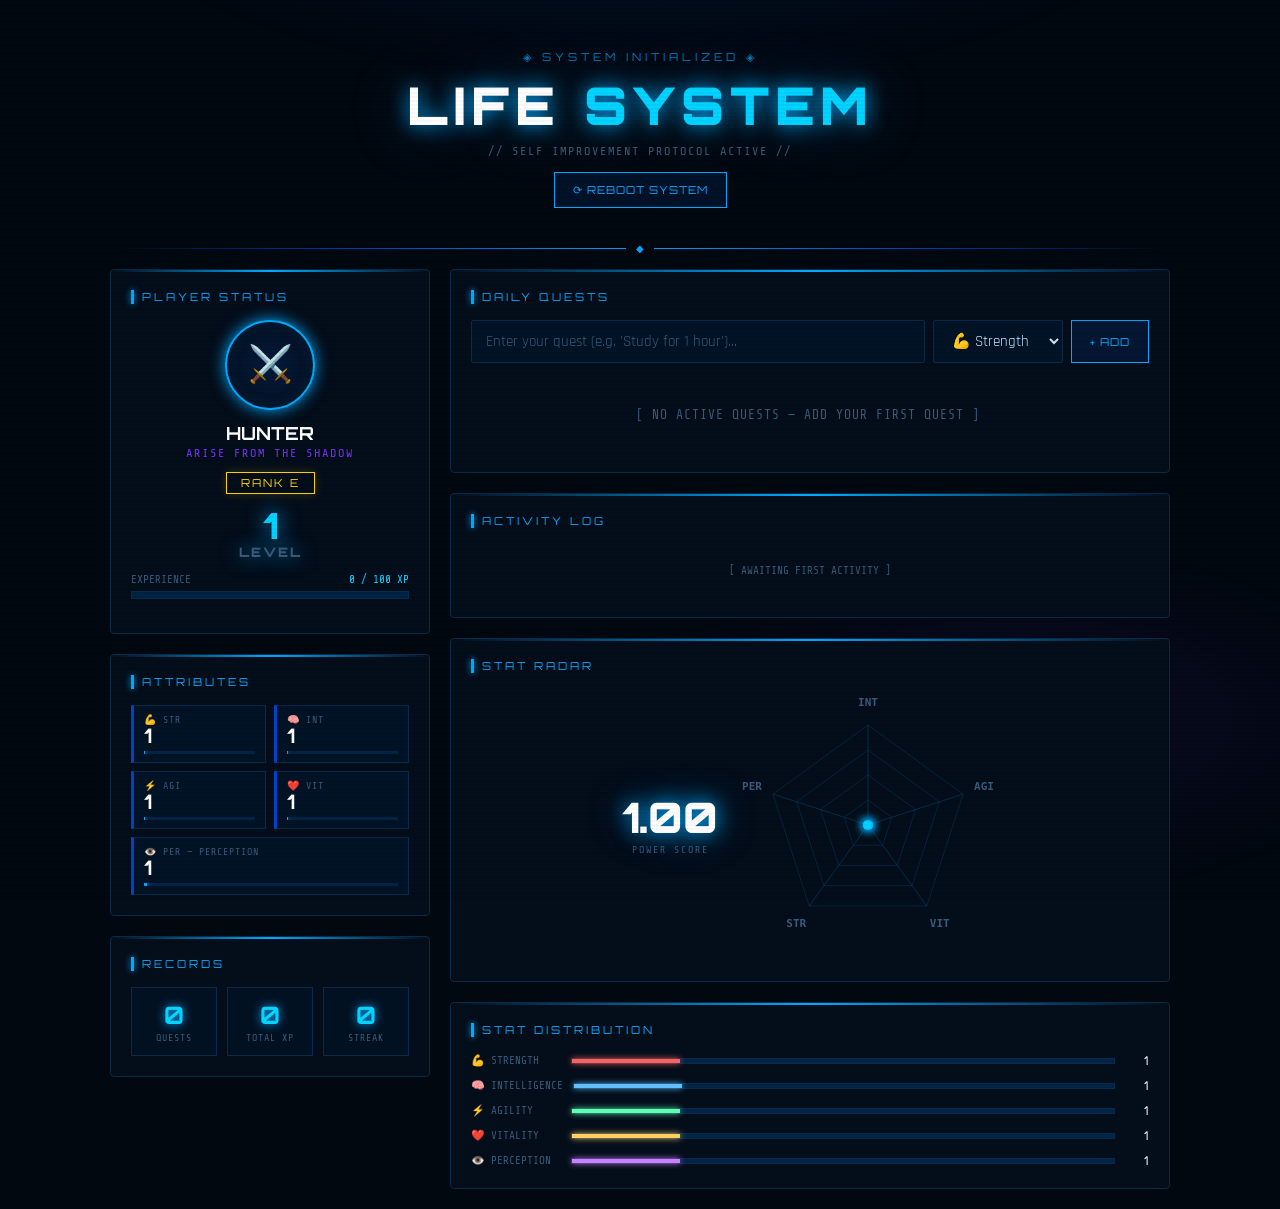
==== index.html @ f1554818 "first commit _ life system app" ====
<!DOCTYPE html>
<html lang="en">
<head>
<meta charset="UTF-8">
<meta name="viewport" content="width=device-width, initial-scale=1.0">
<title>SYSTEM — Life RPG</title>
<link href="https://fonts.googleapis.com/css2?family=Rajdhani:wght@300;400;500;600;700&family=Orbitron:wght@400;700;900&family=Share+Tech+Mono&display=swap" rel="stylesheet">
<link rel="stylesheet" href="style.css">
</head>
<body>

<div class="particles" id="particles"></div>
<div class="notif-container" id="notifContainer"></div>

<!-- Level Up Overlay -->
<div class="levelup-overlay" id="levelupOverlay">
  <div class="levelup-card">
    <div class="levelup-text">LEVEL UP!</div>
    <div class="levelup-sub" id="levelupNewLevel">LEVEL 2</div>
  </div>
</div>

<!-- Reboot Overlay -->
<div class="penalty-overlay" id="rebootOverlay">
  <div class="penalty-card" style="border-color:var(--muted);">
    <div class="penalty-warning" style="color:var(--muted);animation:none;">⚠ SYSTEM REBOOT ⚠</div>
    <div class="penalty-text" style="color:var(--muted);font-size:42px;animation:none;">REBOOT?</div>
    <div class="penalty-sub" style="color:#aaa;">ALL PROGRESS WILL BE ERASED</div>
    <div class="penalty-details" style="border-color:rgba(100,100,100,0.3);color:#888;">LEVEL · XP · STATS · QUESTS · HISTORY — ALL RESET</div>
    <div class="penalty-quote">"Every legend has a starting point."</div>
    <div style="display:flex;gap:12px;justify-content:center;">
      <button class="btn btn-danger penalty-btn" onclick="confirmReboot()">⟳ CONFIRM REBOOT</button>
      <button class="btn penalty-btn" onclick="closeReboot()">✕ CANCEL</button>
    </div>
  </div>
</div>

<!-- Penalty Overlay -->
<div class="penalty-overlay" id="penaltyOverlay">
  <div class="penalty-card">
    <div class="penalty-warning">⚠ SYSTEM WARNING ⚠</div>
    <div class="penalty-text">PENALTY</div>
    <div class="penalty-sub">YOU HAVE FAILED YOUR QUEST</div>
    <div class="penalty-details" id="penaltyDetails">-20 XP · STAT DECREASED · STREAK RESET</div>
    <div class="penalty-quote">"The weak do not get to choose their fate."</div>
    <button class="btn btn-danger penalty-btn" onclick="closePenalty()">ACCEPT PUNISHMENT</button>
  </div>
</div>

<div class="app">
  <div class="header">
    <div class="system-alert">◈ SYSTEM INITIALIZED ◈</div>
    <h1>LIFE <span>SYSTEM</span></h1>
    <div class="header-sub">// SELF IMPROVEMENT PROTOCOL ACTIVE //</div>
    <button class="btn reboot-btn" onclick="openReboot()">⟳ REBOOT SYSTEM</button>
  </div>
  <div class="divider"></div>

  <div class="grid">

    <!-- LEFT COLUMN -->
    <div style="display:flex;flex-direction:column;gap:20px;">

      <div class="panel player-card">
        <div class="panel-title">PLAYER STATUS</div>
        <div class="player-avatar">
          <div class="avatar-ring">⚔️</div>
        </div>
        <div class="player-name" id="playerName">HUNTER</div>
        <div class="player-title">ARISE FROM THE SHADOW</div>
        <div class="rank-badge" id="rankBadge">RANK E</div>
        <div class="level-display" id="levelDisplay">1<span>LEVEL</span></div>
        <div class="xp-section">
          <div class="xp-label">
            <span>EXPERIENCE</span>
            <span id="xpLabel">0 / 100 XP</span>
          </div>
          <div class="bar-track">
            <div class="bar-fill" id="xpBar" style="width:0%"></div>
          </div>
        </div>
      </div>

      <div class="panel">
        <div class="panel-title">ATTRIBUTES</div>
        <div class="stats-grid">
          <div class="stat-item">
            <div class="stat-label">💪 STR</div>
            <div class="stat-value" id="stat-strength">1</div>
            <div class="stat-bar"><div class="stat-bar-fill" id="bar-strength" style="width:1%"></div></div>
          </div>
          <div class="stat-item">
            <div class="stat-label">🧠 INT</div>
            <div class="stat-value" id="stat-intelligence">1</div>
            <div class="stat-bar"><div class="stat-bar-fill" id="bar-intelligence" style="width:1%"></div></div>
          </div>
          <div class="stat-item">
            <div class="stat-label">⚡ AGI</div>
            <div class="stat-value" id="stat-agility">1</div>
            <div class="stat-bar"><div class="stat-bar-fill" id="bar-agility" style="width:1%"></div></div>
          </div>
          <div class="stat-item">
            <div class="stat-label">❤️ VIT</div>
            <div class="stat-value" id="stat-vitality">1</div>
            <div class="stat-bar"><div class="stat-bar-fill" id="bar-vitality" style="width:1%"></div></div>
          </div>
          <div class="stat-item" style="grid-column:span 2;">
            <div class="stat-label">👁️ PER — Perception</div>
            <div class="stat-value" id="stat-perception">1</div>
            <div class="stat-bar"><div class="stat-bar-fill" id="bar-perception" style="width:1%"></div></div>
          </div>
        </div>
      </div>

      <div class="panel">
        <div class="panel-title">RECORDS</div>
        <div class="total-stats">
          <div class="total-stat-card">
            <div class="total-stat-num" id="totalQuests">0</div>
            <div class="total-stat-label">QUESTS</div>
          </div>
          <div class="total-stat-card">
            <div class="total-stat-num" id="totalXP">0</div>
            <div class="total-stat-label">TOTAL XP</div>
          </div>
          <div class="total-stat-card">
            <div class="total-stat-num" id="totalDays">0</div>
            <div class="total-stat-label">STREAK</div>
          </div>
        </div>
      </div>

    </div>

    <!-- RIGHT COLUMN -->
    <div class="right-col">

      <div class="panel">
        <div class="panel-title">DAILY QUESTS</div>
        <div class="quest-input-row">
          <input class="quest-input" type="text" id="questInput" placeholder="Enter your quest (e.g. 'Study for 1 hour')..." />
          <select class="quest-input" id="questType">
            <option value="strength">💪 Strength</option>
            <option value="intelligence">🧠 Intelligence</option>
            <option value="agility">⚡ Agility</option>
            <option value="vitality">❤️ Vitality</option>
            <option value="perception">👁️ Perception</option>
          </select>
          <button class="btn" onclick="addQuest()">+ ADD</button>
        </div>
        <div class="quest-list" id="questList">
          <div class="empty-state">[ NO ACTIVE QUESTS — ADD YOUR FIRST QUEST ]</div>
        </div>
      </div>

      <div class="panel penalty-quest-panel" id="penaltyQuestPanel" style="display:none;">
        <div class="panel-title penalty-title">☠ PENALTY QUESTS — MANDATORY</div>
        <div class="penalty-quest-warning">FAILURE TO COMPLETE WILL RESULT IN FURTHER PUNISHMENT</div>
        <div class="quest-list" id="penaltyQuestList"></div>
      </div>

      <div class="panel">
        <div class="panel-title">ACTIVITY LOG</div>
        <div class="history-list" id="historyList">
          <div style="text-align:center;color:var(--muted);font-family:'Share Tech Mono';font-size:11px;padding:20px;">[ AWAITING FIRST ACTIVITY ]</div>
        </div>
      </div>

      <div class="panel radar-panel">
        <div class="panel-title">STAT RADAR</div>
        <div class="radar-wrapper">
          <div class="radar-score-box">
            <div class="radar-score-num" id="radarScore">1.00</div>
            <div class="radar-score-label">POWER SCORE</div>
          </div>
          <canvas id="radarCanvas" width="260" height="260"></canvas>
        </div>
      </div>

      <div class="panel">
        <div class="panel-title">STAT DISTRIBUTION</div>
        <div style="display:flex;flex-direction:column;gap:10px;margin-top:6px;" id="statBars"></div>
      </div>

    </div>
  </div>
</div>

<script src="app.js"></script>
</body>
</html>
---- style.css ----
:root {
  --bg: #020810;
  --panel: #040d1a;
  --border: #0a2a4a;
  --glow: #00aaff;
  --glow2: #0044cc;
  --accent: #00d4ff;
  --purple: #7b2fff;
  --gold: #ffd700;
  --danger: #ff3366;
  --text: #c8e6ff;
  --muted: #3a5a7a;
  --success: #00ff88;
}

* { margin: 0; padding: 0; box-sizing: border-box; }

body {
  background: var(--bg);
  color: var(--text);
  font-family: 'Rajdhani', sans-serif;
  min-height: 100vh;
  overflow-x: hidden;
}

body::before {
  content: '';
  position: fixed;
  inset: 0;
  background:
    radial-gradient(ellipse 80% 50% at 50% -20%, rgba(0,100,255,0.12) 0%, transparent 60%),
    radial-gradient(ellipse 60% 40% at 80% 80%, rgba(123,47,255,0.08) 0%, transparent 50%);
  pointer-events: none;
  z-index: 0;
}

body::after {
  content: '';
  position: fixed;
  inset: 0;
  background: repeating-linear-gradient(0deg, transparent, transparent 2px, rgba(0,0,0,0.03) 2px, rgba(0,0,0,0.03) 4px);
  pointer-events: none;
  z-index: 1000;
}

.particles { position: fixed; inset: 0; pointer-events: none; z-index: 0; overflow: hidden; }

.particle {
  position: absolute;
  width: 2px; height: 2px;
  background: var(--glow);
  border-radius: 50%;
  opacity: 0;
  animation: float-up linear infinite;
}

@keyframes float-up {
  0%   { transform: translateY(100vh) translateX(0); opacity: 0; }
  10%  { opacity: 0.6; }
  90%  { opacity: 0.3; }
  100% { transform: translateY(-10vh) translateX(30px); opacity: 0; }
}

.app { position: relative; z-index: 1; max-width: 1100px; margin: 0 auto; padding: 20px; }

.header { text-align: center; padding: 30px 0 20px; }

.system-alert {
  font-family: 'Orbitron', monospace;
  font-size: 11px; letter-spacing: 4px;
  color: var(--glow); text-transform: uppercase;
  opacity: 0.7; margin-bottom: 8px;
  animation: pulse 2s ease-in-out infinite;
}

@keyframes pulse { 0%, 100% { opacity: 0.5; } 50% { opacity: 1; } }

.header h1 {
  font-family: 'Orbitron', monospace;
  font-size: clamp(28px, 5vw, 52px);
  font-weight: 900; letter-spacing: 6px; color: #fff;
  text-shadow: 0 0 20px var(--glow), 0 0 60px rgba(0,170,255,0.4);
}

.header h1 span { color: var(--accent); }

.header-sub {
  font-family: 'Share Tech Mono', monospace;
  font-size: 12px; color: var(--muted);
  letter-spacing: 2px; margin-top: 6px;
}

.reboot-btn {
  margin-top: 14px;
  border-color: var(--muted); color: var(--muted);
  background: transparent; font-size: 11px;
  letter-spacing: 2px; padding: 8px 20px;
}

.reboot-btn:hover {
  border-color: var(--danger); color: var(--danger);
  box-shadow: 0 0 12px rgba(255,51,102,0.2);
  background: rgba(255,51,102,0.05);
}

.divider {
  height: 1px;
  background: linear-gradient(90deg, transparent, var(--glow2), var(--glow), var(--glow2), transparent);
  margin: 20px 0; position: relative;
}

.divider::after {
  content: '◆'; position: absolute; left: 50%; top: 50%;
  transform: translate(-50%, -50%);
  color: var(--glow); background: var(--bg);
  padding: 0 10px; font-size: 10px;
}

.grid { display: grid; grid-template-columns: 320px 1fr; gap: 20px; margin-top: 20px; }

@media (max-width: 768px) { .grid { grid-template-columns: 1fr; } }

.panel {
  background: var(--panel); border: 1px solid var(--border);
  border-radius: 4px; padding: 20px;
  position: relative; overflow: hidden;
}

.panel::before {
  content: ''; position: absolute;
  top: 0; left: 0; right: 0; height: 2px;
  background: linear-gradient(90deg, transparent, var(--glow), transparent);
}

.panel-title {
  font-family: 'Orbitron', monospace;
  font-size: 11px; letter-spacing: 3px;
  color: var(--glow); text-transform: uppercase;
  margin-bottom: 16px; display: flex; align-items: center; gap: 8px;
}

.panel-title::before {
  content: ''; width: 3px; height: 14px;
  background: var(--glow); display: block;
  box-shadow: 0 0 6px var(--glow);
}

.player-card { text-align: center; }

.player-avatar { width: 90px; height: 90px; margin: 0 auto 12px; }

.avatar-ring {
  width: 90px; height: 90px; border-radius: 50%;
  border: 2px solid var(--glow);
  box-shadow: 0 0 15px var(--glow), inset 0 0 15px rgba(0,170,255,0.1);
  display: flex; align-items: center; justify-content: center;
  font-size: 36px;
  background: radial-gradient(circle, rgba(0,100,255,0.15), transparent);
  animation: ring-pulse 3s ease-in-out infinite;
}

@keyframes ring-pulse {
  0%, 100% { box-shadow: 0 0 15px var(--glow), inset 0 0 15px rgba(0,170,255,0.1); }
  50%       { box-shadow: 0 0 30px var(--glow), 0 0 60px rgba(0,170,255,0.2), inset 0 0 15px rgba(0,170,255,0.2); }
}

.player-name { font-family: 'Orbitron', monospace; font-size: 18px; font-weight: 700; color: #fff; margin-bottom: 2px; }
.player-title { font-size: 12px; color: var(--purple); letter-spacing: 2px; font-family: 'Share Tech Mono', monospace; margin-bottom: 12px; }

.rank-badge {
  display: inline-block; padding: 3px 14px;
  border: 1px solid var(--gold); color: var(--gold);
  font-family: 'Orbitron', monospace; font-size: 11px;
  letter-spacing: 2px; box-shadow: 0 0 10px rgba(255,215,0,0.2); margin-bottom: 14px;
}

.xp-section { margin: 14px 0; }

.xp-label {
  display: flex; justify-content: space-between;
  font-size: 11px; color: var(--muted);
  font-family: 'Share Tech Mono', monospace; margin-bottom: 5px;
}

.xp-label span:last-child { color: var(--accent); }

.bar-track { height: 8px; background: rgba(0,40,80,0.8); border: 1px solid var(--border); overflow: hidden; }

.bar-fill {
  height: 100%;
  background: linear-gradient(90deg, var(--glow2), var(--glow), var(--accent));
  transition: width 0.6s cubic-bezier(0.4, 0, 0.2, 1);
  position: relative; overflow: hidden;
}

.bar-fill::after {
  content: ''; position: absolute; inset: 0;
  background: linear-gradient(90deg, transparent 0%, rgba(255,255,255,0.3) 50%, transparent 100%);
  animation: shimmer 2s linear infinite;
}

@keyframes shimmer { 0% { transform: translateX(-100%); } 100% { transform: translateX(200%); } }

.level-display {
  font-family: 'Orbitron', monospace; font-size: 36px;
  font-weight: 900; color: var(--accent);
  text-shadow: 0 0 20px var(--glow); line-height: 1;
}

.level-display span { font-size: 13px; color: var(--muted); letter-spacing: 2px; display: block; margin-top: 2px; }

.stats-grid { display: grid; grid-template-columns: 1fr 1fr; gap: 8px; margin-top: 8px; }

.stat-item {
  background: rgba(0,20,40,0.8); border: 1px solid var(--border);
  border-left: 3px solid var(--glow2); padding: 8px 10px; transition: all 0.2s;
}

.stat-item:hover { border-left-color: var(--glow); box-shadow: 0 0 10px rgba(0,170,255,0.1); transform: translateX(2px); }

.stat-label { font-size: 10px; color: var(--muted); letter-spacing: 1px; font-family: 'Share Tech Mono', monospace; text-transform: uppercase; }
.stat-value { font-family: 'Orbitron', monospace; font-size: 20px; font-weight: 700; color: #fff; line-height: 1.1; }
.stat-bar { height: 3px; background: rgba(0,40,80,0.8); margin-top: 4px; overflow: hidden; }
.stat-bar-fill { height: 100%; background: var(--glow); transition: width 0.6s ease; box-shadow: 0 0 4px var(--glow); }

.right-col { display: flex; flex-direction: column; gap: 20px; }

.quest-input-row { display: flex; gap: 8px; margin-bottom: 14px; }

.quest-input {
  flex: 1; background: rgba(0,20,40,0.8);
  border: 1px solid var(--border); border-radius: 2px;
  padding: 10px 14px; color: var(--text);
  font-family: 'Rajdhani', sans-serif; font-size: 15px;
  outline: none; transition: border-color 0.2s, box-shadow 0.2s;
}

.quest-input:focus { border-color: var(--glow); box-shadow: 0 0 10px rgba(0,170,255,0.15); }
.quest-input::placeholder { color: var(--muted); }
select.quest-input { cursor: pointer; max-width: 130px; }
select.quest-input option { background: #040d1a; }

.btn {
  padding: 10px 18px; border: 1px solid var(--glow);
  background: rgba(0,100,255,0.1); color: var(--glow);
  font-family: 'Orbitron', monospace; font-size: 11px;
  letter-spacing: 1px; cursor: pointer; transition: all 0.2s;
  text-transform: uppercase; white-space: nowrap;
}

.btn:hover { background: rgba(0,170,255,0.2); box-shadow: 0 0 15px rgba(0,170,255,0.3); transform: translateY(-1px); }
.btn:active { transform: translateY(0); }

.btn-danger { border-color: var(--danger); color: var(--danger); background: rgba(255,51,102,0.05); }
.btn-danger:hover { background: rgba(255,51,102,0.15); box-shadow: 0 0 10px rgba(255,51,102,0.2); }

.btn-success { border-color: var(--success); color: var(--success); background: rgba(0,255,136,0.05); font-size: 10px; padding: 6px 12px; }
.btn-success:hover { background: rgba(0,255,136,0.15); }

.btn-fail { border-color: rgba(255,51,102,0.5); color: rgba(255,51,102,0.7); background: rgba(255,51,102,0.03); font-size: 10px; padding: 6px 10px; }
.btn-fail:hover { background: rgba(255,51,102,0.15); color: var(--danger); box-shadow: 0 0 10px rgba(255,51,102,0.2); }

.quest-list { display: flex; flex-direction: column; gap: 8px; max-height: 280px; overflow-y: auto; padding-right: 4px; }
.quest-list::-webkit-scrollbar { width: 4px; }
.quest-list::-webkit-scrollbar-track { background: var(--border); }
.quest-list::-webkit-scrollbar-thumb { background: var(--glow2); }

.quest-item {
  background: rgba(0,20,40,0.6); border: 1px solid var(--border);
  border-left: 3px solid var(--glow2); padding: 10px 14px;
  display: flex; align-items: center; gap: 12px;
  transition: all 0.3s; animation: quest-appear 0.4s ease;
}

@keyframes quest-appear { from { opacity: 0; transform: translateX(-10px); } to { opacity: 1; transform: translateX(0); } }

.quest-item.completed { border-left-color: var(--success); opacity: 0.6; }
.quest-item.completed .quest-name { text-decoration: line-through; color: var(--muted); }
.quest-item.penalty-quest { border-left-color: var(--danger); background: rgba(255,0,40,0.04); animation: penalty-pulse 2s ease-in-out infinite; }

@keyframes penalty-pulse { 0%, 100% { box-shadow: none; } 50% { box-shadow: 0 0 10px rgba(255,51,102,0.15); } }

.quest-icon { font-size: 18px; min-width: 24px; text-align: center; }
.quest-info { flex: 1; }
.quest-name { font-size: 15px; font-weight: 600; color: #fff; margin-bottom: 2px; }
.quest-meta { display: flex; gap: 8px; align-items: center; }

.quest-type-badge { font-size: 9px; font-family: 'Share Tech Mono', monospace; letter-spacing: 1px; padding: 1px 6px; border-radius: 2px; text-transform: uppercase; }
.badge-strength    { background: rgba(255,80,80,0.15);   color: #ff8080;  border: 1px solid rgba(255,80,80,0.3); }
.badge-intelligence{ background: rgba(0,150,255,0.15);   color: #60c0ff;  border: 1px solid rgba(0,150,255,0.3); }
.badge-agility     { background: rgba(0,255,150,0.15);   color: #60ffb0;  border: 1px solid rgba(0,255,150,0.3); }
.badge-vitality    { background: rgba(255,200,0,0.15);   color: #ffd060;  border: 1px solid rgba(255,200,0,0.3); }
.badge-perception  { background: rgba(200,100,255,0.15); color: #cc80ff;  border: 1px solid rgba(200,100,255,0.3); }

.quest-xp { font-family: 'Share Tech Mono', monospace; font-size: 11px; color: var(--gold); }
.quest-actions { display: flex; gap: 6px; align-items: center; }

.empty-state { text-align: center; padding: 30px; color: var(--muted); font-family: 'Share Tech Mono', monospace; font-size: 13px; letter-spacing: 1px; }

.history-list { max-height: 120px; overflow-y: auto; display: flex; flex-direction: column; gap: 4px; }

.history-item { font-family: 'Share Tech Mono', monospace; font-size: 11px; color: var(--muted); padding: 4px 0; border-bottom: 1px solid rgba(10,42,74,0.5); display: flex; gap: 10px; }
.history-item .h-time { color: rgba(58,90,122,0.8); min-width: 60px; }
.history-item .h-msg  { color: var(--text); opacity: 0.7; }
.history-item .h-xp   { color: var(--gold); margin-left: auto; }

.total-stats { display: grid; grid-template-columns: repeat(3, 1fr); gap: 10px; margin-top: 8px; }

.total-stat-card { background: rgba(0,20,40,0.6); border: 1px solid var(--border); padding: 12px; text-align: center; }
.total-stat-num { font-family: 'Orbitron', monospace; font-size: 24px; font-weight: 700; color: var(--accent); text-shadow: 0 0 10px var(--glow); }
.total-stat-label { font-size: 10px; color: var(--muted); letter-spacing: 1px; font-family: 'Share Tech Mono', monospace; margin-top: 2px; }

.radar-wrapper { display: flex; align-items: center; justify-content: center; gap: 20px; flex-wrap: wrap; padding: 6px 0; }
.radar-score-box { text-align: center; min-width: 80px; }
.radar-score-num { font-family: 'Orbitron', monospace; font-size: 42px; font-weight: 900; color: #fff; text-shadow: 0 0 20px var(--glow), 0 0 40px rgba(0,170,255,0.4); line-height: 1; }
.radar-score-label { font-family: 'Share Tech Mono', monospace; font-size: 10px; letter-spacing: 2px; color: var(--muted); margin-top: 6px; text-transform: uppercase; }
#radarCanvas { display: block; }

.notif-container { position: fixed; top: 20px; right: 20px; z-index: 9999; display: flex; flex-direction: column; gap: 8px; pointer-events: none; }

.notif {
  background: var(--panel); border: 1px solid var(--glow);
  box-shadow: 0 0 20px rgba(0,170,255,0.3); padding: 12px 20px;
  font-family: 'Orbitron', monospace; font-size: 12px;
  letter-spacing: 1px; color: var(--glow);
  animation: notif-in 0.4s ease, notif-out 0.4s ease 2.6s forwards;
  position: relative; overflow: hidden;
}

.notif::before { content: ''; position: absolute; bottom: 0; left: 0; height: 2px; background: var(--glow); animation: notif-timer 3s linear forwards; }

@keyframes notif-timer { from { width: 100%; } to { width: 0%; } }
@keyframes notif-in  { from { opacity: 0; transform: translateX(30px); } to { opacity: 1; transform: translateX(0); } }
@keyframes notif-out { from { opacity: 1; } to { opacity: 0; transform: translateX(30px); } }

.notif.level-up { border-color: var(--gold); color: var(--gold); box-shadow: 0 0 30px rgba(255,215,0,0.4); font-size: 15px; }
.notif.level-up::before { background: var(--gold); }

.levelup-overlay { position: fixed; inset: 0; z-index: 500; display: none; align-items: center; justify-content: center; background: rgba(0,0,0,0.85); backdrop-filter: blur(4px); }
.levelup-overlay.active { display: flex; }

.levelup-card { text-align: center; animation: levelup-appear 0.5s cubic-bezier(0.175, 0.885, 0.32, 1.275); }

@keyframes levelup-appear { from { opacity: 0; transform: scale(0.5); } to { opacity: 1; transform: scale(1); } }

.levelup-text { font-family: 'Orbitron', monospace; font-size: 60px; font-weight: 900; color: var(--gold); text-shadow: 0 0 30px var(--gold), 0 0 80px rgba(255,215,0,0.5); letter-spacing: 4px; animation: levelup-glow 0.5s ease-in-out infinite alternate; }

@keyframes levelup-glow { from { text-shadow: 0 0 20px var(--gold); } to { text-shadow: 0 0 50px var(--gold), 0 0 100px rgba(255,215,0,0.6); } }

.levelup-sub { font-family: 'Orbitron', monospace; font-size: 20px; color: #fff; letter-spacing: 6px; margin-top: 10px; }

.penalty-overlay { position: fixed; inset: 0; z-index: 600; display: none; align-items: center; justify-content: center; background: rgba(0,0,0,0.92); backdrop-filter: blur(6px); }
.penalty-overlay.active { display: flex; }

.penalty-card {
  text-align: center; padding: 40px 50px;
  border: 1px solid var(--danger); background: rgba(20,0,5,0.95);
  box-shadow: 0 0 60px rgba(255,51,102,0.4), inset 0 0 40px rgba(255,0,40,0.05);
  animation: penalty-appear 0.5s cubic-bezier(0.175, 0.885, 0.32, 1.275);
  max-width: 460px; width: 90%; position: relative; overflow: hidden;
}

.penalty-card::before { content: ''; position: absolute; top: 0; left: 0; right: 0; height: 2px; background: linear-gradient(90deg, transparent, var(--danger), transparent); animation: scan-line 2s linear infinite; }

@keyframes scan-line { 0% { transform: translateX(-100%); } 100% { transform: translateX(100%); } }
@keyframes penalty-appear { from { opacity: 0; transform: scale(0.6) rotate(-3deg); } to { opacity: 1; transform: scale(1) rotate(0deg); } }

.penalty-warning { font-family: 'Share Tech Mono', monospace; font-size: 11px; letter-spacing: 3px; color: var(--danger); opacity: 0.8; margin-bottom: 10px; animation: blink 0.8s step-end infinite; }

@keyframes blink { 0%, 100% { opacity: 0.8; } 50% { opacity: 0.2; } }

.penalty-text { font-family: 'Orbitron', monospace; font-size: 64px; font-weight: 900; color: var(--danger); text-shadow: 0 0 30px var(--danger); letter-spacing: 6px; line-height: 1; animation: penalty-shake 0.5s ease infinite alternate; }

@keyframes penalty-shake { from { transform: translateX(-1px); } to { transform: translateX(1px); } }

.penalty-sub { font-family: 'Orbitron', monospace; font-size: 13px; color: #ff8899; letter-spacing: 3px; margin-top: 12px; }
.penalty-details { font-family: 'Share Tech Mono', monospace; font-size: 13px; color: var(--danger); margin: 16px 0; padding: 10px 16px; border: 1px solid rgba(255,51,102,0.3); background: rgba(255,51,102,0.05); letter-spacing: 1px; }
.penalty-quote { font-family: 'Rajdhani', sans-serif; font-style: italic; font-size: 14px; color: rgba(255,136,153,0.6); margin-bottom: 24px; letter-spacing: 1px; }
.penalty-btn { font-size: 13px; padding: 12px 30px; letter-spacing: 2px; }

.penalty-quest-panel { border-color: rgba(255,51,102,0.4) !important; }
.penalty-quest-panel::before { background: linear-gradient(90deg, transparent, var(--danger), transparent) !important; }
.penalty-title { color: var(--danger) !important; animation: blink 1.5s step-end infinite; }
.penalty-title::before { background: var(--danger) !important; box-shadow: 0 0 6px var(--danger) !important; }
.penalty-quest-warning { font-family: 'Share Tech Mono', monospace; font-size: 10px; letter-spacing: 1px; color: rgba(255,51,102,0.7); margin-bottom: 12px; text-transform: uppercase; border-left: 2px solid var(--danger); padding-left: 8px; }

@keyframes red-flash { 0% { background: rgba(255,0,40,0); } 20% { background: rgba(255,0,40,0.12); } 100% { background: rgba(255,0,40,0); } }
.red-flash { animation: red-flash 0.6s ease forwards; }
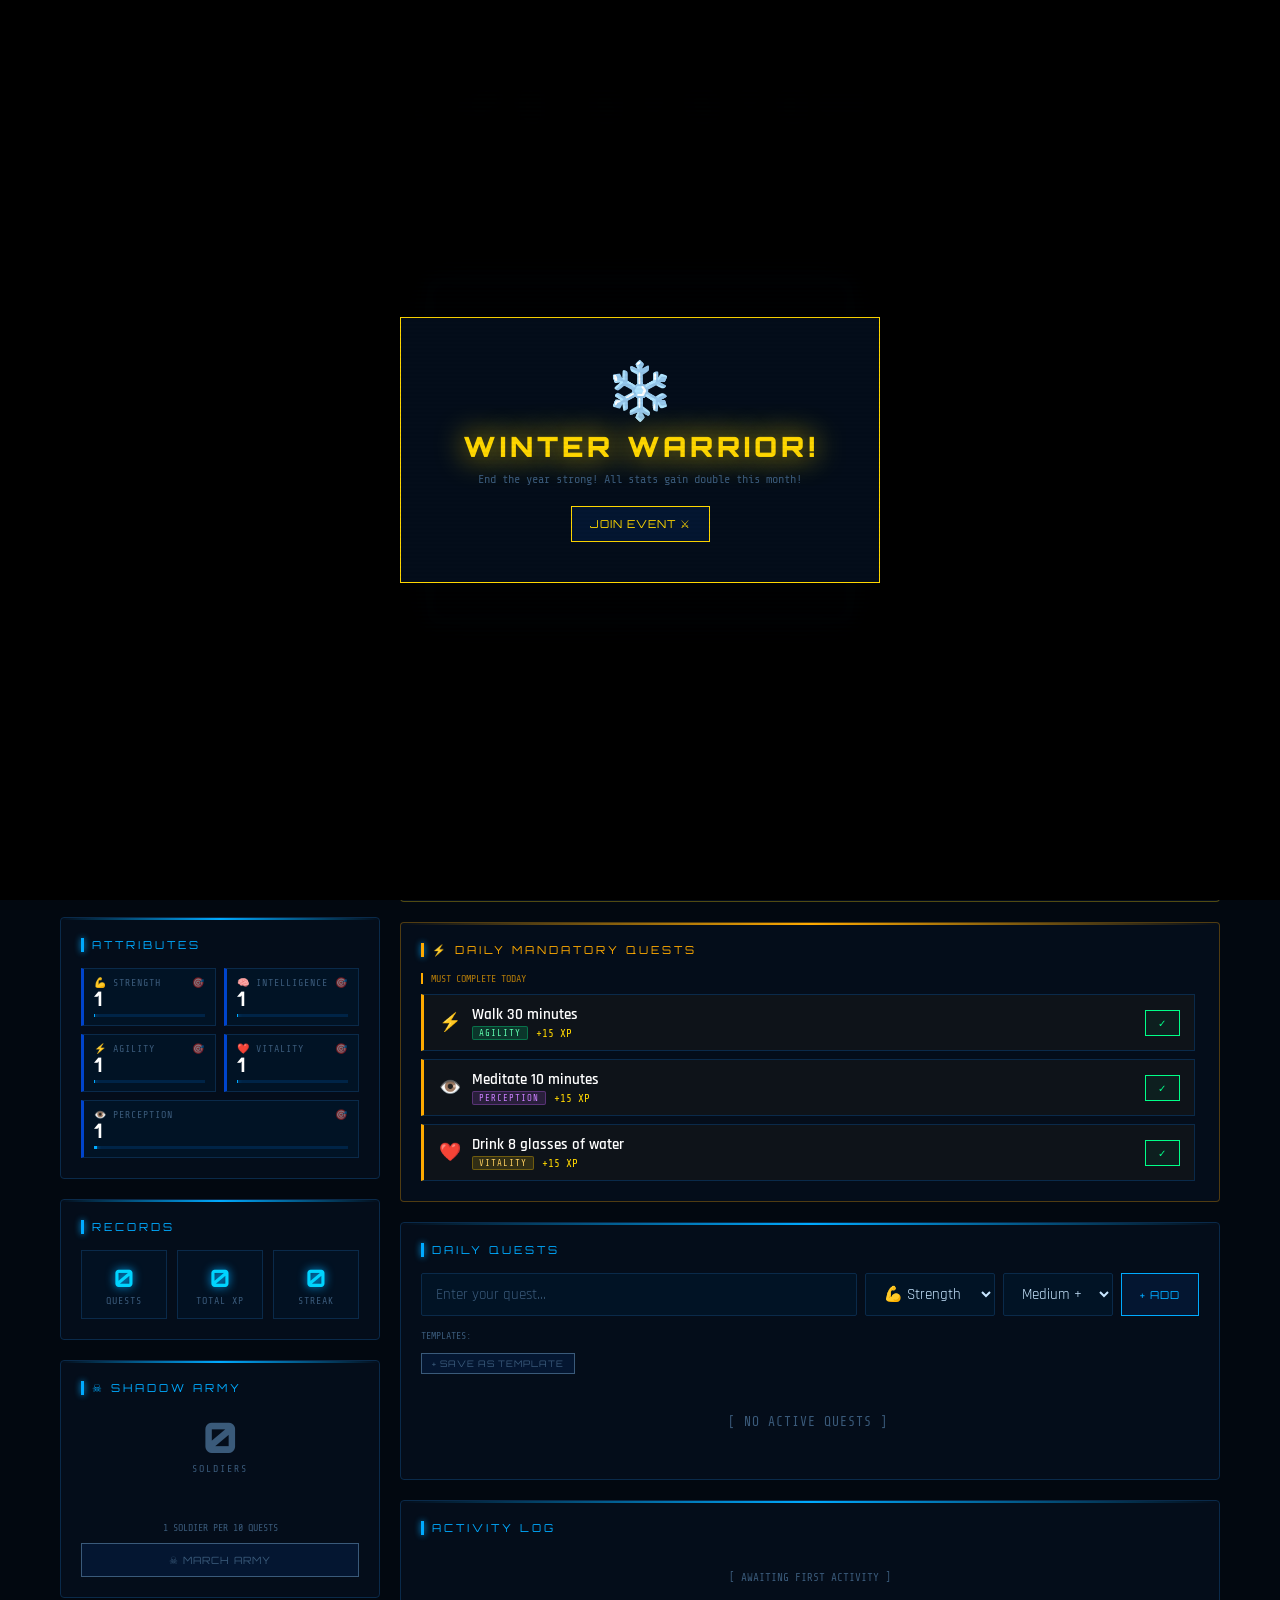
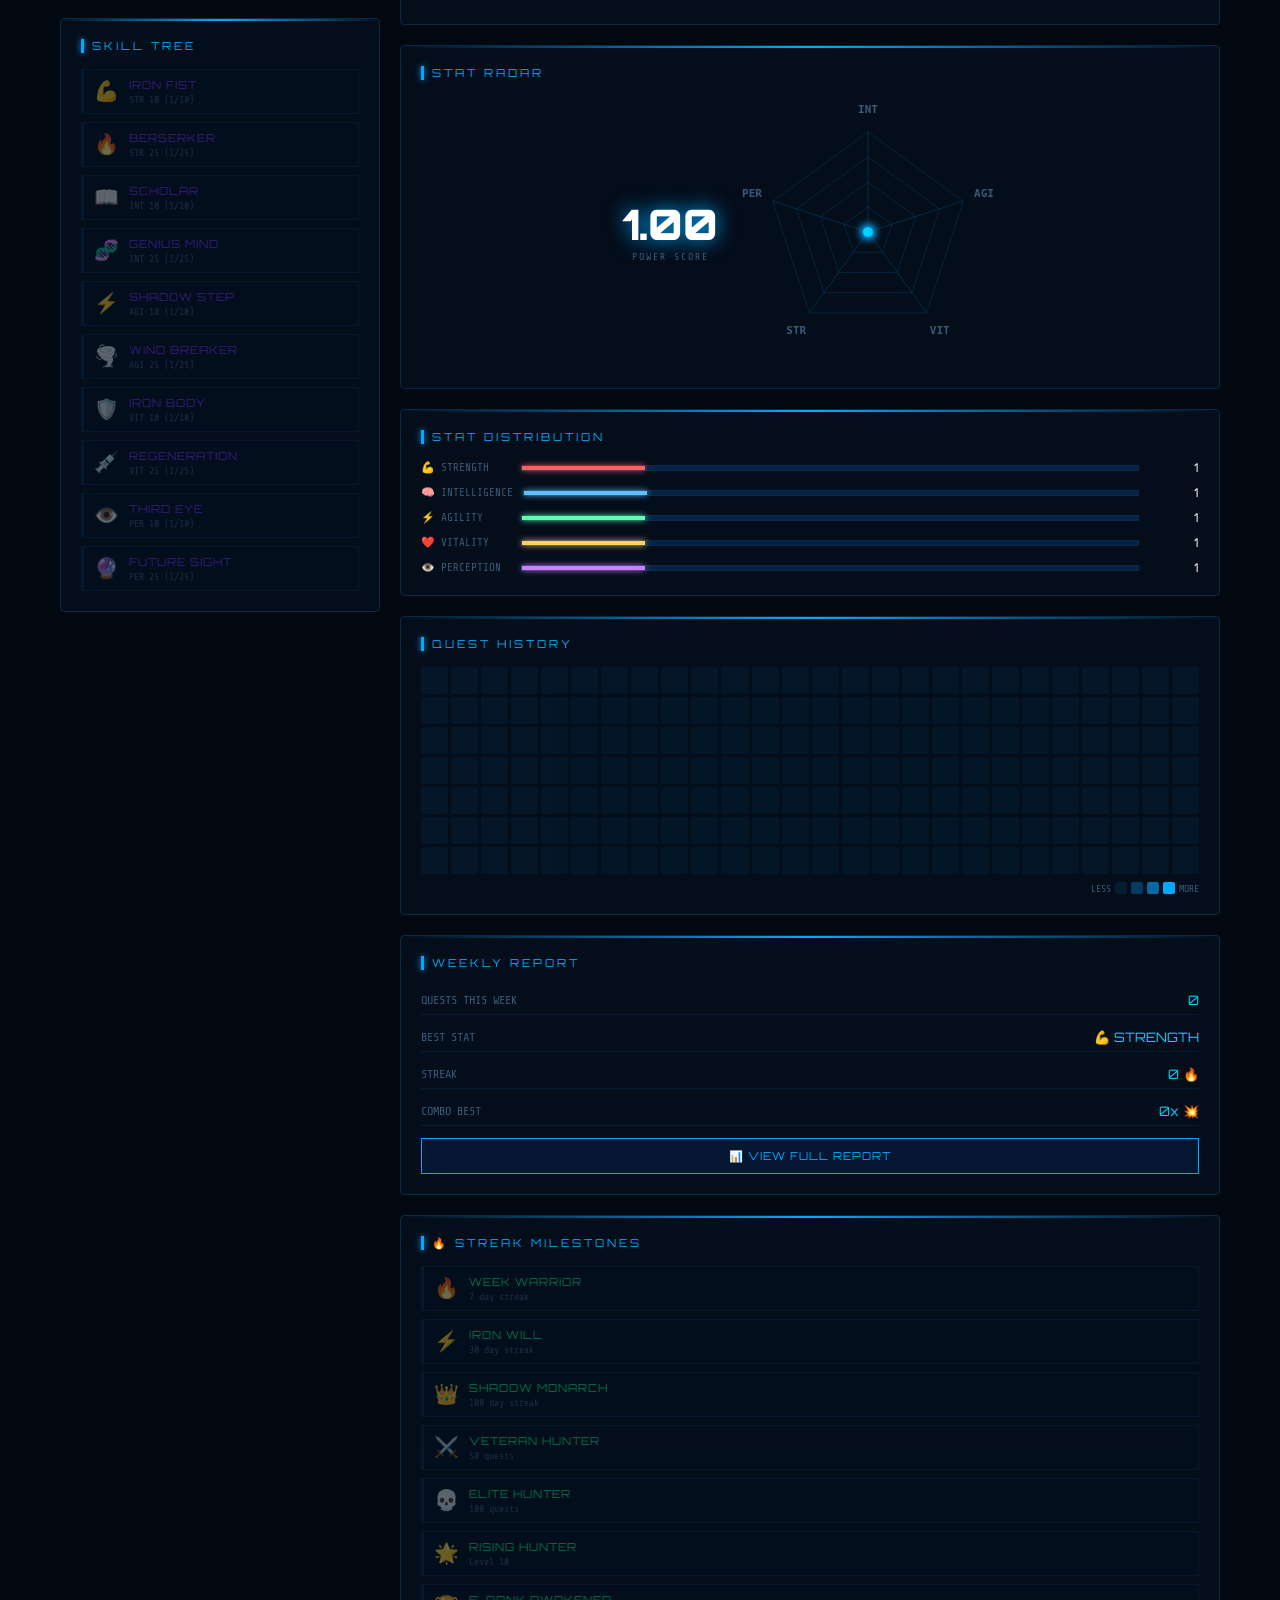
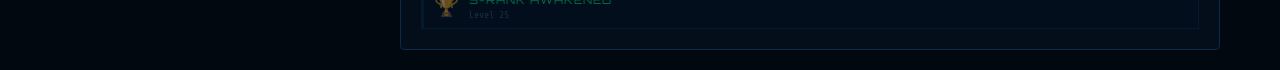
==== commit 3e8e9aa3: "update + new features" ====
--- a/index.html
+++ b/index.html
@@ -11,21 +11,77 @@
 
 <div class="particles" id="particles"></div>
 <div class="notif-container" id="notifContainer"></div>
+<div class="combo-display" id="comboDisplay"></div>
+<div class="shadow-march" id="shadowMarch"></div>
+<div class="rank-bg-effect" id="rankBgEffect"></div>
+
+<!-- Hunter Name Modal -->
+<div class="modal-overlay active" id="nameModal">
+  <div class="modal-card">
+    <div class="modal-title">◈ SYSTEM INITIALIZED ◈</div>
+    <div class="modal-heading">ENTER YOUR HUNTER NAME</div>
+    <input class="quest-input" type="text" id="nameInput" placeholder="e.g. Sung Jinwoo..." maxlength="20"/>
+    <div style="margin-top:14px;display:flex;flex-direction:column;gap:8px;">
+      <label style="font-family:'Share Tech Mono';font-size:11px;color:var(--muted);">UPLOAD AVATAR (optional)</label>
+      <input type="file" id="avatarUpload" accept="image/*" style="display:none" onchange="handleAvatarUpload(event)"/>
+      <button class="btn" onclick="document.getElementById('avatarUpload').click()" style="border-color:var(--purple);color:var(--purple);">📷 UPLOAD AVATAR</button>
+      <div id="avatarPreview" style="display:none;margin:8px auto;width:70px;height:70px;border-radius:50%;overflow:hidden;border:2px solid var(--glow);">
+        <img id="avatarPreviewImg" style="width:100%;height:100%;object-fit:cover;"/>
+      </div>
+    </div>
+    <button class="btn" onclick="setHunterName()" style="margin-top:14px;width:100%;">⚔ BEGIN JOURNEY</button>
+  </div>
+</div>
 
 <!-- Level Up Overlay -->
-<div class="levelup-overlay" id="levelupOverlay">
+<div class="modal-overlay" id="levelupOverlay">
   <div class="levelup-card">
     <div class="levelup-text">LEVEL UP!</div>
     <div class="levelup-sub" id="levelupNewLevel">LEVEL 2</div>
   </div>
 </div>
 
+<!-- Prestige Overlay -->
+<div class="modal-overlay" id="prestigeOverlay">
+  <div class="levelup-card">
+    <div style="font-size:60px;">⭐</div>
+    <div class="levelup-text" style="color:#fff;font-size:40px;">PRESTIGE!</div>
+    <div class="levelup-sub" style="color:var(--gold);" id="prestigeLevel">PRESTIGE I</div>
+    <div style="font-family:'Share Tech Mono';font-size:12px;color:var(--muted);margin-top:8px;">+2 PERMANENT BONUS TO ALL STATS</div>
+    <button class="btn" onclick="document.getElementById('prestigeOverlay').classList.remove('active')" style="margin-top:16px;border-color:var(--gold);color:var(--gold);">ARISE ⚔</button>
+  </div>
+</div>
+
+<!-- Rank Ceremony -->
+<div class="modal-overlay" id="rankCeremonyOverlay">
+  <div class="rank-ceremony-card">
+    <div class="rank-ceremony-content">
+      <div class="rank-ceremony-label">RANK ADVANCEMENT</div>
+      <div class="rank-ceremony-old" id="rankCeremonyOld">RANK E</div>
+      <div class="rank-ceremony-arrow">▼</div>
+      <div class="rank-ceremony-new" id="rankCeremonyNew">RANK D</div>
+      <div class="rank-ceremony-title" id="rankCeremonyTitle">IRON HUNTER</div>
+    </div>
+  </div>
+</div>
+
 <!-- Reboot Overlay -->
-<div class="penalty-overlay" id="rebootOverlay">
-  <div class="penalty-card" style="border-color:var(--muted);">
+<div class="modal-overlay" id="rebootOverlay">
+  <div class="penalty-card" style="border-color:var(--muted);max-width:480px;">
     <div class="penalty-warning" style="color:var(--muted);animation:none;">⚠ SYSTEM REBOOT ⚠</div>
-    <div class="penalty-text" style="color:var(--muted);font-size:42px;animation:none;">REBOOT?</div>
-    <div class="penalty-sub" style="color:#aaa;">ALL PROGRESS WILL BE ERASED</div>
+    <div class="penalty-text" style="color:var(--muted);font-size:42px;animation:none;">REBOOT</div>
+    <div class="penalty-sub" style="color:#aaa;margin-bottom:20px;">ALL PROGRESS WILL BE ERASED</div>
+    <div style="text-align:left;margin-bottom:16px;">
+      <div style="font-family:'Share Tech Mono';font-size:10px;color:var(--muted);letter-spacing:2px;margin-bottom:6px;">CHANGE HUNTER NAME (OPTIONAL)</div>
+      <input class="quest-input" id="rebootNameInput" placeholder="Leave empty to keep current name..." style="width:100%;"/>
+    </div>
+    <div style="background:rgba(0,20,40,0.8);border:1px solid var(--border);padding:12px;margin-bottom:16px;text-align:left;">
+      <div style="font-family:'Share Tech Mono';font-size:10px;color:var(--muted);letter-spacing:2px;margin-bottom:6px;">YOUR PLAYER CODE</div>
+      <div style="display:flex;align-items:center;gap:8px;">
+        <div style="font-family:'Orbitron';font-size:18px;font-weight:700;color:var(--accent);flex:1;letter-spacing:3px;" id="rebootPlayerCode">------</div>
+        <button class="btn" onclick="copyPlayerCode()" style="padding:6px 12px;font-size:10px;border-color:var(--accent);color:var(--accent);">📋 COPY</button>
+      </div>
+    </div>
     <div class="penalty-details" style="border-color:rgba(100,100,100,0.3);color:#888;">LEVEL · XP · STATS · QUESTS · HISTORY — ALL RESET</div>
     <div class="penalty-quote">"Every legend has a starting point."</div>
     <div style="display:flex;gap:12px;justify-content:center;">
@@ -36,156 +92,554 @@
 </div>
 
 <!-- Penalty Overlay -->
-<div class="penalty-overlay" id="penaltyOverlay">
+<div class="modal-overlay" id="penaltyOverlay">
   <div class="penalty-card">
     <div class="penalty-warning">⚠ SYSTEM WARNING ⚠</div>
     <div class="penalty-text">PENALTY</div>
     <div class="penalty-sub">YOU HAVE FAILED YOUR QUEST</div>
-    <div class="penalty-details" id="penaltyDetails">-20 XP · STAT DECREASED · STREAK RESET</div>
+    <div class="penalty-details" id="penaltyDetails"></div>
     <div class="penalty-quote">"The weak do not get to choose their fate."</div>
     <button class="btn btn-danger penalty-btn" onclick="closePenalty()">ACCEPT PUNISHMENT</button>
   </div>
 </div>
 
+<!-- Shadow Extraction Overlay -->
+<div class="modal-overlay" id="shadowExtractOverlay">
+  <div class="penalty-card" style="border-color:var(--purple);box-shadow:0 0 60px rgba(123,47,255,0.5);">
+    <div class="penalty-warning" style="color:var(--purple);animation:none;">◈ SHADOW EXTRACTION ◈</div>
+    <div class="penalty-text" style="color:var(--purple);font-size:36px;">ARISE!</div>
+    <div class="penalty-sub" style="color:#cc88ff;">FAILED QUEST CONVERTED TO SHADOW</div>
+    <div class="penalty-details" style="border-color:rgba(123,47,255,0.3);color:#cc88ff;" id="shadowExtractDetails"></div>
+    <div class="penalty-quote">"I alone level up."</div>
+    <div style="display:flex;gap:10px;justify-content:center;">
+      <button class="btn" onclick="acceptShadowExtraction()" style="border-color:var(--purple);color:var(--purple);">⚔ EXTRACT SHADOW</button>
+      <button class="btn btn-danger" onclick="closeShadowExtract()">SKIP</button>
+    </div>
+  </div>
+</div>
+
+<!-- Skill Unlock -->
+<div class="modal-overlay" id="skillOverlay">
+  <div class="levelup-card">
+    <div style="font-size:48px;margin-bottom:10px;" id="skillEmoji">⚡</div>
+    <div class="levelup-text" style="font-size:32px;color:var(--purple);">SKILL UNLOCKED!</div>
+    <div class="levelup-sub" id="skillName" style="color:var(--purple);"></div>
+  </div>
+</div>
+
+<!-- Gear Drop -->
+<div class="modal-overlay" id="gearDropOverlay">
+  <div class="levelup-card">
+    <div style="font-size:56px;" id="gearDropIcon">⚔️</div>
+    <div class="levelup-text" style="font-size:26px;color:var(--gold);">GEAR DROPPED!</div>
+    <div class="levelup-sub" id="gearDropName" style="color:var(--gold);"></div>
+    <div style="font-family:'Share Tech Mono';font-size:11px;color:var(--muted);margin-top:8px;" id="gearDropBonus"></div>
+  </div>
+</div>
+
+<!-- Seasonal Event Overlay -->
+<div class="modal-overlay" id="seasonalOverlay">
+  <div class="levelup-card" style="border:1px solid var(--gold);padding:40px;background:var(--panel);max-width:480px;width:90%;">
+    <div style="font-size:56px;" id="seasonalIcon">🎉</div>
+    <div class="levelup-text" style="font-size:28px;color:var(--gold);" id="seasonalTitle">SEASONAL EVENT!</div>
+    <div style="font-family:'Share Tech Mono';font-size:12px;color:var(--muted);margin:8px 0;" id="seasonalDesc"></div>
+    <div style="font-family:'Orbitron';font-size:14px;color:var(--danger);margin:8px 0;" id="seasonalCountdown"></div>
+    <button class="btn" onclick="document.getElementById('seasonalOverlay').classList.remove('active')" style="margin-top:12px;border-color:var(--gold);color:var(--gold);">JOIN EVENT ⚔</button>
+  </div>
+</div>
+
+<!-- Goal Setting Modal -->
+<div class="modal-overlay" id="goalModal">
+  <div class="modal-card">
+    <div class="modal-title">◈ SET GOAL ◈</div>
+    <div class="modal-heading" style="font-size:16px;" id="goalStatName">STR GOAL</div>
+    <div style="margin-bottom:12px;">
+      <div style="font-family:'Share Tech Mono';font-size:10px;color:var(--muted);margin-bottom:6px;">TARGET VALUE</div>
+      <input class="quest-input" type="number" id="goalTargetInput" min="1" max="99" placeholder="e.g. 50" style="width:100%;"/>
+    </div>
+    <div style="margin-bottom:16px;">
+      <div style="font-family:'Share Tech Mono';font-size:10px;color:var(--muted);margin-bottom:6px;">TARGET DATE</div>
+      <input class="quest-input" type="date" id="goalDateInput" style="width:100%;"/>
+    </div>
+    <div style="display:flex;gap:10px;justify-content:center;">
+      <button class="btn btn-success" onclick="saveGoal()">✓ SET GOAL</button>
+      <button class="btn btn-danger" onclick="closeGoalModal()">✕ CANCEL</button>
+    </div>
+  </div>
+</div>
+
+<!-- Custom Rank Title Modal -->
+<div class="modal-overlay" id="rankTitleModal">
+  <div class="modal-card">
+    <div class="modal-title">◈ CUSTOM RANK TITLE ◈</div>
+    <div class="modal-heading" style="font-size:16px;">SET YOUR RANK TITLE</div>
+    <div style="font-family:'Share Tech Mono';font-size:11px;color:var(--muted);margin-bottom:12px;" id="currentRankDisplay"></div>
+    <input class="quest-input" id="rankTitleInput" placeholder="e.g. Gym Rat, Bookworm..." maxlength="20" style="width:100%;margin-bottom:16px;"/>
+    <div style="display:flex;gap:10px;justify-content:center;">
+      <button class="btn btn-success" onclick="saveRankTitle()">✓ SAVE</button>
+      <button class="btn" onclick="resetRankTitle()" style="border-color:var(--muted);color:var(--muted);">↺ RESET</button>
+      <button class="btn btn-danger" onclick="closeRankTitleModal()">✕ CANCEL</button>
+    </div>
+  </div>
+</div>
+
+<!-- Custom Icon Modal -->
+<div class="modal-overlay" id="iconModal">
+  <div class="modal-card">
+    <div class="modal-title">◈ CUSTOMIZE QUEST ◈</div>
+    <div class="modal-heading" style="font-size:14px;" id="iconModalQuestName"></div>
+    <div style="margin-bottom:12px;">
+      <div style="font-family:'Share Tech Mono';font-size:10px;color:var(--muted);margin-bottom:6px;">PICK AN ICON</div>
+      <div id="iconPicker" style="display:flex;flex-wrap:wrap;gap:8px;justify-content:center;margin-bottom:12px;"></div>
+    </div>
+    <div style="margin-bottom:16px;">
+      <div style="font-family:'Share Tech Mono';font-size:10px;color:var(--muted);margin-bottom:6px;">BORDER COLOR</div>
+      <div id="colorPicker" style="display:flex;gap:8px;flex-wrap:wrap;justify-content:center;"></div>
+    </div>
+    <div style="display:flex;gap:10px;justify-content:center;">
+      <button class="btn btn-success" onclick="saveQuestCustom()">✓ SAVE</button>
+      <button class="btn btn-danger" onclick="closeIconModal()">✕ CANCEL</button>
+    </div>
+  </div>
+</div>
+
+<!-- Weekly Report -->
+<div class="modal-overlay" id="reportOverlay">
+  <div class="penalty-card" style="border-color:var(--gold);max-width:520px;">
+    <div class="penalty-warning" style="color:var(--gold);animation:none;">◈ WEEKLY REPORT ◈</div>
+    <div class="penalty-text" style="color:var(--gold);font-size:32px;animation:none;">WEEK SUMMARY</div>
+    <div id="reportContent" style="margin:16px 0;text-align:left;"></div>
+    <button class="btn" onclick="closeReport()" style="border-color:var(--gold);color:var(--gold);">CLOSE REPORT</button>
+  </div>
+</div>
+
+<!-- Boss Victory -->
+<div class="modal-overlay" id="bossVictoryOverlay">
+  <div class="levelup-card">
+    <div style="font-size:60px;">👑</div>
+    <div class="levelup-text" style="color:var(--gold);">BOSS CLEARED!</div>
+    <div class="levelup-sub" id="bossReward">+200 XP REWARD</div>
+  </div>
+</div>
+
+<!-- Milestone -->
+<div class="modal-overlay" id="milestoneOverlay">
+  <div class="levelup-card">
+    <div style="font-size:48px;" id="milestoneEmoji">🔥</div>
+    <div class="levelup-text" style="font-size:28px;color:var(--success);">MILESTONE!</div>
+    <div class="levelup-sub" id="milestoneName" style="color:var(--success);"></div>
+  </div>
+</div>
+
+<!-- PvP -->
+<div class="modal-overlay" id="pvpOverlay">
+  <div class="penalty-card" style="border-color:var(--danger);max-width:480px;">
+    <div class="penalty-warning">⚔ PVP CHALLENGE ⚔</div>
+    <div class="penalty-text" style="font-size:32px;">CHALLENGE</div>
+    <div class="penalty-sub">SHARE YOUR CODE — PASTE OPPONENT CODE</div>
+    <div style="margin:16px 0;">
+      <div style="font-family:'Share Tech Mono';font-size:10px;color:var(--muted);margin-bottom:6px;">YOUR CODE</div>
+      <input class="quest-input" id="pvpCodeInput" style="width:100%;text-align:center;margin-bottom:10px;" readonly/>
+      <div style="font-family:'Share Tech Mono';font-size:10px;color:var(--muted);margin-bottom:6px;">OPPONENT CODE</div>
+      <input class="quest-input" id="pvpOpponentInput" placeholder="Paste opponent code here..." style="width:100%;"/>
+    </div>
+    <div style="display:flex;gap:10px;justify-content:center;">
+      <button class="btn btn-danger" onclick="startPvP()">⚔ START BATTLE</button>
+      <button class="btn" onclick="closePvP()">✕ CANCEL</button>
+    </div>
+  </div>
+</div>
+
+<!-- Pomodoro -->
+<div class="modal-overlay" id="pomodoroOverlay">
+  <div class="modal-card" style="border-color:var(--accent);">
+    <div class="modal-title">◈ FOCUS MODE ◈</div>
+    <div style="font-family:'Orbitron';font-size:56px;font-weight:900;color:var(--accent);text-shadow:0 0 20px var(--glow);margin:10px 0;" id="pomodoroTime">25:00</div>
+    <div style="font-family:'Share Tech Mono';font-size:12px;color:var(--muted);margin-bottom:16px;" id="pomodoroQuestName"></div>
+    <div class="bar-track" style="margin-bottom:16px;"><div class="bar-fill" id="pomodoroBar" style="width:100%"></div></div>
+    <div style="display:flex;gap:10px;justify-content:center;">
+      <button class="btn" id="pomodoroBtn" onclick="togglePomodoro()">▶ START</button>
+      <button class="btn btn-danger" onclick="cancelPomodoro()">✕ CANCEL</button>
+    </div>
+  </div>
+</div>
+
+<!-- Note Modal -->
+<div class="modal-overlay" id="noteModal">
+  <div class="modal-card">
+    <div class="modal-title">◈ QUEST NOTE ◈</div>
+    <div class="modal-heading" id="noteQuestName" style="font-size:14px;margin-bottom:12px;"></div>
+    <textarea class="quest-input" id="noteTextarea" placeholder="Add notes or details..." style="height:120px;resize:none;width:100%;"></textarea>
+    <div style="display:flex;gap:10px;margin-top:12px;justify-content:center;">
+      <button class="btn" onclick="saveNote()">💾 SAVE</button>
+      <button class="btn btn-danger" onclick="closeNote()">✕ CANCEL</button>
+    </div>
+  </div>
+</div>
+
+<!-- Chain Modal -->
+<div class="modal-overlay" id="chainModal">
+  <div class="modal-card" style="max-width:520px;">
+    <div class="modal-title">◈ QUEST CHAINS ◈</div>
+    <div class="modal-heading" style="font-size:14px;margin-bottom:12px;">CREATE A QUEST CHAIN</div>
+    <input class="quest-input" id="chainName" placeholder="Chain name..." style="width:100%;margin-bottom:8px;"/>
+    <div id="chainSteps" style="display:flex;flex-direction:column;gap:6px;margin-bottom:8px;"></div>
+    <button class="btn" onclick="addChainStep()" style="width:100%;margin-bottom:8px;font-size:10px;">+ ADD STEP</button>
+    <div style="display:flex;gap:10px;justify-content:center;">
+      <button class="btn btn-success" onclick="saveChain()">✓ CREATE</button>
+      <button class="btn btn-danger" onclick="closeChainModal()">✕ CANCEL</button>
+    </div>
+  </div>
+</div>
+
+<!-- Guild Modal -->
+<div class="modal-overlay" id="guildModal">
+  <div class="modal-card" style="max-width:480px;border-color:var(--gold);">
+    <div class="modal-title" style="color:var(--gold);">◈ GUILD SYSTEM ◈</div>
+    <div id="guildContent"></div>
+  </div>
+</div>
+
 <div class="app">
+  <!-- HEADER -->
   <div class="header">
     <div class="system-alert">◈ SYSTEM INITIALIZED ◈</div>
     <h1>LIFE <span>SYSTEM</span></h1>
     <div class="header-sub">// SELF IMPROVEMENT PROTOCOL ACTIVE //</div>
-    <button class="btn reboot-btn" onclick="openReboot()">⟳ REBOOT SYSTEM</button>
+    <div class="header-btns">
+      <button class="btn theme-btn" onclick="toggleTheme()" id="themeBtn">🌑 ARISE MODE</button>
+      <button class="btn export-btn" onclick="exportCard()">📤 EXPORT</button>
+      <button class="btn" onclick="openGuild()" style="border-color:var(--gold);color:var(--gold);">⚜ GUILD</button>
+      <button class="btn" onclick="openPvP()" style="border-color:var(--danger);color:var(--danger);">⚔ PVP</button>
+      <button class="btn" onclick="toggleSound()" id="soundBtn" style="border-color:var(--muted);color:var(--muted);">🔊 SOUND ON</button>
+      <button class="btn reboot-btn" onclick="openReboot()">⟳ REBOOT</button>
+    </div>
   </div>
   <div class="divider"></div>
 
-  <div class="grid">
-
-    <!-- LEFT COLUMN -->
-    <div style="display:flex;flex-direction:column;gap:20px;">
-
-      <div class="panel player-card">
-        <div class="panel-title">PLAYER STATUS</div>
-        <div class="player-avatar">
-          <div class="avatar-ring">⚔️</div>
-        </div>
-        <div class="player-name" id="playerName">HUNTER</div>
-        <div class="player-title">ARISE FROM THE SHADOW</div>
-        <div class="rank-badge" id="rankBadge">RANK E</div>
-        <div class="level-display" id="levelDisplay">1<span>LEVEL</span></div>
-        <div class="xp-section">
-          <div class="xp-label">
-            <span>EXPERIENCE</span>
-            <span id="xpLabel">0 / 100 XP</span>
-          </div>
-          <div class="bar-track">
-            <div class="bar-fill" id="xpBar" style="width:0%"></div>
-          </div>
-        </div>
-      </div>
-
+  <!-- SEASONAL EVENT BANNER -->
+  <div id="seasonalBanner" style="display:none;" class="seasonal-banner">
+    <div class="seasonal-banner-inner">
+      <span id="seasonalBannerIcon">🎉</span>
+      <span id="seasonalBannerText">EVENT ACTIVE</span>
+      <span class="seasonal-timer" id="seasonalBannerTimer"></span>
+      <button class="btn" onclick="document.getElementById('seasonalOverlay').classList.add('active')" style="padding:4px 10px;font-size:9px;border-color:var(--gold);color:var(--gold);">VIEW</button>
+    </div>
+  </div>
+
+  <!-- TABS -->
+  <div class="tab-bar">
+    <button class="tab-btn active" onclick="switchTab('main',this)">⚔ MAIN</button>
+    <button class="tab-btn" onclick="switchTab('dashboard',this)">📊 DASHBOARD</button>
+    <button class="tab-btn" onclick="switchTab('habits',this)">📋 HABITS</button>
+    <button class="tab-btn" onclick="switchTab('chains',this)">🔗 CHAINS</button>
+    <button class="tab-btn" onclick="switchTab('gear',this)">🛡️ GEAR</button>
+    <button class="tab-btn" onclick="switchTab('stats',this)">📈 STATS</button>
+    <button class="tab-btn" onclick="switchTab('badges',this)">🏆 BADGES</button>
+  </div>
+
+  <!-- ===== MAIN TAB ===== -->
+  <div class="tab-content active" id="tab-main">
+    <div class="grid">
+      <!-- LEFT -->
+      <div style="display:flex;flex-direction:column;gap:20px;">
+
+        <!-- Player Card -->
+        <div class="panel player-card">
+          <div class="panel-title">PLAYER STATUS</div>
+          <!-- Prestige Stars -->
+          <div id="prestigeStars" style="margin-bottom:6px;font-size:16px;min-height:20px;"></div>
+          <div class="player-avatar" onclick="document.getElementById('avatarUploadMain').click()" style="cursor:pointer;">
+            <div class="avatar-ring" id="avatarRing">⚔️</div>
+            <input type="file" id="avatarUploadMain" accept="image/*" style="display:none" onchange="handleAvatarUpload(event)"/>
+          </div>
+          <div class="player-name" id="playerName">HUNTER</div>
+          <div class="player-title" id="playerTitle" onclick="openRankTitleModal()" style="cursor:pointer;" title="Click to customize">ARISE FROM THE SHADOW ✏️</div>
+          <div class="rank-badge" id="rankBadge">RANK E</div>
+          <div id="guildBadge" style="display:none;font-family:'Share Tech Mono';font-size:10px;color:var(--gold);margin-bottom:8px;"></div>
+          <div style="margin:6px 0;padding:8px;background:rgba(0,20,40,0.8);border:1px solid var(--border);">
+            <div style="font-family:'Share Tech Mono';font-size:9px;color:var(--muted);letter-spacing:2px;margin-bottom:4px;">YOUR CODE</div>
+            <div style="display:flex;align-items:center;gap:6px;justify-content:center;">
+              <span style="font-family:'Orbitron';font-size:15px;font-weight:700;color:var(--accent);letter-spacing:3px;" id="playerCodeDisplay">------</span>
+              <button class="btn" onclick="copyPlayerCode()" style="padding:3px 8px;font-size:9px;border-color:var(--accent);color:var(--accent);">📋</button>
+            </div>
+          </div>
+          <div class="level-display" id="levelDisplay">1<span>LEVEL</span></div>
+          <div class="xp-section">
+            <div class="xp-label"><span>EXPERIENCE</span><span id="xpLabel">0 / 100 XP</span></div>
+            <div class="bar-track"><div class="bar-fill" id="xpBar" style="width:0%"></div></div>
+          </div>
+          <!-- Prestige Button (hidden until max level) -->
+          <button class="btn" id="prestigeBtn" onclick="doPrestige()" style="display:none;width:100%;margin-top:10px;border-color:var(--gold);color:var(--gold);background:rgba(255,215,0,0.05);">⭐ PRESTIGE NOW</button>
+          <!-- Daily Score -->
+          <div style="margin-top:10px;padding:8px;background:rgba(0,20,40,0.6);border:1px solid var(--border);">
+            <div style="font-family:'Share Tech Mono';font-size:9px;color:var(--muted);">TODAY'S SCORE</div>
+            <div style="font-family:'Orbitron';font-size:22px;font-weight:700;color:var(--accent);" id="dailyScore">0</div>
+            <div style="font-family:'Share Tech Mono';font-size:9px;color:var(--muted);">BEST: <span id="bestDayScore">0</span> | AVG: <span id="avgDayScore">0</span></div>
+          </div>
+          <!-- Combo Display -->
+          <div id="comboPanel" style="display:none;margin-top:10px;padding:8px;background:rgba(255,170,0,0.08);border:1px solid rgba(255,170,0,0.3);">
+            <div style="font-family:'Share Tech Mono';font-size:9px;color:#ffaa00;">COMBO ACTIVE</div>
+            <div style="font-family:'Orbitron';font-size:20px;font-weight:700;color:#ffaa00;" id="comboCount">x1.0</div>
+            <div style="font-family:'Share Tech Mono';font-size:9px;color:var(--muted);">COMPLETE QUESTS TO INCREASE!</div>
+          </div>
+        </div>
+
+        <!-- Attributes -->
+        <div class="panel">
+          <div class="panel-title">ATTRIBUTES</div>
+          <div class="stats-grid" id="statsGrid">
+            <!-- Rendered by JS with goal indicators -->
+          </div>
+        </div>
+
+        <!-- Records -->
+        <div class="panel">
+          <div class="panel-title">RECORDS</div>
+          <div class="total-stats">
+            <div class="total-stat-card"><div class="total-stat-num" id="totalQuests">0</div><div class="total-stat-label">QUESTS</div></div>
+            <div class="total-stat-card"><div class="total-stat-num" id="totalXP">0</div><div class="total-stat-label">TOTAL XP</div></div>
+            <div class="total-stat-card"><div class="total-stat-num" id="totalDays">0</div><div class="total-stat-label">STREAK</div></div>
+          </div>
+        </div>
+
+        <!-- Shadow Army -->
+        <div class="panel">
+          <div class="panel-title">☠ SHADOW ARMY</div>
+          <div class="shadow-army-count"><div class="shadow-num" id="shadowCount">0</div><div class="shadow-label">SOLDIERS</div></div>
+          <div class="shadow-soldiers" id="shadowSoldiers"></div>
+          <div style="font-family:'Share Tech Mono';font-size:10px;color:var(--muted);margin-top:8px;text-align:center;">1 SOLDIER PER 10 QUESTS</div>
+          <button class="btn" onclick="triggerShadowMarch()" style="width:100%;margin-top:10px;font-size:10px;border-color:var(--muted);color:var(--muted);">☠ MARCH ARMY</button>
+        </div>
+
+        <!-- Skill Tree -->
+        <div class="panel">
+          <div class="panel-title">SKILL TREE</div>
+          <div class="skill-list" id="skillList"></div>
+        </div>
+
+      </div>
+
+      <!-- RIGHT -->
+      <div class="right-col">
+
+        <!-- Daily Challenge -->
+        <div class="panel daily-challenge-panel" id="dailyChallengePanel">
+          <div class="panel-title" style="color:#ffaa00;">⚡ DAILY CHALLENGE</div>
+          <div id="dailyChallengeContent"></div>
+        </div>
+
+        <!-- Seasonal Event -->
+        <div class="panel seasonal-panel" id="seasonalPanel" style="display:none;">
+          <div class="panel-title seasonal-title" id="seasonalPanelTitle">🎉 SEASONAL EVENT</div>
+          <div id="seasonalPanelContent"></div>
+        </div>
+
+        <!-- Boss Battle -->
+        <div class="panel boss-panel" id="bossPanel">
+          <div class="panel-title boss-title">👑 WEEKLY BOSS BATTLE</div>
+          <div class="boss-name" id="bossName">IRON GOLEM</div>
+          <div class="boss-desc" id="bossDesc">Complete 20 quests this week</div>
+          <div class="xp-label"><span>PROGRESS</span><span id="bossProgressLabel">0 / 20</span></div>
+          <div class="bar-track"><div class="bar-fill" id="bossBar" style="width:0%;background:linear-gradient(90deg,#ff6600,#ffd700)"></div></div>
+          <div style="font-family:'Share Tech Mono';font-size:11px;color:var(--gold);margin-top:6px;" id="bossRewardText">REWARD: +200 XP</div>
+        </div>
+
+        <!-- Shadow Extractions -->
+        <div class="panel" id="shadowExtractPanel" style="display:none;border-color:rgba(123,47,255,0.4);">
+          <div class="panel-title" style="color:var(--purple);">☠ SHADOW EXTRACTIONS</div>
+          <div style="font-family:'Share Tech Mono';font-size:10px;color:rgba(123,47,255,0.7);margin-bottom:10px;border-left:2px solid var(--purple);padding-left:8px;">DEFEAT THESE TO EARN BONUS XP</div>
+          <div class="quest-list" id="shadowExtractList"></div>
+        </div>
+
+        <!-- Mandatory Quests -->
+        <div class="panel mandatory-panel" id="mandatoryPanel" style="display:none;">
+          <div class="panel-title mandatory-title">⚡ DAILY MANDATORY QUESTS</div>
+          <div style="font-family:'Share Tech Mono';font-size:10px;color:rgba(255,170,0,0.7);margin-bottom:10px;border-left:2px solid #ffaa00;padding-left:8px;">MUST COMPLETE TODAY</div>
+          <div class="quest-list" id="mandatoryList"></div>
+        </div>
+
+        <!-- Add Quest -->
+        <div class="panel">
+          <div class="panel-title">DAILY QUESTS</div>
+          <div class="quest-input-row">
+            <input class="quest-input" type="text" id="questInput" placeholder="Enter your quest..."/>
+            <select class="quest-input" id="questType">
+              <option value="strength">💪 Strength</option>
+              <option value="intelligence">🧠 Intelligence</option>
+              <option value="agility">⚡ Agility</option>
+              <option value="vitality">❤️ Vitality</option>
+              <option value="perception">👁️ Perception</option>
+            </select>
+            <select class="quest-input" id="questDifficulty" style="max-width:110px;">
+              <option value="10">Easy +10</option>
+              <option value="20" selected>Medium +20</option>
+              <option value="40">Hard +40</option>
+            </select>
+            <button class="btn" onclick="addQuest()">+ ADD</button>
+          </div>
+          <div style="margin-bottom:10px;">
+            <div style="font-family:'Share Tech Mono';font-size:10px;color:var(--muted);margin-bottom:6px;">TEMPLATES:</div>
+            <div id="templateBtns" style="display:flex;flex-wrap:wrap;gap:4px;"></div>
+            <button class="btn" onclick="saveAsTemplate()" style="margin-top:6px;font-size:9px;padding:4px 10px;border-color:var(--muted);color:var(--muted);">+ SAVE AS TEMPLATE</button>
+          </div>
+          <div class="quest-list" id="questList"><div class="empty-state">[ NO ACTIVE QUESTS ]</div></div>
+        </div>
+
+        <!-- Penalty Quests -->
+        <div class="panel penalty-quest-panel" id="penaltyQuestPanel" style="display:none;">
+          <div class="panel-title penalty-title">☠ PENALTY QUESTS</div>
+          <div class="penalty-quest-warning">FAILURE TO COMPLETE WILL RESULT IN FURTHER PUNISHMENT</div>
+          <div class="quest-list" id="penaltyQuestList"></div>
+        </div>
+
+        <!-- Activity Log -->
+        <div class="panel">
+          <div class="panel-title">ACTIVITY LOG</div>
+          <div class="history-list" id="historyList"><div style="text-align:center;color:var(--muted);font-family:'Share Tech Mono';font-size:11px;padding:20px;">[ AWAITING FIRST ACTIVITY ]</div></div>
+        </div>
+
+        <!-- Radar -->
+        <div class="panel">
+          <div class="panel-title">STAT RADAR</div>
+          <div class="radar-wrapper">
+            <div class="radar-score-box">
+              <div class="radar-score-num" id="radarScore">1.00</div>
+              <div class="radar-score-label">POWER SCORE</div>
+            </div>
+            <canvas id="radarCanvas" width="260" height="260"></canvas>
+          </div>
+        </div>
+
+        <!-- Stat Distribution -->
+        <div class="panel">
+          <div class="panel-title">STAT DISTRIBUTION</div>
+          <div style="display:flex;flex-direction:column;gap:10px;margin-top:6px;" id="statBars"></div>
+        </div>
+
+        <!-- Calendar -->
+        <div class="panel">
+          <div class="panel-title">QUEST HISTORY</div>
+          <div class="calendar-grid" id="calendarGrid"></div>
+          <div class="calendar-legend">
+            <span style="color:var(--muted);font-size:10px;font-family:'Share Tech Mono'">LESS</span>
+            <div class="cal-cell" style="width:12px;height:12px;background:rgba(0,170,255,0.1)"></div>
+            <div class="cal-cell" style="width:12px;height:12px;background:rgba(0,170,255,0.3)"></div>
+            <div class="cal-cell" style="width:12px;height:12px;background:rgba(0,170,255,0.6)"></div>
+            <div class="cal-cell" style="width:12px;height:12px;background:var(--glow)"></div>
+            <span style="color:var(--muted);font-size:10px;font-family:'Share Tech Mono'">MORE</span>
+          </div>
+        </div>
+
+        <!-- Weekly Report -->
+        <div class="panel">
+          <div class="panel-title">WEEKLY REPORT</div>
+          <div id="weeklyReportPreview" style="display:flex;flex-direction:column;gap:8px;"></div>
+          <button class="btn" onclick="showFullReport()" style="margin-top:12px;width:100%;font-size:11px;">📊 VIEW FULL REPORT</button>
+        </div>
+
+        <!-- Milestones -->
+        <div class="panel">
+          <div class="panel-title">🔥 STREAK MILESTONES</div>
+          <div class="milestone-list" id="milestoneList"></div>
+        </div>
+
+      </div>
+    </div>
+  </div>
+
+  <!-- ===== DASHBOARD TAB ===== -->
+  <div class="tab-content" id="tab-dashboard">
+    <div class="grid">
+      <div style="display:flex;flex-direction:column;gap:20px;">
+        <div class="panel">
+          <div class="panel-title">📊 LIFE SUMMARY</div>
+          <div id="lifeSummaryContent"></div>
+        </div>
+        <div class="panel">
+          <div class="panel-title">🎯 GOAL TRACKER</div>
+          <div id="goalTrackerContent"></div>
+        </div>
+      </div>
+      <div style="display:flex;flex-direction:column;gap:20px;">
+        <div class="panel">
+          <div class="panel-title">📅 XP LEADERBOARD (WEEKLY)</div>
+          <div id="xpLeaderboardContent"></div>
+        </div>
+        <div class="panel">
+          <div class="panel-title">⭐ PRESTIGE HISTORY</div>
+          <div id="prestigeHistoryContent"></div>
+        </div>
+      </div>
+    </div>
+  </div>
+
+  <!-- ===== HABITS TAB ===== -->
+  <div class="tab-content" id="tab-habits">
+    <div class="panel">
+      <div class="panel-title">📋 HABIT TRACKER</div>
+      <div class="quest-input-row">
+        <input class="quest-input" id="habitInput" placeholder="New habit..."/>
+        <select class="quest-input" id="habitType" style="max-width:130px;">
+          <option value="strength">💪 Strength</option>
+          <option value="intelligence">🧠 Intelligence</option>
+          <option value="agility">⚡ Agility</option>
+          <option value="vitality">❤️ Vitality</option>
+          <option value="perception">👁️ Perception</option>
+        </select>
+        <button class="btn" onclick="addHabit()">+ ADD</button>
+      </div>
+      <div id="habitTrackerGrid"></div>
+    </div>
+  </div>
+
+  <!-- ===== CHAINS TAB ===== -->
+  <div class="tab-content" id="tab-chains">
+    <div class="panel">
+      <div class="panel-title">🔗 QUEST CHAINS</div>
+      <button class="btn" onclick="openChainModal()" style="margin-bottom:16px;">+ CREATE CHAIN</button>
+      <div id="chainsList"></div>
+    </div>
+  </div>
+
+  <!-- ===== GEAR TAB ===== -->
+  <div class="tab-content" id="tab-gear">
+    <div class="grid">
       <div class="panel">
-        <div class="panel-title">ATTRIBUTES</div>
-        <div class="stats-grid">
-          <div class="stat-item">
-            <div class="stat-label">💪 STR</div>
-            <div class="stat-value" id="stat-strength">1</div>
-            <div class="stat-bar"><div class="stat-bar-fill" id="bar-strength" style="width:1%"></div></div>
-          </div>
-          <div class="stat-item">
-            <div class="stat-label">🧠 INT</div>
-            <div class="stat-value" id="stat-intelligence">1</div>
-            <div class="stat-bar"><div class="stat-bar-fill" id="bar-intelligence" style="width:1%"></div></div>
-          </div>
-          <div class="stat-item">
-            <div class="stat-label">⚡ AGI</div>
-            <div class="stat-value" id="stat-agility">1</div>
-            <div class="stat-bar"><div class="stat-bar-fill" id="bar-agility" style="width:1%"></div></div>
-          </div>
-          <div class="stat-item">
-            <div class="stat-label">❤️ VIT</div>
-            <div class="stat-value" id="stat-vitality">1</div>
-            <div class="stat-bar"><div class="stat-bar-fill" id="bar-vitality" style="width:1%"></div></div>
-          </div>
-          <div class="stat-item" style="grid-column:span 2;">
-            <div class="stat-label">👁️ PER — Perception</div>
-            <div class="stat-value" id="stat-perception">1</div>
-            <div class="stat-bar"><div class="stat-bar-fill" id="bar-perception" style="width:1%"></div></div>
-          </div>
-        </div>
-      </div>
-
+        <div class="panel-title">🛡️ EQUIPPED GEAR</div>
+        <div id="equippedGear"></div>
+        <div style="font-family:'Share Tech Mono';font-size:11px;color:var(--gold);margin-top:12px;">BONUS: <span id="gearBonus">+0</span></div>
+      </div>
       <div class="panel">
-        <div class="panel-title">RECORDS</div>
-        <div class="total-stats">
-          <div class="total-stat-card">
-            <div class="total-stat-num" id="totalQuests">0</div>
-            <div class="total-stat-label">QUESTS</div>
-          </div>
-          <div class="total-stat-card">
-            <div class="total-stat-num" id="totalXP">0</div>
-            <div class="total-stat-label">TOTAL XP</div>
-          </div>
-          <div class="total-stat-card">
-            <div class="total-stat-num" id="totalDays">0</div>
-            <div class="total-stat-label">STREAK</div>
-          </div>
-        </div>
-      </div>
-
-    </div>
-
-    <!-- RIGHT COLUMN -->
-    <div class="right-col">
-
-      <div class="panel">
-        <div class="panel-title">DAILY QUESTS</div>
-        <div class="quest-input-row">
-          <input class="quest-input" type="text" id="questInput" placeholder="Enter your quest (e.g. 'Study for 1 hour')..." />
-          <select class="quest-input" id="questType">
-            <option value="strength">💪 Strength</option>
-            <option value="intelligence">🧠 Intelligence</option>
-            <option value="agility">⚡ Agility</option>
-            <option value="vitality">❤️ Vitality</option>
-            <option value="perception">👁️ Perception</option>
-          </select>
-          <button class="btn" onclick="addQuest()">+ ADD</button>
-        </div>
-        <div class="quest-list" id="questList">
-          <div class="empty-state">[ NO ACTIVE QUESTS — ADD YOUR FIRST QUEST ]</div>
-        </div>
-      </div>
-
-      <div class="panel penalty-quest-panel" id="penaltyQuestPanel" style="display:none;">
-        <div class="panel-title penalty-title">☠ PENALTY QUESTS — MANDATORY</div>
-        <div class="penalty-quest-warning">FAILURE TO COMPLETE WILL RESULT IN FURTHER PUNISHMENT</div>
-        <div class="quest-list" id="penaltyQuestList"></div>
-      </div>
-
-      <div class="panel">
-        <div class="panel-title">ACTIVITY LOG</div>
-        <div class="history-list" id="historyList">
-          <div style="text-align:center;color:var(--muted);font-family:'Share Tech Mono';font-size:11px;padding:20px;">[ AWAITING FIRST ACTIVITY ]</div>
-        </div>
-      </div>
-
-      <div class="panel radar-panel">
-        <div class="panel-title">STAT RADAR</div>
-        <div class="radar-wrapper">
-          <div class="radar-score-box">
-            <div class="radar-score-num" id="radarScore">1.00</div>
-            <div class="radar-score-label">POWER SCORE</div>
-          </div>
-          <canvas id="radarCanvas" width="260" height="260"></canvas>
-        </div>
-      </div>
-
-      <div class="panel">
-        <div class="panel-title">STAT DISTRIBUTION</div>
-        <div style="display:flex;flex-direction:column;gap:10px;margin-top:6px;" id="statBars"></div>
-      </div>
-
-    </div>
-  </div>
-</div>
-
+        <div class="panel-title">🎒 INVENTORY</div>
+        <div id="gearInventory"></div>
+      </div>
+    </div>
+  </div>
+
+  <!-- ===== STATS TAB ===== -->
+  <div class="tab-content" id="tab-stats">
+    <div class="panel" style="margin-bottom:20px;">
+      <div class="panel-title">📈 STAT EVOLUTION — 30 DAYS</div>
+      <canvas id="evolutionChart" width="900" height="300" style="max-width:100%;"></canvas>
+    </div>
+    <div class="panel">
+      <div class="panel-title">📅 DAILY SCORE HISTORY</div>
+      <canvas id="dailyScoreChart" width="900" height="200" style="max-width:100%;"></canvas>
+    </div>
+  </div>
+
+  <!-- ===== BADGES TAB ===== -->
+  <div class="tab-content" id="tab-badges">
+    <div class="panel">
+      <div class="panel-title">🏆 ACHIEVEMENT BADGES</div>
+      <div id="badgeGrid" style="display:grid;grid-template-columns:repeat(auto-fill,minmax(150px,1fr));gap:16px;margin-top:8px;"></div>
+    </div>
+  </div>
+
+</div>
+
+<canvas id="exportCanvas" style="display:none;"></canvas>
 <script src="app.js"></script>
 </body>
 </html>
--- a/style.css
+++ b/style.css
@@ -1,388 +1,349 @@
-:root {
-  --bg: #020810;
-  --panel: #040d1a;
-  --border: #0a2a4a;
-  --glow: #00aaff;
-  --glow2: #0044cc;
-  --accent: #00d4ff;
-  --purple: #7b2fff;
-  --gold: #ffd700;
-  --danger: #ff3366;
-  --text: #c8e6ff;
-  --muted: #3a5a7a;
-  --success: #00ff88;
-}
-
-* { margin: 0; padding: 0; box-sizing: border-box; }
-
-body {
-  background: var(--bg);
-  color: var(--text);
-  font-family: 'Rajdhani', sans-serif;
-  min-height: 100vh;
-  overflow-x: hidden;
-}
-
-body::before {
-  content: '';
-  position: fixed;
-  inset: 0;
-  background:
-    radial-gradient(ellipse 80% 50% at 50% -20%, rgba(0,100,255,0.12) 0%, transparent 60%),
-    radial-gradient(ellipse 60% 40% at 80% 80%, rgba(123,47,255,0.08) 0%, transparent 50%);
-  pointer-events: none;
-  z-index: 0;
-}
-
-body::after {
-  content: '';
-  position: fixed;
-  inset: 0;
-  background: repeating-linear-gradient(0deg, transparent, transparent 2px, rgba(0,0,0,0.03) 2px, rgba(0,0,0,0.03) 4px);
-  pointer-events: none;
-  z-index: 1000;
-}
-
-.particles { position: fixed; inset: 0; pointer-events: none; z-index: 0; overflow: hidden; }
-
-.particle {
-  position: absolute;
-  width: 2px; height: 2px;
-  background: var(--glow);
-  border-radius: 50%;
-  opacity: 0;
-  animation: float-up linear infinite;
-}
-
-@keyframes float-up {
-  0%   { transform: translateY(100vh) translateX(0); opacity: 0; }
-  10%  { opacity: 0.6; }
-  90%  { opacity: 0.3; }
-  100% { transform: translateY(-10vh) translateX(30px); opacity: 0; }
-}
-
-.app { position: relative; z-index: 1; max-width: 1100px; margin: 0 auto; padding: 20px; }
-
-.header { text-align: center; padding: 30px 0 20px; }
-
-.system-alert {
-  font-family: 'Orbitron', monospace;
-  font-size: 11px; letter-spacing: 4px;
-  color: var(--glow); text-transform: uppercase;
-  opacity: 0.7; margin-bottom: 8px;
-  animation: pulse 2s ease-in-out infinite;
-}
-
-@keyframes pulse { 0%, 100% { opacity: 0.5; } 50% { opacity: 1; } }
-
-.header h1 {
-  font-family: 'Orbitron', monospace;
-  font-size: clamp(28px, 5vw, 52px);
-  font-weight: 900; letter-spacing: 6px; color: #fff;
-  text-shadow: 0 0 20px var(--glow), 0 0 60px rgba(0,170,255,0.4);
-}
-
-.header h1 span { color: var(--accent); }
-
-.header-sub {
-  font-family: 'Share Tech Mono', monospace;
-  font-size: 12px; color: var(--muted);
-  letter-spacing: 2px; margin-top: 6px;
-}
-
-.reboot-btn {
-  margin-top: 14px;
-  border-color: var(--muted); color: var(--muted);
-  background: transparent; font-size: 11px;
-  letter-spacing: 2px; padding: 8px 20px;
-}
-
-.reboot-btn:hover {
-  border-color: var(--danger); color: var(--danger);
-  box-shadow: 0 0 12px rgba(255,51,102,0.2);
-  background: rgba(255,51,102,0.05);
-}
-
-.divider {
-  height: 1px;
-  background: linear-gradient(90deg, transparent, var(--glow2), var(--glow), var(--glow2), transparent);
-  margin: 20px 0; position: relative;
-}
-
-.divider::after {
-  content: '◆'; position: absolute; left: 50%; top: 50%;
-  transform: translate(-50%, -50%);
-  color: var(--glow); background: var(--bg);
-  padding: 0 10px; font-size: 10px;
-}
-
-.grid { display: grid; grid-template-columns: 320px 1fr; gap: 20px; margin-top: 20px; }
-
-@media (max-width: 768px) { .grid { grid-template-columns: 1fr; } }
-
-.panel {
-  background: var(--panel); border: 1px solid var(--border);
-  border-radius: 4px; padding: 20px;
-  position: relative; overflow: hidden;
-}
-
-.panel::before {
-  content: ''; position: absolute;
-  top: 0; left: 0; right: 0; height: 2px;
-  background: linear-gradient(90deg, transparent, var(--glow), transparent);
-}
-
-.panel-title {
-  font-family: 'Orbitron', monospace;
-  font-size: 11px; letter-spacing: 3px;
-  color: var(--glow); text-transform: uppercase;
-  margin-bottom: 16px; display: flex; align-items: center; gap: 8px;
-}
-
-.panel-title::before {
-  content: ''; width: 3px; height: 14px;
-  background: var(--glow); display: block;
-  box-shadow: 0 0 6px var(--glow);
-}
-
-.player-card { text-align: center; }
-
-.player-avatar { width: 90px; height: 90px; margin: 0 auto 12px; }
-
-.avatar-ring {
-  width: 90px; height: 90px; border-radius: 50%;
-  border: 2px solid var(--glow);
-  box-shadow: 0 0 15px var(--glow), inset 0 0 15px rgba(0,170,255,0.1);
-  display: flex; align-items: center; justify-content: center;
-  font-size: 36px;
-  background: radial-gradient(circle, rgba(0,100,255,0.15), transparent);
-  animation: ring-pulse 3s ease-in-out infinite;
-}
-
-@keyframes ring-pulse {
-  0%, 100% { box-shadow: 0 0 15px var(--glow), inset 0 0 15px rgba(0,170,255,0.1); }
-  50%       { box-shadow: 0 0 30px var(--glow), 0 0 60px rgba(0,170,255,0.2), inset 0 0 15px rgba(0,170,255,0.2); }
-}
-
-.player-name { font-family: 'Orbitron', monospace; font-size: 18px; font-weight: 700; color: #fff; margin-bottom: 2px; }
-.player-title { font-size: 12px; color: var(--purple); letter-spacing: 2px; font-family: 'Share Tech Mono', monospace; margin-bottom: 12px; }
-
-.rank-badge {
-  display: inline-block; padding: 3px 14px;
-  border: 1px solid var(--gold); color: var(--gold);
-  font-family: 'Orbitron', monospace; font-size: 11px;
-  letter-spacing: 2px; box-shadow: 0 0 10px rgba(255,215,0,0.2); margin-bottom: 14px;
-}
-
-.xp-section { margin: 14px 0; }
-
-.xp-label {
-  display: flex; justify-content: space-between;
-  font-size: 11px; color: var(--muted);
-  font-family: 'Share Tech Mono', monospace; margin-bottom: 5px;
-}
-
-.xp-label span:last-child { color: var(--accent); }
-
-.bar-track { height: 8px; background: rgba(0,40,80,0.8); border: 1px solid var(--border); overflow: hidden; }
-
-.bar-fill {
-  height: 100%;
-  background: linear-gradient(90deg, var(--glow2), var(--glow), var(--accent));
-  transition: width 0.6s cubic-bezier(0.4, 0, 0.2, 1);
-  position: relative; overflow: hidden;
-}
-
-.bar-fill::after {
-  content: ''; position: absolute; inset: 0;
-  background: linear-gradient(90deg, transparent 0%, rgba(255,255,255,0.3) 50%, transparent 100%);
-  animation: shimmer 2s linear infinite;
-}
-
-@keyframes shimmer { 0% { transform: translateX(-100%); } 100% { transform: translateX(200%); } }
-
-.level-display {
-  font-family: 'Orbitron', monospace; font-size: 36px;
-  font-weight: 900; color: var(--accent);
-  text-shadow: 0 0 20px var(--glow); line-height: 1;
-}
-
-.level-display span { font-size: 13px; color: var(--muted); letter-spacing: 2px; display: block; margin-top: 2px; }
-
-.stats-grid { display: grid; grid-template-columns: 1fr 1fr; gap: 8px; margin-top: 8px; }
-
-.stat-item {
-  background: rgba(0,20,40,0.8); border: 1px solid var(--border);
-  border-left: 3px solid var(--glow2); padding: 8px 10px; transition: all 0.2s;
-}
-
-.stat-item:hover { border-left-color: var(--glow); box-shadow: 0 0 10px rgba(0,170,255,0.1); transform: translateX(2px); }
-
-.stat-label { font-size: 10px; color: var(--muted); letter-spacing: 1px; font-family: 'Share Tech Mono', monospace; text-transform: uppercase; }
-.stat-value { font-family: 'Orbitron', monospace; font-size: 20px; font-weight: 700; color: #fff; line-height: 1.1; }
-.stat-bar { height: 3px; background: rgba(0,40,80,0.8); margin-top: 4px; overflow: hidden; }
-.stat-bar-fill { height: 100%; background: var(--glow); transition: width 0.6s ease; box-shadow: 0 0 4px var(--glow); }
-
-.right-col { display: flex; flex-direction: column; gap: 20px; }
-
-.quest-input-row { display: flex; gap: 8px; margin-bottom: 14px; }
-
-.quest-input {
-  flex: 1; background: rgba(0,20,40,0.8);
-  border: 1px solid var(--border); border-radius: 2px;
-  padding: 10px 14px; color: var(--text);
-  font-family: 'Rajdhani', sans-serif; font-size: 15px;
-  outline: none; transition: border-color 0.2s, box-shadow 0.2s;
-}
-
-.quest-input:focus { border-color: var(--glow); box-shadow: 0 0 10px rgba(0,170,255,0.15); }
-.quest-input::placeholder { color: var(--muted); }
-select.quest-input { cursor: pointer; max-width: 130px; }
-select.quest-input option { background: #040d1a; }
-
-.btn {
-  padding: 10px 18px; border: 1px solid var(--glow);
-  background: rgba(0,100,255,0.1); color: var(--glow);
-  font-family: 'Orbitron', monospace; font-size: 11px;
-  letter-spacing: 1px; cursor: pointer; transition: all 0.2s;
-  text-transform: uppercase; white-space: nowrap;
-}
-
-.btn:hover { background: rgba(0,170,255,0.2); box-shadow: 0 0 15px rgba(0,170,255,0.3); transform: translateY(-1px); }
-.btn:active { transform: translateY(0); }
-
-.btn-danger { border-color: var(--danger); color: var(--danger); background: rgba(255,51,102,0.05); }
-.btn-danger:hover { background: rgba(255,51,102,0.15); box-shadow: 0 0 10px rgba(255,51,102,0.2); }
-
-.btn-success { border-color: var(--success); color: var(--success); background: rgba(0,255,136,0.05); font-size: 10px; padding: 6px 12px; }
-.btn-success:hover { background: rgba(0,255,136,0.15); }
-
-.btn-fail { border-color: rgba(255,51,102,0.5); color: rgba(255,51,102,0.7); background: rgba(255,51,102,0.03); font-size: 10px; padding: 6px 10px; }
-.btn-fail:hover { background: rgba(255,51,102,0.15); color: var(--danger); box-shadow: 0 0 10px rgba(255,51,102,0.2); }
-
-.quest-list { display: flex; flex-direction: column; gap: 8px; max-height: 280px; overflow-y: auto; padding-right: 4px; }
-.quest-list::-webkit-scrollbar { width: 4px; }
-.quest-list::-webkit-scrollbar-track { background: var(--border); }
-.quest-list::-webkit-scrollbar-thumb { background: var(--glow2); }
-
-.quest-item {
-  background: rgba(0,20,40,0.6); border: 1px solid var(--border);
-  border-left: 3px solid var(--glow2); padding: 10px 14px;
-  display: flex; align-items: center; gap: 12px;
-  transition: all 0.3s; animation: quest-appear 0.4s ease;
-}
-
-@keyframes quest-appear { from { opacity: 0; transform: translateX(-10px); } to { opacity: 1; transform: translateX(0); } }
-
-.quest-item.completed { border-left-color: var(--success); opacity: 0.6; }
-.quest-item.completed .quest-name { text-decoration: line-through; color: var(--muted); }
-.quest-item.penalty-quest { border-left-color: var(--danger); background: rgba(255,0,40,0.04); animation: penalty-pulse 2s ease-in-out infinite; }
-
-@keyframes penalty-pulse { 0%, 100% { box-shadow: none; } 50% { box-shadow: 0 0 10px rgba(255,51,102,0.15); } }
-
-.quest-icon { font-size: 18px; min-width: 24px; text-align: center; }
-.quest-info { flex: 1; }
-.quest-name { font-size: 15px; font-weight: 600; color: #fff; margin-bottom: 2px; }
-.quest-meta { display: flex; gap: 8px; align-items: center; }
-
-.quest-type-badge { font-size: 9px; font-family: 'Share Tech Mono', monospace; letter-spacing: 1px; padding: 1px 6px; border-radius: 2px; text-transform: uppercase; }
-.badge-strength    { background: rgba(255,80,80,0.15);   color: #ff8080;  border: 1px solid rgba(255,80,80,0.3); }
-.badge-intelligence{ background: rgba(0,150,255,0.15);   color: #60c0ff;  border: 1px solid rgba(0,150,255,0.3); }
-.badge-agility     { background: rgba(0,255,150,0.15);   color: #60ffb0;  border: 1px solid rgba(0,255,150,0.3); }
-.badge-vitality    { background: rgba(255,200,0,0.15);   color: #ffd060;  border: 1px solid rgba(255,200,0,0.3); }
-.badge-perception  { background: rgba(200,100,255,0.15); color: #cc80ff;  border: 1px solid rgba(200,100,255,0.3); }
-
-.quest-xp { font-family: 'Share Tech Mono', monospace; font-size: 11px; color: var(--gold); }
-.quest-actions { display: flex; gap: 6px; align-items: center; }
-
-.empty-state { text-align: center; padding: 30px; color: var(--muted); font-family: 'Share Tech Mono', monospace; font-size: 13px; letter-spacing: 1px; }
-
-.history-list { max-height: 120px; overflow-y: auto; display: flex; flex-direction: column; gap: 4px; }
-
-.history-item { font-family: 'Share Tech Mono', monospace; font-size: 11px; color: var(--muted); padding: 4px 0; border-bottom: 1px solid rgba(10,42,74,0.5); display: flex; gap: 10px; }
-.history-item .h-time { color: rgba(58,90,122,0.8); min-width: 60px; }
-.history-item .h-msg  { color: var(--text); opacity: 0.7; }
-.history-item .h-xp   { color: var(--gold); margin-left: auto; }
-
-.total-stats { display: grid; grid-template-columns: repeat(3, 1fr); gap: 10px; margin-top: 8px; }
-
-.total-stat-card { background: rgba(0,20,40,0.6); border: 1px solid var(--border); padding: 12px; text-align: center; }
-.total-stat-num { font-family: 'Orbitron', monospace; font-size: 24px; font-weight: 700; color: var(--accent); text-shadow: 0 0 10px var(--glow); }
-.total-stat-label { font-size: 10px; color: var(--muted); letter-spacing: 1px; font-family: 'Share Tech Mono', monospace; margin-top: 2px; }
-
-.radar-wrapper { display: flex; align-items: center; justify-content: center; gap: 20px; flex-wrap: wrap; padding: 6px 0; }
-.radar-score-box { text-align: center; min-width: 80px; }
-.radar-score-num { font-family: 'Orbitron', monospace; font-size: 42px; font-weight: 900; color: #fff; text-shadow: 0 0 20px var(--glow), 0 0 40px rgba(0,170,255,0.4); line-height: 1; }
-.radar-score-label { font-family: 'Share Tech Mono', monospace; font-size: 10px; letter-spacing: 2px; color: var(--muted); margin-top: 6px; text-transform: uppercase; }
-#radarCanvas { display: block; }
-
-.notif-container { position: fixed; top: 20px; right: 20px; z-index: 9999; display: flex; flex-direction: column; gap: 8px; pointer-events: none; }
-
-.notif {
-  background: var(--panel); border: 1px solid var(--glow);
-  box-shadow: 0 0 20px rgba(0,170,255,0.3); padding: 12px 20px;
-  font-family: 'Orbitron', monospace; font-size: 12px;
-  letter-spacing: 1px; color: var(--glow);
-  animation: notif-in 0.4s ease, notif-out 0.4s ease 2.6s forwards;
-  position: relative; overflow: hidden;
-}
-
-.notif::before { content: ''; position: absolute; bottom: 0; left: 0; height: 2px; background: var(--glow); animation: notif-timer 3s linear forwards; }
-
-@keyframes notif-timer { from { width: 100%; } to { width: 0%; } }
-@keyframes notif-in  { from { opacity: 0; transform: translateX(30px); } to { opacity: 1; transform: translateX(0); } }
-@keyframes notif-out { from { opacity: 1; } to { opacity: 0; transform: translateX(30px); } }
-
-.notif.level-up { border-color: var(--gold); color: var(--gold); box-shadow: 0 0 30px rgba(255,215,0,0.4); font-size: 15px; }
-.notif.level-up::before { background: var(--gold); }
-
-.levelup-overlay { position: fixed; inset: 0; z-index: 500; display: none; align-items: center; justify-content: center; background: rgba(0,0,0,0.85); backdrop-filter: blur(4px); }
-.levelup-overlay.active { display: flex; }
-
-.levelup-card { text-align: center; animation: levelup-appear 0.5s cubic-bezier(0.175, 0.885, 0.32, 1.275); }
-
-@keyframes levelup-appear { from { opacity: 0; transform: scale(0.5); } to { opacity: 1; transform: scale(1); } }
-
-.levelup-text { font-family: 'Orbitron', monospace; font-size: 60px; font-weight: 900; color: var(--gold); text-shadow: 0 0 30px var(--gold), 0 0 80px rgba(255,215,0,0.5); letter-spacing: 4px; animation: levelup-glow 0.5s ease-in-out infinite alternate; }
-
-@keyframes levelup-glow { from { text-shadow: 0 0 20px var(--gold); } to { text-shadow: 0 0 50px var(--gold), 0 0 100px rgba(255,215,0,0.6); } }
-
-.levelup-sub { font-family: 'Orbitron', monospace; font-size: 20px; color: #fff; letter-spacing: 6px; margin-top: 10px; }
-
-.penalty-overlay { position: fixed; inset: 0; z-index: 600; display: none; align-items: center; justify-content: center; background: rgba(0,0,0,0.92); backdrop-filter: blur(6px); }
-.penalty-overlay.active { display: flex; }
-
-.penalty-card {
-  text-align: center; padding: 40px 50px;
-  border: 1px solid var(--danger); background: rgba(20,0,5,0.95);
-  box-shadow: 0 0 60px rgba(255,51,102,0.4), inset 0 0 40px rgba(255,0,40,0.05);
-  animation: penalty-appear 0.5s cubic-bezier(0.175, 0.885, 0.32, 1.275);
-  max-width: 460px; width: 90%; position: relative; overflow: hidden;
-}
-
-.penalty-card::before { content: ''; position: absolute; top: 0; left: 0; right: 0; height: 2px; background: linear-gradient(90deg, transparent, var(--danger), transparent); animation: scan-line 2s linear infinite; }
-
-@keyframes scan-line { 0% { transform: translateX(-100%); } 100% { transform: translateX(100%); } }
-@keyframes penalty-appear { from { opacity: 0; transform: scale(0.6) rotate(-3deg); } to { opacity: 1; transform: scale(1) rotate(0deg); } }
-
-.penalty-warning { font-family: 'Share Tech Mono', monospace; font-size: 11px; letter-spacing: 3px; color: var(--danger); opacity: 0.8; margin-bottom: 10px; animation: blink 0.8s step-end infinite; }
-
-@keyframes blink { 0%, 100% { opacity: 0.8; } 50% { opacity: 0.2; } }
-
-.penalty-text { font-family: 'Orbitron', monospace; font-size: 64px; font-weight: 900; color: var(--danger); text-shadow: 0 0 30px var(--danger); letter-spacing: 6px; line-height: 1; animation: penalty-shake 0.5s ease infinite alternate; }
-
-@keyframes penalty-shake { from { transform: translateX(-1px); } to { transform: translateX(1px); } }
-
-.penalty-sub { font-family: 'Orbitron', monospace; font-size: 13px; color: #ff8899; letter-spacing: 3px; margin-top: 12px; }
-.penalty-details { font-family: 'Share Tech Mono', monospace; font-size: 13px; color: var(--danger); margin: 16px 0; padding: 10px 16px; border: 1px solid rgba(255,51,102,0.3); background: rgba(255,51,102,0.05); letter-spacing: 1px; }
-.penalty-quote { font-family: 'Rajdhani', sans-serif; font-style: italic; font-size: 14px; color: rgba(255,136,153,0.6); margin-bottom: 24px; letter-spacing: 1px; }
-.penalty-btn { font-size: 13px; padding: 12px 30px; letter-spacing: 2px; }
-
-.penalty-quest-panel { border-color: rgba(255,51,102,0.4) !important; }
-.penalty-quest-panel::before { background: linear-gradient(90deg, transparent, var(--danger), transparent) !important; }
-.penalty-title { color: var(--danger) !important; animation: blink 1.5s step-end infinite; }
-.penalty-title::before { background: var(--danger) !important; box-shadow: 0 0 6px var(--danger) !important; }
-.penalty-quest-warning { font-family: 'Share Tech Mono', monospace; font-size: 10px; letter-spacing: 1px; color: rgba(255,51,102,0.7); margin-bottom: 12px; text-transform: uppercase; border-left: 2px solid var(--danger); padding-left: 8px; }
-
-@keyframes red-flash { 0% { background: rgba(255,0,40,0); } 20% { background: rgba(255,0,40,0.12); } 100% { background: rgba(255,0,40,0); } }
-.red-flash { animation: red-flash 0.6s ease forwards; }+:root{--bg:#020810;--panel:#040d1a;--border:#0a2a4a;--glow:#00aaff;--glow2:#0044cc;--accent:#00d4ff;--purple:#7b2fff;--gold:#ffd700;--danger:#ff3366;--text:#c8e6ff;--muted:#3a5a7a;--success:#00ff88;}
+body.arise-mode{--bg:#080005;--panel:#100008;--border:#3a0028;--glow:#cc00ff;--glow2:#7700aa;--accent:#ff44ff;--purple:#ff00aa;}
+*{margin:0;padding:0;box-sizing:border-box;}
+body{background:var(--bg);color:var(--text);font-family:'Rajdhani',sans-serif;min-height:100vh;overflow-x:hidden;transition:background 0.5s;}
+body::before{content:'';position:fixed;inset:0;background:radial-gradient(ellipse 80% 50% at 50% -20%,rgba(0,100,255,0.12) 0%,transparent 60%),radial-gradient(ellipse 60% 40% at 80% 80%,rgba(123,47,255,0.08) 0%,transparent 50%);pointer-events:none;z-index:0;transition:background 0.5s;}
+body.arise-mode::before{background:radial-gradient(ellipse 80% 50% at 50% -20%,rgba(150,0,255,0.15) 0%,transparent 60%),radial-gradient(ellipse 60% 40% at 80% 80%,rgba(200,0,100,0.1) 0%,transparent 50%);}
+body::after{content:'';position:fixed;inset:0;background:repeating-linear-gradient(0deg,transparent,transparent 2px,rgba(0,0,0,0.03) 2px,rgba(0,0,0,0.03) 4px);pointer-events:none;z-index:1000;}
+
+/* RANK BG EFFECTS */
+.rank-bg-effect{position:fixed;inset:0;pointer-events:none;z-index:0;opacity:0;transition:opacity 1s;}
+.rank-bg-effect.rank-s{opacity:1;background:repeating-linear-gradient(-45deg,transparent,transparent 40px,rgba(0,170,255,0.02) 40px,rgba(0,170,255,0.02) 80px);animation:lightning 3s linear infinite;}
+.rank-bg-effect.rank-monarch{opacity:1;animation:portal 6s linear infinite;}
+@keyframes lightning{0%,100%{opacity:0.3;}50%{opacity:1;}}
+@keyframes portal{0%{transform:rotate(0deg);}100%{transform:rotate(360deg);}}
+
+/* PARTICLES */
+.particles{position:fixed;inset:0;pointer-events:none;z-index:0;overflow:hidden;}
+.particle{position:absolute;width:2px;height:2px;background:var(--glow);border-radius:50%;opacity:0;animation:float-up linear infinite;}
+@keyframes float-up{0%{transform:translateY(100vh);opacity:0;}10%{opacity:0.6;}90%{opacity:0.3;}100%{transform:translateY(-10vh) translateX(30px);opacity:0;}}
+
+/* COMBO DISPLAY */
+.combo-display{position:fixed;top:50%;left:50%;transform:translate(-50%,-50%);z-index:800;pointer-events:none;opacity:0;font-family:'Orbitron',monospace;font-size:60px;font-weight:900;color:#ffaa00;text-shadow:0 0 30px #ffaa00;transition:opacity 0.3s;}
+.combo-display.show{opacity:1;animation:combo-pop 0.5s cubic-bezier(0.175,0.885,0.32,1.275);}
+@keyframes combo-pop{from{transform:translate(-50%,-50%) scale(0.5);}to{transform:translate(-50%,-50%) scale(1);}}
+
+/* SHADOW MARCH */
+.shadow-march{position:fixed;bottom:0;left:-100%;width:100%;height:60px;z-index:999;pointer-events:none;display:flex;align-items:center;gap:10px;}
+.shadow-march.marching{animation:march 3s linear forwards;}
+@keyframes march{0%{left:-100%;}100%{left:110%;}}
+.march-soldier{font-size:24px;}
+
+/* SEASONAL BANNER */
+.seasonal-banner{background:linear-gradient(90deg,rgba(255,215,0,0.1),rgba(255,215,0,0.05));border:1px solid rgba(255,215,0,0.3);padding:10px 20px;margin-bottom:16px;border-radius:4px;}
+.seasonal-banner-inner{display:flex;align-items:center;gap:12px;font-family:'Orbitron',monospace;font-size:12px;color:var(--gold);}
+.seasonal-timer{margin-left:auto;font-family:'Share Tech Mono',monospace;font-size:11px;color:var(--danger);}
+
+/* APP */
+.app{position:relative;z-index:1;max-width:1200px;margin:0 auto;padding:20px;}
+.header{text-align:center;padding:30px 0 20px;}
+.system-alert{font-family:'Orbitron',monospace;font-size:11px;letter-spacing:4px;color:var(--glow);text-transform:uppercase;opacity:0.7;margin-bottom:8px;animation:pulse 2s ease-in-out infinite;}
+@keyframes pulse{0%,100%{opacity:0.5;}50%{opacity:1;}}
+.header h1{font-family:'Orbitron',monospace;font-size:clamp(28px,5vw,52px);font-weight:900;letter-spacing:6px;color:#fff;text-shadow:0 0 20px var(--glow),0 0 60px rgba(0,170,255,0.4);}
+.header h1 span{color:var(--accent);}
+.header-sub{font-family:'Share Tech Mono',monospace;font-size:12px;color:var(--muted);letter-spacing:2px;margin-top:6px;}
+.header-btns{display:flex;gap:8px;justify-content:center;margin-top:14px;flex-wrap:wrap;}
+.theme-btn{border-color:var(--purple)!important;color:var(--purple)!important;background:rgba(123,47,255,0.1)!important;}
+.export-btn{border-color:var(--gold)!important;color:var(--gold)!important;background:rgba(255,215,0,0.05)!important;}
+.reboot-btn{border-color:var(--muted)!important;color:var(--muted)!important;background:transparent!important;}
+.reboot-btn:hover{border-color:var(--danger)!important;color:var(--danger)!important;}
+
+/* TABS */
+.tab-bar{display:flex;gap:6px;margin:16px 0;flex-wrap:wrap;}
+.tab-btn{padding:8px 14px;border:1px solid var(--border);background:var(--panel);color:var(--muted);font-family:'Orbitron',monospace;font-size:10px;letter-spacing:1px;cursor:pointer;transition:all 0.2s;text-transform:uppercase;}
+.tab-btn:hover{border-color:var(--glow);color:var(--glow);}
+.tab-btn.active{border-color:var(--glow);color:var(--glow);background:rgba(0,170,255,0.1);box-shadow:0 0 10px rgba(0,170,255,0.2);}
+.tab-content{display:none;}
+.tab-content.active{display:block;}
+
+.divider{height:1px;background:linear-gradient(90deg,transparent,var(--glow2),var(--glow),var(--glow2),transparent);margin:20px 0;position:relative;}
+.divider::after{content:'◆';position:absolute;left:50%;top:50%;transform:translate(-50%,-50%);color:var(--glow);background:var(--bg);padding:0 10px;font-size:10px;}
+
+.grid{display:grid;grid-template-columns:320px 1fr;gap:20px;margin-top:20px;}
+@media(max-width:768px){.grid{grid-template-columns:1fr;}}
+
+/* PANELS */
+.panel{background:var(--panel);border:1px solid var(--border);border-radius:4px;padding:20px;position:relative;overflow:hidden;}
+.panel::before{content:'';position:absolute;top:0;left:0;right:0;height:2px;background:linear-gradient(90deg,transparent,var(--glow),transparent);}
+.panel-title{font-family:'Orbitron',monospace;font-size:11px;letter-spacing:3px;color:var(--glow);text-transform:uppercase;margin-bottom:16px;display:flex;align-items:center;gap:8px;}
+.panel-title::before{content:'';width:3px;height:14px;background:var(--glow);display:block;box-shadow:0 0 6px var(--glow);}
+
+/* PLAYER CARD */
+.player-card{text-align:center;}
+.player-avatar{width:90px;height:90px;margin:0 auto 12px;}
+.avatar-ring{width:90px;height:90px;border-radius:50%;border:2px solid var(--glow);box-shadow:0 0 15px var(--glow),inset 0 0 15px rgba(0,170,255,0.1);display:flex;align-items:center;justify-content:center;font-size:36px;background:radial-gradient(circle,rgba(0,100,255,0.15),transparent);animation:ring-pulse 3s ease-in-out infinite;overflow:hidden;}
+.avatar-ring img{width:100%;height:100%;object-fit:cover;border-radius:50%;}
+@keyframes ring-pulse{0%,100%{box-shadow:0 0 15px var(--glow);}50%{box-shadow:0 0 30px var(--glow),0 0 60px rgba(0,170,255,0.2);}}
+.player-name{font-family:'Orbitron',monospace;font-size:18px;font-weight:700;color:#fff;margin-bottom:2px;}
+.player-title{font-size:12px;color:var(--purple);letter-spacing:2px;font-family:'Share Tech Mono',monospace;margin-bottom:12px;cursor:pointer;transition:color 0.2s;}
+.player-title:hover{color:var(--accent);}
+.rank-badge{display:inline-block;padding:3px 14px;border:1px solid var(--gold);color:var(--gold);font-family:'Orbitron',monospace;font-size:11px;letter-spacing:2px;box-shadow:0 0 10px rgba(255,215,0,0.2);margin-bottom:14px;}
+.level-display{font-family:'Orbitron',monospace;font-size:36px;font-weight:900;color:var(--accent);text-shadow:0 0 20px var(--glow);line-height:1;}
+.level-display span{font-size:13px;color:var(--muted);letter-spacing:2px;display:block;margin-top:2px;}
+.xp-section{margin:14px 0;}
+.xp-label{display:flex;justify-content:space-between;font-size:11px;color:var(--muted);font-family:'Share Tech Mono',monospace;margin-bottom:5px;}
+.xp-label span:last-child{color:var(--accent);}
+.bar-track{height:8px;background:rgba(0,40,80,0.8);border:1px solid var(--border);overflow:hidden;}
+.bar-fill{height:100%;background:linear-gradient(90deg,var(--glow2),var(--glow),var(--accent));transition:width 0.6s cubic-bezier(0.4,0,0.2,1);position:relative;overflow:hidden;}
+.bar-fill::after{content:'';position:absolute;inset:0;background:linear-gradient(90deg,transparent 0%,rgba(255,255,255,0.3) 50%,transparent 100%);animation:shimmer 2s linear infinite;}
+@keyframes shimmer{0%{transform:translateX(-100%);}100%{transform:translateX(200%);}}
+
+/* STATS */
+.stats-grid{display:grid;grid-template-columns:1fr 1fr;gap:8px;margin-top:8px;}
+.stat-item{background:rgba(0,20,40,0.8);border:1px solid var(--border);border-left:3px solid var(--glow2);padding:8px 10px;transition:all 0.2s;}
+.stat-item:hover{border-left-color:var(--glow);box-shadow:0 0 10px rgba(0,170,255,0.1);transform:translateX(2px);}
+.stat-label{font-size:10px;color:var(--muted);letter-spacing:1px;font-family:'Share Tech Mono',monospace;text-transform:uppercase;display:flex;justify-content:space-between;align-items:center;}
+.stat-value{font-family:'Orbitron',monospace;font-size:20px;font-weight:700;color:#fff;line-height:1.1;}
+.stat-bar{height:3px;background:rgba(0,40,80,0.8);margin-top:4px;overflow:hidden;}
+.stat-bar-fill{height:100%;background:var(--glow);transition:width 0.6s ease;box-shadow:0 0 4px var(--glow);}
+.stat-goal-indicator{font-family:'Share Tech Mono';font-size:9px;color:var(--success);margin-top:2px;}
+.stat-goal-warn{color:var(--danger)!important;}
+.goal-set-btn{font-size:10px;cursor:pointer;opacity:0.5;transition:opacity 0.2s;}
+.goal-set-btn:hover{opacity:1;}
+
+/* RECORDS */
+.total-stats{display:grid;grid-template-columns:repeat(3,1fr);gap:10px;margin-top:8px;}
+.total-stat-card{background:rgba(0,20,40,0.6);border:1px solid var(--border);padding:12px;text-align:center;}
+.total-stat-num{font-family:'Orbitron',monospace;font-size:24px;font-weight:700;color:var(--accent);text-shadow:0 0 10px var(--glow);}
+.total-stat-label{font-size:10px;color:var(--muted);letter-spacing:1px;font-family:'Share Tech Mono',monospace;margin-top:2px;}
+
+/* SHADOW ARMY */
+.shadow-army-count{text-align:center;margin-bottom:10px;}
+.shadow-num{font-family:'Orbitron',monospace;font-size:42px;font-weight:900;color:var(--muted);}
+.shadow-label{font-family:'Share Tech Mono',monospace;font-size:10px;color:var(--muted);letter-spacing:2px;}
+.shadow-soldiers{display:flex;flex-wrap:wrap;gap:4px;justify-content:center;min-height:30px;}
+.shadow-soldier{font-size:16px;animation:soldier-appear 0.3s ease;}
+@keyframes soldier-appear{from{opacity:0;transform:scale(0);}to{opacity:1;transform:scale(1);}}
+
+/* SKILLS */
+.skill-list{display:flex;flex-direction:column;gap:8px;}
+.skill-item{display:flex;align-items:center;gap:10px;padding:8px 10px;background:rgba(0,20,40,0.6);border:1px solid var(--border);border-left:3px solid var(--border);opacity:0.4;transition:all 0.3s;}
+.skill-item.unlocked{border-left-color:var(--purple);opacity:1;box-shadow:0 0 8px rgba(123,47,255,0.15);}
+.skill-icon{font-size:20px;min-width:24px;text-align:center;}
+.skill-name{font-family:'Orbitron',monospace;font-size:11px;color:var(--purple);letter-spacing:1px;}
+.skill-req{font-family:'Share Tech Mono',monospace;font-size:10px;color:var(--muted);margin-top:2px;}
+
+/* BOSS */
+.boss-panel{border-color:rgba(255,215,0,0.3)!important;}
+.boss-panel::before{background:linear-gradient(90deg,transparent,var(--gold),transparent)!important;}
+.boss-title{color:var(--gold)!important;}
+.boss-title::before{background:var(--gold)!important;}
+.boss-name{font-family:'Orbitron',monospace;font-size:20px;font-weight:700;color:var(--gold);margin-bottom:4px;}
+.boss-desc{font-family:'Share Tech Mono',monospace;font-size:12px;color:var(--muted);margin-bottom:10px;}
+
+/* DAILY CHALLENGE */
+.daily-challenge-panel{border-color:rgba(255,170,0,0.3)!important;}
+.daily-challenge-panel::before{background:linear-gradient(90deg,transparent,#ffaa00,transparent)!important;}
+
+/* SEASONAL */
+.seasonal-panel{border-color:rgba(255,215,0,0.4)!important;}
+.seasonal-panel::before{background:linear-gradient(90deg,transparent,var(--gold),transparent)!important;}
+.seasonal-title{color:var(--gold)!important;}
+.seasonal-title::before{background:var(--gold)!important;}
+
+/* MANDATORY */
+.mandatory-panel{border-color:rgba(255,170,0,0.3)!important;}
+.mandatory-panel::before{background:linear-gradient(90deg,transparent,#ffaa00,transparent)!important;}
+.mandatory-title{color:#ffaa00!important;}
+.mandatory-title::before{background:#ffaa00!important;}
+
+/* RIGHT COL */
+.right-col{display:flex;flex-direction:column;gap:20px;}
+.quest-input-row{display:flex;gap:8px;margin-bottom:14px;flex-wrap:wrap;}
+.quest-input{flex:1;background:rgba(0,20,40,0.8);border:1px solid var(--border);border-radius:2px;padding:10px 14px;color:var(--text);font-family:'Rajdhani',sans-serif;font-size:15px;outline:none;transition:border-color 0.2s;min-width:0;}
+.quest-input:focus{border-color:var(--glow);box-shadow:0 0 10px rgba(0,170,255,0.15);}
+.quest-input::placeholder{color:var(--muted);}
+select.quest-input{cursor:pointer;max-width:130px;}
+select.quest-input option{background:#040d1a;}
+
+/* BUTTONS */
+.btn{padding:10px 18px;border:1px solid var(--glow);background:rgba(0,100,255,0.1);color:var(--glow);font-family:'Orbitron',monospace;font-size:11px;letter-spacing:1px;cursor:pointer;transition:all 0.2s;text-transform:uppercase;white-space:nowrap;}
+.btn:hover{background:rgba(0,170,255,0.2);box-shadow:0 0 15px rgba(0,170,255,0.3);transform:translateY(-1px);}
+.btn:active{transform:translateY(0);}
+.btn-danger{border-color:var(--danger);color:var(--danger);background:rgba(255,51,102,0.05);}
+.btn-danger:hover{background:rgba(255,51,102,0.15);}
+.btn-success{border-color:var(--success);color:var(--success);background:rgba(0,255,136,0.05);font-size:10px;padding:6px 12px;}
+.btn-success:hover{background:rgba(0,255,136,0.15);}
+.btn-fail{border-color:rgba(255,51,102,0.5);color:rgba(255,51,102,0.7);background:rgba(255,51,102,0.03);font-size:10px;padding:6px 10px;}
+.btn-fail:hover{background:rgba(255,51,102,0.15);color:var(--danger);}
+.btn-timer{border-color:var(--accent);color:var(--accent);background:rgba(0,212,255,0.05);font-size:10px;padding:6px 10px;}
+.btn-note{border-color:var(--purple);color:var(--purple);background:rgba(123,47,255,0.03);font-size:10px;padding:6px 10px;}
+.btn-custom{border-color:var(--gold);color:var(--gold);background:rgba(255,215,0,0.03);font-size:10px;padding:6px 10px;}
+
+/* QUEST LIST */
+.quest-list{display:flex;flex-direction:column;gap:8px;max-height:300px;overflow-y:auto;padding-right:4px;}
+.quest-list::-webkit-scrollbar{width:4px;}
+.quest-list::-webkit-scrollbar-track{background:var(--border);}
+.quest-list::-webkit-scrollbar-thumb{background:var(--glow2);}
+.quest-item{background:rgba(0,20,40,0.6);border:1px solid var(--border);border-left:3px solid var(--glow2);padding:10px 14px;display:flex;flex-direction:column;gap:6px;transition:all 0.3s;animation:quest-appear 0.4s ease;}
+@keyframes quest-appear{from{opacity:0;transform:translateX(-10px);}to{opacity:1;transform:translateX(0);}}
+.quest-item-main{display:flex;align-items:center;gap:10px;}
+.quest-item.completed{border-left-color:var(--success);opacity:0.6;}
+.quest-item.completed .quest-name{text-decoration:line-through;color:var(--muted);}
+.quest-item.penalty-quest{border-left-color:var(--danger);background:rgba(255,0,40,0.04);}
+.quest-item.mandatory-quest{border-left-color:#ffaa00;background:rgba(255,170,0,0.04);}
+.quest-item.shadow-quest{border-left-color:var(--purple);background:rgba(123,47,255,0.04);animation:shadow-pulse 2s ease-in-out infinite;}
+.quest-item.daily-challenge{border-left-color:#ffaa00;background:rgba(255,170,0,0.06);}
+@keyframes shadow-pulse{0%,100%{box-shadow:none;}50%{box-shadow:0 0 12px rgba(123,47,255,0.2);}}
+.quest-icon{font-size:18px;min-width:24px;text-align:center;}
+.quest-info{flex:1;min-width:0;}
+.quest-name{font-size:15px;font-weight:600;color:#fff;margin-bottom:2px;white-space:nowrap;overflow:hidden;text-overflow:ellipsis;}
+.quest-meta{display:flex;gap:8px;align-items:center;flex-wrap:wrap;}
+.quest-type-badge{font-size:9px;font-family:'Share Tech Mono',monospace;letter-spacing:1px;padding:1px 6px;border-radius:2px;text-transform:uppercase;}
+.badge-strength{background:rgba(255,80,80,0.15);color:#ff8080;border:1px solid rgba(255,80,80,0.3);}
+.badge-intelligence{background:rgba(0,150,255,0.15);color:#60c0ff;border:1px solid rgba(0,150,255,0.3);}
+.badge-agility{background:rgba(0,255,150,0.15);color:#60ffb0;border:1px solid rgba(0,255,150,0.3);}
+.badge-vitality{background:rgba(255,200,0,0.15);color:#ffd060;border:1px solid rgba(255,200,0,0.3);}
+.badge-perception{background:rgba(200,100,255,0.15);color:#cc80ff;border:1px solid rgba(200,100,255,0.3);}
+.quest-xp{font-family:'Share Tech Mono',monospace;font-size:11px;color:var(--gold);}
+.quest-actions{display:flex;gap:4px;align-items:center;flex-shrink:0;flex-wrap:wrap;}
+.quest-note-text{font-family:'Share Tech Mono',monospace;font-size:11px;color:var(--muted);padding:6px 8px;background:rgba(0,30,60,0.5);border-left:2px solid var(--glow2);}
+
+/* TEMPLATES */
+.template-btn{padding:4px 10px;border:1px solid var(--border);background:rgba(0,20,40,0.6);color:var(--muted);font-family:'Share Tech Mono',monospace;font-size:9px;cursor:pointer;transition:all 0.2s;letter-spacing:1px;}
+.template-btn:hover{border-color:var(--glow);color:var(--glow);}
+
+.empty-state{text-align:center;padding:30px;color:var(--muted);font-family:'Share Tech Mono',monospace;font-size:13px;letter-spacing:1px;}
+.history-list{max-height:130px;overflow-y:auto;display:flex;flex-direction:column;gap:4px;}
+.history-item{font-family:'Share Tech Mono',monospace;font-size:11px;padding:4px 0;border-bottom:1px solid rgba(10,42,74,0.5);display:flex;gap:10px;}
+.h-time{color:rgba(58,90,122,0.8);min-width:60px;}
+.h-msg{color:var(--text);opacity:0.7;flex:1;}
+.h-xp{color:var(--gold);margin-left:auto;}
+
+.radar-wrapper{display:flex;align-items:center;justify-content:center;gap:20px;flex-wrap:wrap;padding:6px 0;}
+.radar-score-box{text-align:center;min-width:80px;}
+.radar-score-num{font-family:'Orbitron',monospace;font-size:42px;font-weight:900;color:#fff;text-shadow:0 0 20px var(--glow);line-height:1;}
+.radar-score-label{font-family:'Share Tech Mono',monospace;font-size:10px;letter-spacing:2px;color:var(--muted);margin-top:6px;text-transform:uppercase;}
+
+.calendar-grid{display:grid;grid-template-columns:repeat(26,1fr);gap:3px;margin-bottom:8px;}
+.cal-cell{width:100%;aspect-ratio:1;background:rgba(0,170,255,0.06);border-radius:2px;cursor:default;transition:transform 0.1s;}
+.cal-cell:hover{transform:scale(1.3);}
+.calendar-legend{display:flex;align-items:center;gap:4px;justify-content:flex-end;margin-top:6px;}
+
+.report-row{display:flex;justify-content:space-between;align-items:center;padding:6px 0;border-bottom:1px solid rgba(10,42,74,0.5);font-family:'Share Tech Mono',monospace;font-size:12px;}
+.report-label{color:var(--muted);}
+.report-value{color:var(--accent);font-family:'Orbitron',monospace;font-size:13px;}
+
+.milestone-list{display:flex;flex-direction:column;gap:8px;}
+.milestone-item{display:flex;align-items:center;gap:10px;padding:8px 10px;background:rgba(0,20,40,0.6);border:1px solid var(--border);border-left:3px solid var(--border);opacity:0.4;transition:all 0.3s;}
+.milestone-item.achieved{border-left-color:var(--success);opacity:1;}
+.milestone-icon{font-size:20px;}
+.milestone-name{font-family:'Orbitron',monospace;font-size:11px;color:var(--success);letter-spacing:1px;}
+.milestone-req{font-family:'Share Tech Mono',monospace;font-size:10px;color:var(--muted);margin-top:2px;}
+
+/* HABITS */
+.habit-tracker-row{margin-bottom:20px;padding:14px;background:rgba(0,20,40,0.6);border:1px solid var(--border);border-left:3px solid var(--glow2);}
+.habit-name{font-family:'Orbitron',monospace;font-size:13px;color:var(--text);margin-bottom:8px;display:flex;justify-content:space-between;align-items:center;}
+.habit-days{display:flex;gap:3px;flex-wrap:wrap;}
+.habit-day{width:22px;height:22px;border-radius:3px;background:rgba(0,40,80,0.6);border:1px solid var(--border);display:flex;align-items:center;justify-content:center;font-size:10px;font-family:'Share Tech Mono';cursor:pointer;transition:all 0.2s;}
+.habit-day.done{background:rgba(0,170,255,0.3);border-color:var(--glow);color:var(--glow);}
+
+/* CHAINS */
+.chain-card{margin-bottom:16px;padding:14px;background:rgba(0,20,40,0.6);border:1px solid var(--border);border-left:3px solid var(--glow2);}
+.chain-title{font-family:'Orbitron',monospace;font-size:14px;color:var(--text);margin-bottom:10px;display:flex;justify-content:space-between;}
+.chain-step{display:flex;align-items:center;gap:8px;padding:6px 0;border-bottom:1px solid rgba(10,42,74,0.5);}
+.chain-step-num{width:20px;height:20px;border-radius:50%;background:rgba(0,40,80,0.8);border:1px solid var(--border);display:flex;align-items:center;justify-content:center;font-family:'Orbitron';font-size:10px;color:var(--muted);flex-shrink:0;}
+.chain-step.done .chain-step-num{background:rgba(0,255,136,0.2);border-color:var(--success);color:var(--success);}
+.chain-step-name{flex:1;font-family:'Rajdhani';font-size:14px;color:var(--text);}
+.chain-step.done .chain-step-name{text-decoration:line-through;color:var(--muted);}
+.chain-step-input{display:flex;gap:6px;margin-bottom:6px;}
+
+/* GEAR */
+.gear-slot{padding:12px;background:rgba(0,20,40,0.6);border:1px solid var(--border);margin-bottom:8px;display:flex;align-items:center;gap:12px;}
+.gear-slot-icon{font-size:28px;min-width:36px;text-align:center;}
+.gear-slot-name{font-family:'Orbitron',monospace;font-size:12px;color:var(--gold);}
+.gear-slot-stat{font-family:'Share Tech Mono',monospace;font-size:10px;color:var(--success);margin-top:2px;}
+.gear-item{padding:10px 12px;background:rgba(0,20,40,0.6);border:1px solid var(--border);margin-bottom:6px;display:flex;align-items:center;gap:10px;cursor:pointer;transition:all 0.2s;}
+.gear-item:hover{border-color:var(--gold);}
+.gear-rarity-common{border-left:3px solid #aaa;}
+.gear-rarity-rare{border-left:3px solid #60c0ff;}
+.gear-rarity-epic{border-left:3px solid var(--purple);}
+.gear-rarity-legendary{border-left:3px solid var(--gold);}
+.gear-name{font-family:'Orbitron',monospace;font-size:11px;}
+.gear-rarity-common .gear-name{color:#aaa;}
+.gear-rarity-rare .gear-name{color:#60c0ff;}
+.gear-rarity-epic .gear-name{color:var(--purple);}
+.gear-rarity-legendary .gear-name{color:var(--gold);}
+.gear-bonus-text{font-family:'Share Tech Mono',monospace;font-size:10px;color:var(--success);margin-top:2px;}
+
+/* BADGES */
+.badge-card{padding:16px;background:rgba(0,20,40,0.6);border:1px solid var(--border);text-align:center;transition:all 0.3s;}
+.badge-card.earned{border-color:var(--gold);box-shadow:0 0 12px rgba(255,215,0,0.15);}
+.badge-card.locked{opacity:0.35;filter:grayscale(1);}
+.badge-icon{font-size:36px;margin-bottom:8px;}
+.badge-name{font-family:'Orbitron',monospace;font-size:11px;letter-spacing:1px;color:var(--gold);margin-bottom:4px;}
+.badge-desc{font-family:'Share Tech Mono',monospace;font-size:10px;color:var(--muted);}
+
+/* DASHBOARD */
+.summary-row{display:flex;justify-content:space-between;padding:8px 0;border-bottom:1px solid rgba(10,42,74,0.5);}
+.summary-label{font-family:'Share Tech Mono',monospace;font-size:12px;color:var(--muted);}
+.summary-value{font-family:'Orbitron',monospace;font-size:13px;color:var(--accent);}
+.goal-card{padding:12px;background:rgba(0,20,40,0.6);border:1px solid var(--border);margin-bottom:10px;}
+.goal-stat-name{font-family:'Orbitron',monospace;font-size:12px;color:var(--text);margin-bottom:6px;display:flex;justify-content:space-between;}
+.goal-progress-text{font-family:'Share Tech Mono',monospace;font-size:10px;color:var(--muted);margin-top:4px;}
+.lboard-row{display:flex;align-items:center;gap:10px;padding:8px 10px;background:rgba(0,20,40,0.6);border:1px solid var(--border);margin-bottom:6px;}
+.lboard-rank{font-family:'Orbitron',monospace;font-size:14px;color:var(--gold);min-width:30px;}
+.lboard-week{flex:1;font-family:'Share Tech Mono',monospace;font-size:11px;color:var(--muted);}
+.lboard-xp{font-family:'Orbitron',monospace;font-size:13px;color:var(--accent);}
+.prestige-entry{padding:10px 12px;background:rgba(255,215,0,0.05);border:1px solid rgba(255,215,0,0.2);margin-bottom:8px;display:flex;align-items:center;gap:12px;}
+
+/* GUILD */
+.guild-member{display:flex;align-items:center;gap:10px;padding:8px 12px;background:rgba(0,20,40,0.6);border:1px solid var(--border);margin-bottom:6px;}
+.guild-rank-num{font-family:'Orbitron',monospace;font-size:14px;color:var(--gold);min-width:24px;}
+.guild-member-name{flex:1;font-family:'Rajdhani';font-size:15px;font-weight:600;}
+.guild-member-xp{font-family:'Orbitron',monospace;font-size:12px;color:var(--accent);}
+
+/* ICON PICKER */
+.icon-option{width:36px;height:36px;display:flex;align-items:center;justify-content:center;font-size:20px;cursor:pointer;border:2px solid transparent;border-radius:4px;transition:all 0.2s;}
+.icon-option:hover,.icon-option.selected{border-color:var(--glow);background:rgba(0,170,255,0.1);}
+.color-option{width:28px;height:28px;border-radius:50%;cursor:pointer;border:2px solid transparent;transition:all 0.2s;}
+.color-option:hover,.color-option.selected{border-color:#fff;transform:scale(1.2);}
+
+/* NOTIFS */
+.notif-container{position:fixed;top:20px;right:20px;z-index:9999;display:flex;flex-direction:column;gap:8px;pointer-events:none;}
+.notif{background:var(--panel);border:1px solid var(--glow);box-shadow:0 0 20px rgba(0,170,255,0.3);padding:12px 20px;font-family:'Orbitron',monospace;font-size:12px;letter-spacing:1px;color:var(--glow);animation:notif-in 0.4s ease,notif-out 0.4s ease 2.6s forwards;position:relative;overflow:hidden;max-width:300px;}
+.notif::before{content:'';position:absolute;bottom:0;left:0;height:2px;background:var(--glow);animation:notif-timer 3s linear forwards;}
+@keyframes notif-timer{from{width:100%;}to{width:0%;}}
+@keyframes notif-in{from{opacity:0;transform:translateX(30px);}to{opacity:1;transform:translateX(0);}}
+@keyframes notif-out{from{opacity:1;}to{opacity:0;transform:translateX(30px);}}
+.notif.level-up{border-color:var(--gold);color:var(--gold);box-shadow:0 0 30px rgba(255,215,0,0.4);font-size:15px;}
+.notif.level-up::before{background:var(--gold);}
+
+/* MODALS */
+.modal-overlay{position:fixed;inset:0;z-index:600;display:none;align-items:center;justify-content:center;background:rgba(0,0,0,0.92);backdrop-filter:blur(6px);}
+.modal-overlay.active{display:flex;}
+.modal-card{background:var(--panel);border:1px solid var(--glow);padding:40px;max-width:420px;width:90%;text-align:center;box-shadow:0 0 40px rgba(0,170,255,0.3);animation:modal-in 0.4s ease;max-height:90vh;overflow-y:auto;}
+@keyframes modal-in{from{opacity:0;transform:scale(0.8);}to{opacity:1;transform:scale(1);}}
+.modal-title{font-family:'Share Tech Mono',monospace;font-size:11px;letter-spacing:3px;color:var(--glow);margin-bottom:12px;animation:pulse 2s infinite;}
+.modal-heading{font-family:'Orbitron',monospace;font-size:20px;font-weight:700;color:#fff;letter-spacing:2px;margin-bottom:20px;}
+
+.levelup-card{text-align:center;animation:modal-in 0.5s cubic-bezier(0.175,0.885,0.32,1.275);}
+.levelup-text{font-family:'Orbitron',monospace;font-size:60px;font-weight:900;color:var(--gold);text-shadow:0 0 30px var(--gold);letter-spacing:4px;animation:levelup-glow 0.5s ease-in-out infinite alternate;}
+@keyframes levelup-glow{from{text-shadow:0 0 20px var(--gold);}to{text-shadow:0 0 60px var(--gold),0 0 100px rgba(255,215,0,0.6);}}
+.levelup-sub{font-family:'Orbitron',monospace;font-size:20px;color:#fff;letter-spacing:6px;margin-top:10px;}
+
+.rank-ceremony-card{text-align:center;width:90%;max-width:500px;padding:60px 40px;}
+.rank-ceremony-label{font-family:'Share Tech Mono',monospace;font-size:12px;letter-spacing:3px;color:var(--gold);margin-bottom:16px;animation:blink 0.8s step-end infinite;}
+@keyframes blink{0%,100%{opacity:0.8;}50%{opacity:0.2;}}
+.rank-ceremony-old{font-family:'Orbitron',monospace;font-size:32px;color:var(--muted);letter-spacing:4px;}
+.rank-ceremony-arrow{font-size:32px;color:var(--gold);margin:8px 0;animation:pulse 0.5s infinite;}
+.rank-ceremony-new{font-family:'Orbitron',monospace;font-size:56px;font-weight:900;color:var(--gold);letter-spacing:6px;text-shadow:0 0 30px var(--gold),0 0 80px rgba(255,215,0,0.5);}
+.rank-ceremony-title{font-family:'Share Tech Mono',monospace;font-size:14px;color:var(--accent);margin-top:12px;letter-spacing:2px;}
+
+.penalty-card{text-align:center;padding:40px 50px;border:1px solid var(--danger);background:rgba(20,0,5,0.95);box-shadow:0 0 60px rgba(255,51,102,0.4);animation:modal-in 0.5s cubic-bezier(0.175,0.885,0.32,1.275);max-width:460px;width:90%;position:relative;overflow:hidden;}
+.penalty-card::before{content:'';position:absolute;top:0;left:0;right:0;height:2px;background:linear-gradient(90deg,transparent,var(--danger),transparent);animation:scan-line 2s linear infinite;}
+@keyframes scan-line{0%{transform:translateX(-100%);}100%{transform:translateX(100%);}}
+.penalty-warning{font-family:'Share Tech Mono',monospace;font-size:11px;letter-spacing:3px;color:var(--danger);margin-bottom:10px;animation:blink 0.8s step-end infinite;}
+.penalty-text{font-family:'Orbitron',monospace;font-size:64px;font-weight:900;color:var(--danger);letter-spacing:6px;line-height:1;animation:penalty-shake 0.5s ease infinite alternate;}
+@keyframes penalty-shake{from{transform:translateX(-1px);}to{transform:translateX(1px);}}
+.penalty-sub{font-family:'Orbitron',monospace;font-size:13px;color:#ff8899;letter-spacing:3px;margin-top:12px;}
+.penalty-details{font-family:'Share Tech Mono',monospace;font-size:13px;color:var(--danger);margin:16px 0;padding:10px 16px;border:1px solid rgba(255,51,102,0.3);background:rgba(255,51,102,0.05);letter-spacing:1px;}
+.penalty-quote{font-family:'Rajdhani',sans-serif;font-style:italic;font-size:14px;color:rgba(255,136,153,0.6);margin-bottom:24px;}
+.penalty-btn{font-size:13px;padding:12px 30px;letter-spacing:2px;}
+.penalty-quest-panel{border-color:rgba(255,51,102,0.4)!important;}
+.penalty-quest-panel::before{background:linear-gradient(90deg,transparent,var(--danger),transparent)!important;}
+.penalty-title{color:var(--danger)!important;animation:blink 1.5s step-end infinite;}
+.penalty-title::before{background:var(--danger)!important;}
+.penalty-quest-warning{font-family:'Share Tech Mono',monospace;font-size:10px;color:rgba(255,51,102,0.7);margin-bottom:12px;border-left:2px solid var(--danger);padding-left:8px;}
+@keyframes red-flash{0%{background:rgba(255,0,40,0);}20%{background:rgba(255,0,40,0.12);}100%{background:rgba(255,0,40,0);}}
+.red-flash{animation:red-flash 0.6s ease forwards;}
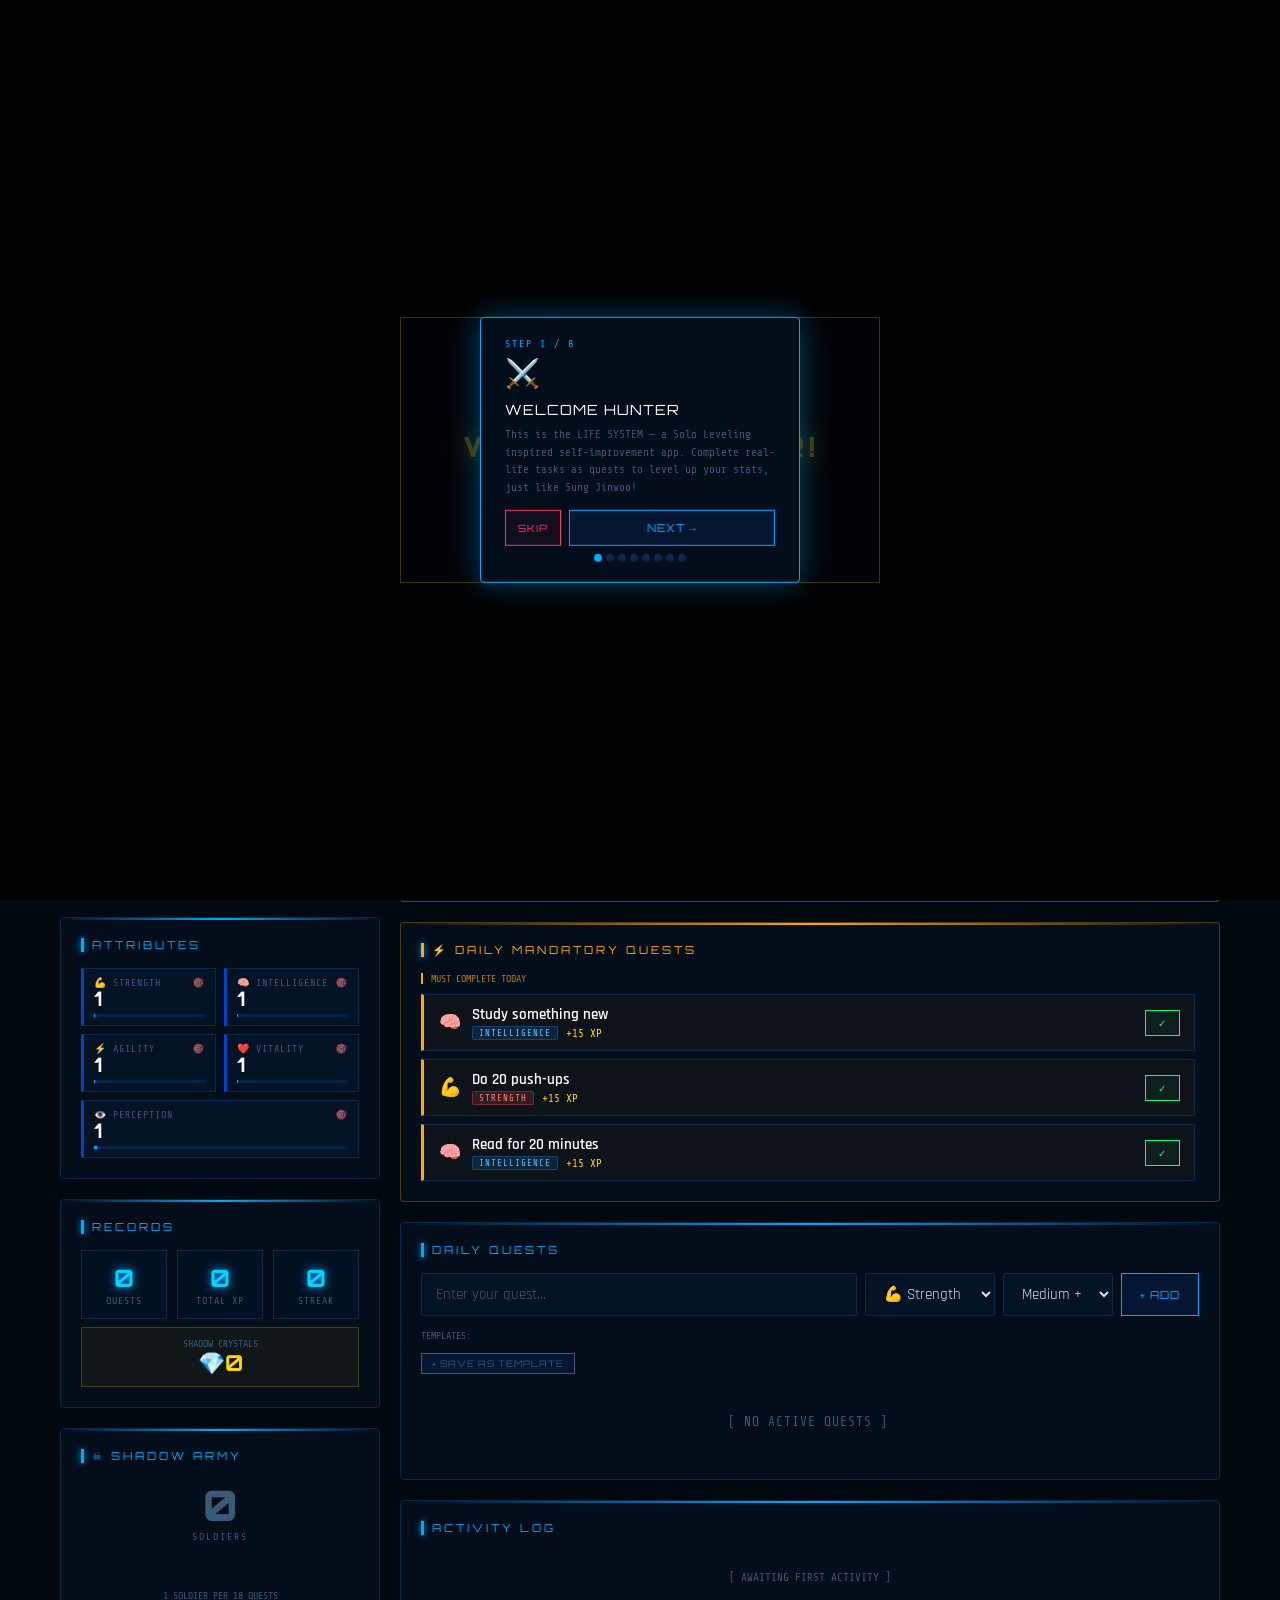
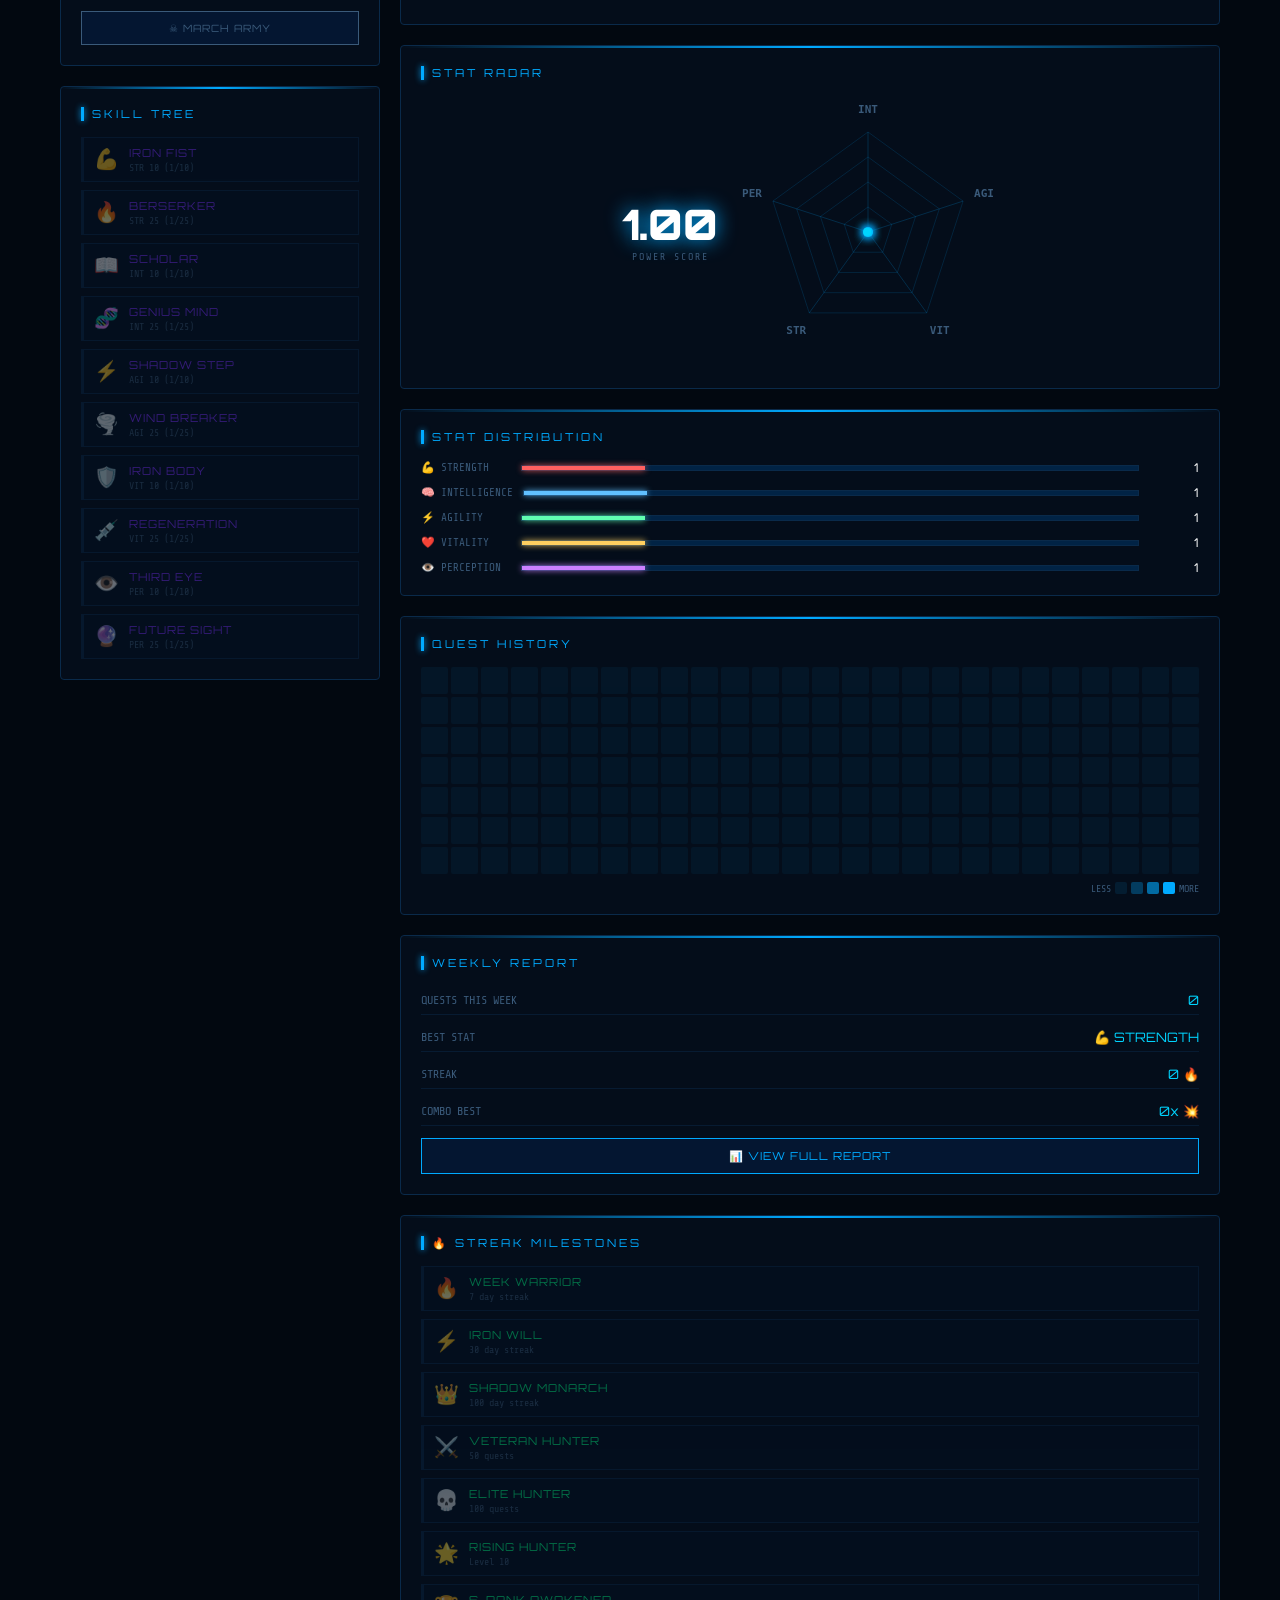
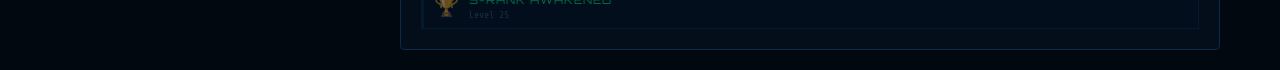
==== commit d5805fbf: "game is added" ====
--- a/index.html
+++ b/index.html
@@ -334,8 +334,11 @@
     <button class="tab-btn" onclick="switchTab('habits',this)">📋 HABITS</button>
     <button class="tab-btn" onclick="switchTab('chains',this)">🔗 CHAINS</button>
     <button class="tab-btn" onclick="switchTab('gear',this)">🛡️ GEAR</button>
+    <button class="tab-btn" onclick="switchTab('shop',this)" style="border-color:var(--gold);color:var(--gold);">🏪 SHOP</button>
     <button class="tab-btn" onclick="switchTab('stats',this)">📈 STATS</button>
     <button class="tab-btn" onclick="switchTab('badges',this)">🏆 BADGES</button>
+    <button class="tab-btn" onclick="window.open('game.html','_blank')" style="border-color:var(--purple);color:var(--purple);">🎮 DUNGEON</button>
+    <button class="btn" onclick="startTutorial()" style="padding:8px 14px;font-size:10px;border-color:var(--success);color:var(--success);background:rgba(0,255,136,0.05);">❓ TUTORIAL</button>
   </div>
 
   <!-- ===== MAIN TAB ===== -->
@@ -400,6 +403,10 @@
             <div class="total-stat-card"><div class="total-stat-num" id="totalQuests">0</div><div class="total-stat-label">QUESTS</div></div>
             <div class="total-stat-card"><div class="total-stat-num" id="totalXP">0</div><div class="total-stat-label">TOTAL XP</div></div>
             <div class="total-stat-card"><div class="total-stat-num" id="totalDays">0</div><div class="total-stat-label">STREAK</div></div>
+          </div>
+          <div style="margin-top:8px;padding:10px;background:rgba(255,215,0,0.05);border:1px solid rgba(255,215,0,0.2);text-align:center;">
+            <div style="font-family:'Share Tech Mono';font-size:10px;color:var(--muted);">SHADOW CRYSTALS</div>
+            <div style="font-family:'Orbitron';font-size:22px;font-weight:700;color:var(--gold);" id="totalCrystals">💎0</div>
           </div>
         </div>
 
@@ -637,6 +644,202 @@
     </div>
   </div>
 
+  <!-- ===== SHOP TAB ===== -->
+  <div class="tab-content" id="tab-shop">
+    <div class="grid">
+      <!-- LEFT: Currency + Sell -->
+      <div style="display:flex;flex-direction:column;gap:20px;">
+        <div class="panel" style="border-color:rgba(255,215,0,0.4);">
+          <div class="panel-title" style="color:var(--gold);">💎 SHADOW CRYSTALS</div>
+          <div style="text-align:center;padding:10px 0;">
+            <div style="font-size:40px;margin-bottom:6px;">💎</div>
+            <div style="font-family:'Orbitron';font-size:36px;font-weight:900;color:var(--gold);text-shadow:0 0 15px rgba(255,215,0,0.5);" id="shopCrystals">0</div>
+            <div style="font-family:'Share Tech Mono';font-size:10px;color:var(--muted);margin-top:4px;">SHADOW CRYSTALS</div>
+          </div>
+          <div style="font-family:'Share Tech Mono';font-size:10px;color:var(--muted);text-align:center;margin-top:8px;border-top:1px solid var(--border);padding-top:8px;">
+            EARN CRYSTALS BY COMPLETING QUESTS<br>AND CLEARING DUNGEONS
+          </div>
+        </div>
+
+        <div class="panel">
+          <div class="panel-title">🗑️ SELL GEAR</div>
+          <div style="font-family:'Share Tech Mono';font-size:10px;color:var(--muted);margin-bottom:12px;">CLICK GEAR TO SELL FOR CRYSTALS</div>
+          <div id="sellGearList"></div>
+        </div>
+      </div>
+
+      <!-- RIGHT: Shop Items -->
+      <div class="panel" style="border-color:rgba(255,215,0,0.3);">
+        <div class="panel-title" style="color:var(--gold);">🏪 SHADOW BLACKSMITH</div>
+        <div style="font-family:'Share Tech Mono';font-size:10px;color:var(--muted);margin-bottom:16px;border-left:2px solid var(--gold);padding-left:8px;">
+          SPEND SHADOW CRYSTALS TO UNLOCK POWERFUL GEAR
+        </div>
+        <!-- Filter -->
+        <div style="display:flex;gap:6px;margin-bottom:14px;flex-wrap:wrap;">
+          <button class="btn shop-filter active" onclick="filterShop('all',this)" style="font-size:10px;padding:5px 12px;">ALL</button>
+          <button class="btn shop-filter" onclick="filterShop('common',this)" style="font-size:10px;padding:5px 12px;border-color:#aaa;color:#aaa;">COMMON</button>
+          <button class="btn shop-filter" onclick="filterShop('rare',this)" style="font-size:10px;padding:5px 12px;border-color:#60c0ff;color:#60c0ff;">RARE</button>
+          <button class="btn shop-filter" onclick="filterShop('epic',this)" style="font-size:10px;padding:5px 12px;border-color:var(--purple);color:var(--purple);">EPIC</button>
+          <button class="btn shop-filter" onclick="filterShop('legendary',this)" style="font-size:10px;padding:5px 12px;border-color:var(--gold);color:var(--gold);">LEGENDARY</button>
+        </div>
+        <div id="shopItemsList" style="display:grid;grid-template-columns:repeat(auto-fill,minmax(220px,1fr));gap:10px;"></div>
+      </div>
+    </div>
+  </div>
+
+  <!-- ===== GAME TAB ===== -->
+  <div class="tab-content" id="tab-game">
+    <div class="panel" style="border-color:rgba(123,47,255,0.4);">
+      <div class="panel-title" style="color:var(--purple);">⚔ SHADOW DUNGEON — ARISE</div>
+
+      <!-- Game HUD row -->
+      <div class="game-hud-row">
+        <div class="game-hud-item">
+          <div class="game-hud-label">FLOOR</div>
+          <div class="game-hud-val" id="gameWave" style="color:var(--gold);">1</div>
+        </div>
+        <div class="game-hud-item">
+          <div class="game-hud-label">SCORE</div>
+          <div class="game-hud-val" id="gameScore" style="color:var(--accent);">0</div>
+        </div>
+        <div class="game-hud-item">
+          <div class="game-hud-label">KILLS</div>
+          <div class="game-hud-val" id="gameKills" style="color:var(--success);">0</div>
+        </div>
+        <div class="game-hud-item">
+          <div class="game-hud-label">CRYSTALS</div>
+          <div class="game-hud-val" id="gameCrystals" style="color:#88eeff;">💎0</div>
+        </div>
+        <div class="game-hud-item">
+          <div class="game-hud-label">BEST</div>
+          <div class="game-hud-val" id="gameBest" style="color:var(--success);">0</div>
+        </div>
+        <div style="margin-left:auto;display:flex;gap:8px;">
+          <button class="btn" onclick="startGame()" id="gameStartBtn" style="border-color:var(--purple);color:var(--purple);font-size:11px;">▶ START</button>
+          <button class="btn btn-danger" onclick="stopGame()" id="gameStopBtn" style="display:none;font-size:11px;">■ STOP</button>
+        </div>
+      </div>
+
+      <!-- HP + Skills row -->
+      <div style="display:flex;gap:12px;align-items:center;margin-bottom:10px;flex-wrap:wrap;">
+        <div style="flex:1;min-width:200px;">
+          <div style="font-family:'Share Tech Mono';font-size:10px;color:var(--danger);margin-bottom:3px;">❤ HUNTER HP</div>
+          <div class="bar-track" style="height:12px;">
+            <div id="gameHpBar" style="height:100%;width:100%;background:linear-gradient(90deg,#ff3366,#ff6688);transition:width 0.2s;"></div>
+          </div>
+        </div>
+        <div style="flex:1;min-width:200px;">
+          <div style="font-family:'Share Tech Mono';font-size:10px;color:var(--purple);margin-bottom:3px;">⚡ MANA (SHADOW SKILLS)</div>
+          <div class="bar-track" style="height:12px;">
+            <div id="gameManaBar" style="height:100%;width:100%;background:linear-gradient(90deg,var(--purple),#cc00ff);transition:width 0.2s;"></div>
+          </div>
+        </div>
+        <!-- Skill buttons -->
+        <div style="display:flex;gap:6px;">
+          <div class="skill-hotkey" id="skill1Btn" onclick="useSkill(1)" title="[Q] Shadow Strike — Heavy slash">
+            <div style="font-size:16px;">⚡</div>
+            <div style="font-family:'Share Tech Mono';font-size:8px;">Q</div>
+          </div>
+          <div class="skill-hotkey" id="skill2Btn" onclick="useSkill(2)" title="[E] Arise — Extract nearby dead enemy">
+            <div style="font-size:16px;">☠</div>
+            <div style="font-family:'Share Tech Mono';font-size:8px;">E</div>
+          </div>
+          <div class="skill-hotkey" id="skill3Btn" onclick="useSkill(3)" title="[R] Shadow Shield — Brief invincibility">
+            <div style="font-size:16px;">🛡</div>
+            <div style="font-family:'Share Tech Mono';font-size:8px;">R</div>
+          </div>
+        </div>
+      </div>
+
+      <!-- Game Canvas -->
+      <div style="position:relative;border:2px solid rgba(123,47,255,0.5);border-radius:4px;overflow:hidden;" id="gameWrapper">
+        <canvas id="gameCanvas" width="900" height="420" style="display:block;max-width:100%;image-rendering:pixelated;"></canvas>
+
+        <!-- Start Screen -->
+        <div id="gameStartScreen" style="position:absolute;inset:0;display:flex;flex-direction:column;align-items:center;justify-content:center;background:rgba(5,0,16,0.95);">
+          <div style="font-family:'Orbitron';font-size:10px;letter-spacing:4px;color:var(--purple);margin-bottom:8px;animation:pulse 2s infinite;">◈ SYSTEM INITIALIZED ◈</div>
+          <div style="font-size:50px;margin-bottom:8px;">⚔️</div>
+          <div style="font-family:'Orbitron';font-size:32px;font-weight:900;color:#fff;text-shadow:0 0 30px var(--purple);margin-bottom:4px;">SHADOW DUNGEON</div>
+          <div style="font-family:'Orbitron';font-size:14px;color:var(--gold);margin-bottom:16px;">ARISE FROM THE SHADOW</div>
+          <div style="background:rgba(0,0,20,0.8);border:1px solid var(--border);padding:14px 24px;margin-bottom:20px;font-family:'Share Tech Mono';font-size:11px;color:var(--muted);line-height:2;text-align:left;max-width:420px;">
+            <div style="color:var(--glow);margin-bottom:6px;font-family:'Orbitron';font-size:10px;">◈ CONTROLS</div>
+            <div>⬅➡ or A/D &nbsp;·&nbsp; <span style="color:var(--text);">MOVE LEFT / RIGHT</span></div>
+            <div>⬆ or W / SPACE &nbsp;·&nbsp; <span style="color:var(--text);">JUMP</span></div>
+            <div>J or Z or TAP &nbsp;·&nbsp; <span style="color:var(--text);">NORMAL ATTACK</span></div>
+            <div>Q &nbsp;·&nbsp; <span style="color:var(--gold);">SHADOW STRIKE (heavy)</span></div>
+            <div>E &nbsp;·&nbsp; <span style="color:var(--purple);">ARISE (extract shadow)</span></div>
+            <div>R &nbsp;·&nbsp; <span style="color:var(--accent);">SHADOW SHIELD</span></div>
+          </div>
+          <div style="font-family:'Share Tech Mono';font-size:10px;color:var(--success);margin-bottom:16px;">CLEAR FLOORS → EARN SHADOW CRYSTALS → BUY GEAR IN SHOP</div>
+          <button class="btn" onclick="startGame()" style="border-color:var(--purple);color:var(--purple);font-size:14px;padding:14px 36px;background:rgba(123,47,255,0.15);">⚔ ENTER DUNGEON</button>
+        </div>
+
+        <!-- Game Over Screen -->
+        <div id="gameOverScreen" style="position:absolute;inset:0;display:none;flex-direction:column;align-items:center;justify-content:center;background:rgba(20,0,5,0.96);">
+          <div style="font-family:'Orbitron';font-size:42px;font-weight:900;color:var(--danger);text-shadow:0 0 30px var(--danger);margin-bottom:6px;">DEFEATED</div>
+          <div style="font-family:'Share Tech Mono';font-size:11px;color:var(--muted);margin-bottom:16px;">THE DUNGEON CLAIMS ANOTHER HUNTER</div>
+          <div style="display:grid;grid-template-columns:1fr 1fr;gap:12px;margin-bottom:16px;min-width:280px;">
+            <div style="background:rgba(0,20,40,0.6);border:1px solid var(--border);padding:12px;text-align:center;">
+              <div style="font-family:'Share Tech Mono';font-size:10px;color:var(--muted);">FLOOR REACHED</div>
+              <div style="font-family:'Orbitron';font-size:26px;color:var(--gold);" id="gameOverWave">1</div>
+            </div>
+            <div style="background:rgba(0,20,40,0.6);border:1px solid var(--border);padding:12px;text-align:center;">
+              <div style="font-family:'Share Tech Mono';font-size:10px;color:var(--muted);">KILLS</div>
+              <div style="font-family:'Orbitron';font-size:26px;color:var(--accent);" id="gameOverKills">0</div>
+            </div>
+            <div style="background:rgba(0,20,40,0.6);border:1px solid var(--border);padding:12px;text-align:center;">
+              <div style="font-family:'Share Tech Mono';font-size:10px;color:var(--muted);">SCORE</div>
+              <div style="font-family:'Orbitron';font-size:26px;color:var(--accent);" id="gameOverScore">0</div>
+            </div>
+            <div style="background:rgba(0,20,40,0.6);border:1px solid var(--border);padding:12px;text-align:center;">
+              <div style="font-family:'Share Tech Mono';font-size:10px;color:var(--muted);">CRYSTALS</div>
+              <div style="font-family:'Orbitron';font-size:26px;color:var(--gold);" id="gameOverCrystals">💎0</div>
+            </div>
+          </div>
+          <div style="font-family:'Orbitron';font-size:14px;color:var(--success);margin-bottom:20px;" id="gameXPEarned">+0 XP EARNED</div>
+          <div style="display:flex;gap:10px;">
+            <button class="btn" onclick="startGame()" style="border-color:var(--purple);color:var(--purple);">↺ TRY AGAIN</button>
+            <button class="btn" onclick="switchTab('shop',document.querySelectorAll('.tab-btn')[5])" style="border-color:var(--gold);color:var(--gold);">🏪 VISIT SHOP</button>
+          </div>
+        </div>
+
+        <!-- Pause / In-game tutorial overlay -->
+        <div id="gameTutorialOverlay" style="position:absolute;top:10px;left:10px;background:rgba(0,0,20,0.85);border:1px solid var(--glow);padding:10px 14px;font-family:'Share Tech Mono';font-size:10px;color:var(--muted);pointer-events:none;display:none;max-width:200px;line-height:1.8;">
+          <div style="color:var(--glow);font-family:'Orbitron';font-size:9px;margin-bottom:4px;">HOW TO PLAY</div>
+          <div>A/D — Move</div>
+          <div>W/Space — Jump</div>
+          <div>J/Z — Attack</div>
+          <div>Q — Shadow Strike</div>
+          <div>E — ARISE!</div>
+          <div>R — Shield</div>
+        </div>
+      </div>
+
+      <!-- Bottom tips -->
+      <div style="margin-top:10px;display:flex;gap:8px;flex-wrap:wrap;justify-content:center;">
+        <div style="font-family:'Share Tech Mono';font-size:10px;color:var(--muted);padding:4px 10px;border:1px solid var(--border);">💎 CRYSTALS DROP FROM ENEMIES</div>
+        <div style="font-family:'Share Tech Mono';font-size:10px;color:var(--muted);padding:4px 10px;border:1px solid var(--border);">⚡ USE SKILLS FOR BONUS DAMAGE</div>
+        <div style="font-family:'Share Tech Mono';font-size:10px;color:var(--muted);padding:4px 10px;border:1px solid var(--border);">☠ ARISE EXTRACTS FALLEN ENEMIES</div>
+      </div>
+    </div>
+  </div>
+
+</div>
+
+<!-- ===== TUTORIAL OVERLAY ===== -->
+<div id="tutorialOverlay" style="display:none;position:fixed;inset:0;z-index:2000;pointer-events:none;">
+  <div style="position:absolute;inset:0;background:rgba(0,0,0,0.75);pointer-events:all;" onclick="nextTutorial()"></div>
+  <div id="tutorialCard" style="position:absolute;pointer-events:all;background:var(--panel);border:1px solid var(--glow);box-shadow:0 0 30px rgba(0,170,255,0.4);padding:20px 24px;max-width:320px;width:90%;border-radius:4px;z-index:2001;">
+    <div style="font-family:'Share Tech Mono';font-size:10px;color:var(--glow);letter-spacing:2px;margin-bottom:8px;" id="tutorialStep">STEP 1 / 9</div>
+    <div style="font-size:28px;margin-bottom:8px;" id="tutorialIcon">⚔️</div>
+    <div style="font-family:'Orbitron';font-size:14px;color:#fff;margin-bottom:8px;letter-spacing:1px;" id="tutorialTitle">WELCOME HUNTER</div>
+    <div style="font-family:'Share Tech Mono';font-size:11px;color:var(--muted);line-height:1.6;" id="tutorialDesc"></div>
+    <div style="display:flex;gap:8px;margin-top:14px;">
+      <button class="btn btn-danger" onclick="skipTutorial()" style="font-size:10px;padding:6px 12px;">SKIP</button>
+      <button class="btn" onclick="nextTutorial()" style="flex:1;border-color:var(--glow);color:var(--glow);" id="tutorialNextBtn">NEXT →</button>
+    </div>
+    <div style="margin-top:8px;display:flex;gap:4px;justify-content:center;" id="tutorialDots"></div>
+  </div>
 </div>
 
 <canvas id="exportCanvas" style="display:none;"></canvas>
--- a/style.css
+++ b/style.css
@@ -346,4 +346,34 @@
 .penalty-title::before{background:var(--danger)!important;}
 .penalty-quest-warning{font-family:'Share Tech Mono',monospace;font-size:10px;color:rgba(255,51,102,0.7);margin-bottom:12px;border-left:2px solid var(--danger);padding-left:8px;}
 @keyframes red-flash{0%{background:rgba(255,0,40,0);}20%{background:rgba(255,0,40,0.12);}100%{background:rgba(255,0,40,0);}}
-.red-flash{animation:red-flash 0.6s ease forwards;}+.red-flash{animation:red-flash 0.6s ease forwards;}
+
+/* ===== GAME HUD ===== */
+.game-hud-row{display:flex;align-items:center;gap:20px;flex-wrap:wrap;margin-bottom:12px;padding:10px 14px;background:rgba(0,10,30,0.6);border:1px solid var(--border);}
+.game-hud-item{text-align:center;}
+.game-hud-label{font-family:'Share Tech Mono',monospace;font-size:9px;color:var(--muted);letter-spacing:1px;}
+.game-hud-val{font-family:'Orbitron',monospace;font-size:20px;font-weight:700;line-height:1.2;}
+.skill-hotkey{width:48px;height:48px;border:2px solid var(--purple);background:rgba(123,47,255,0.1);display:flex;flex-direction:column;align-items:center;justify-content:center;cursor:pointer;transition:all 0.2s;border-radius:4px;position:relative;}
+.skill-hotkey:hover{background:rgba(123,47,255,0.3);box-shadow:0 0 12px rgba(123,47,255,0.4);}
+.skill-hotkey.on-cooldown{opacity:0.4;pointer-events:none;}
+.skill-hotkey.on-cooldown::after{content:'';position:absolute;inset:0;background:rgba(0,0,0,0.6);border-radius:3px;animation:cooldown-fill linear forwards;}
+
+/* ===== SHOP ===== */
+.shop-item{padding:14px;background:rgba(0,15,30,0.8);border:1px solid var(--border);border-radius:4px;transition:all 0.2s;position:relative;overflow:hidden;}
+.shop-item:hover{transform:translateY(-2px);box-shadow:0 4px 20px rgba(0,0,0,0.4);}
+.shop-item.rarity-common{border-left:3px solid #888;}
+.shop-item.rarity-rare{border-left:3px solid #60c0ff;box-shadow:0 0 8px rgba(96,192,255,0.1);}
+.shop-item.rarity-epic{border-left:3px solid var(--purple);box-shadow:0 0 8px rgba(123,47,255,0.15);}
+.shop-item.rarity-legendary{border-left:3px solid var(--gold);box-shadow:0 0 12px rgba(255,215,0,0.2);}
+.shop-item-icon{font-size:32px;text-align:center;margin-bottom:8px;}
+.shop-item-name{font-family:'Orbitron',monospace;font-size:12px;letter-spacing:1px;margin-bottom:4px;}
+.rarity-common .shop-item-name{color:#aaa;}
+.rarity-rare .shop-item-name{color:#60c0ff;}
+.rarity-epic .shop-item-name{color:var(--purple);}
+.rarity-legendary .shop-item-name{color:var(--gold);}
+.shop-item-stat{font-family:'Share Tech Mono',monospace;font-size:11px;color:var(--success);margin-bottom:8px;}
+.shop-item-price{font-family:'Orbitron',monospace;font-size:13px;color:var(--gold);}
+.shop-item-owned{position:absolute;top:8px;right:8px;font-family:'Share Tech Mono';font-size:9px;color:var(--success);background:rgba(0,255,136,0.1);border:1px solid var(--success);padding:2px 6px;border-radius:2px;}
+.sell-item{padding:10px 12px;background:rgba(0,15,30,0.8);border:1px solid var(--border);margin-bottom:6px;display:flex;align-items:center;gap:10px;transition:all 0.2s;cursor:pointer;}
+.sell-item:hover{border-color:var(--gold);background:rgba(255,215,0,0.05);}
+.shop-filter.active{background:rgba(0,170,255,0.15)!important;border-color:var(--glow)!important;color:var(--glow)!important;}
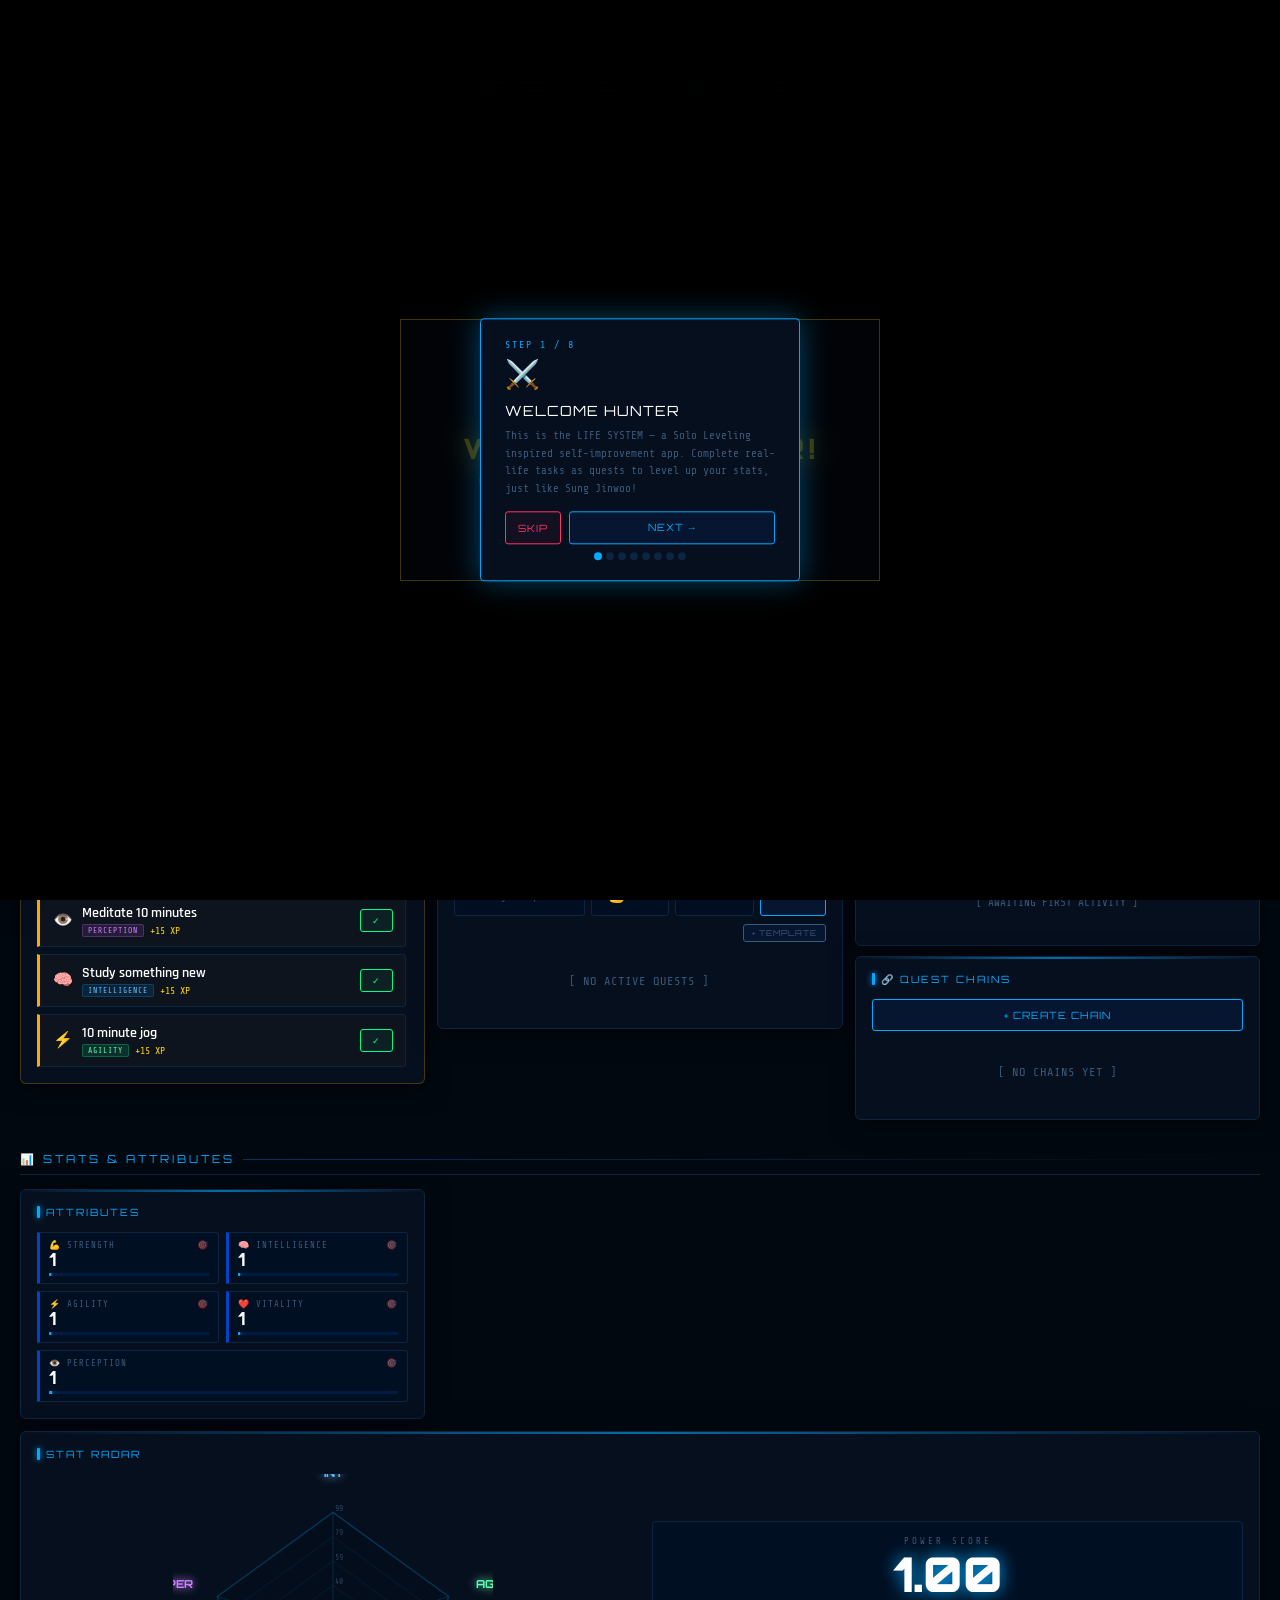
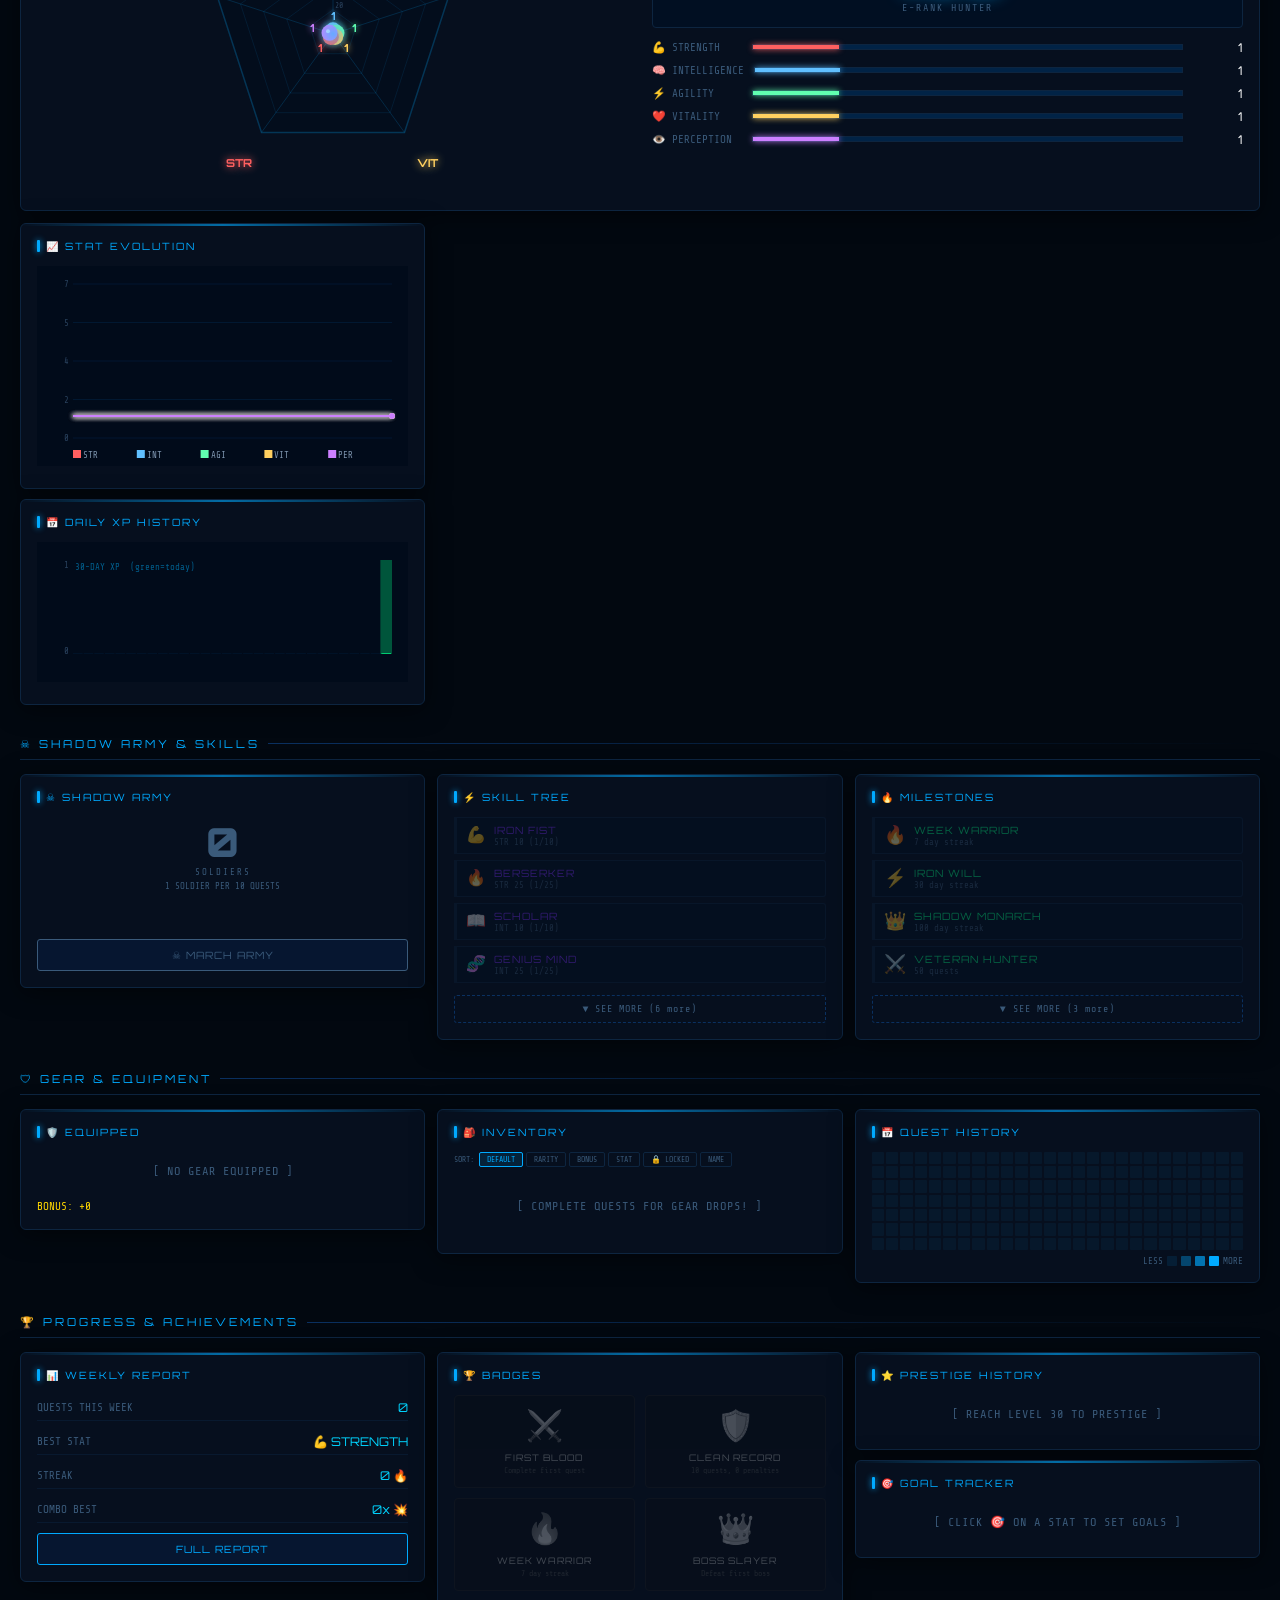
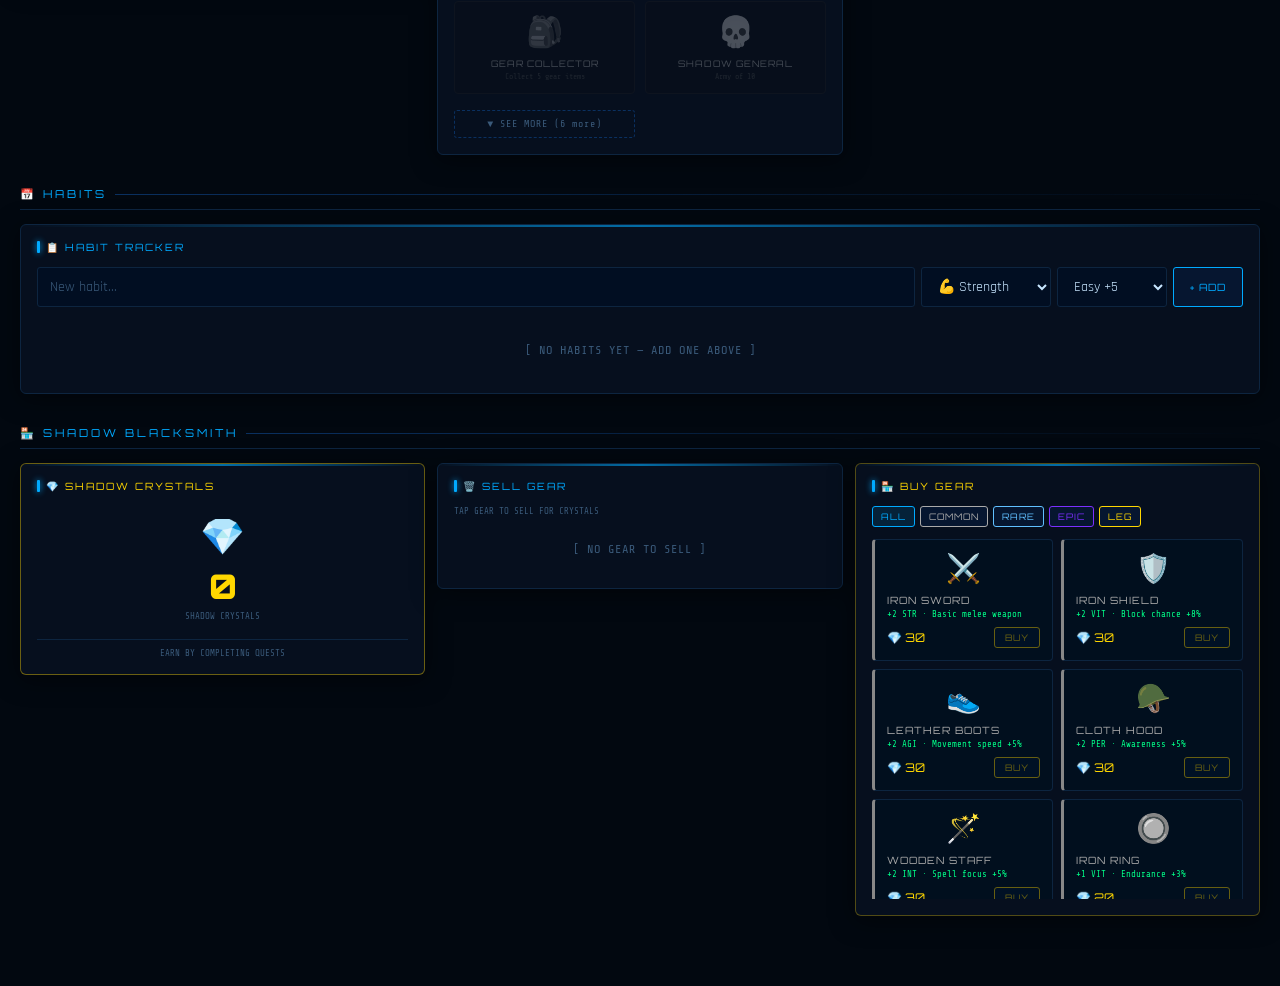
==== commit 5f92221a: "improved few bugs" ====
--- a/index.html
+++ b/index.html
@@ -15,14 +15,37 @@
 <div class="shadow-march" id="shadowMarch"></div>
 <div class="rank-bg-effect" id="rankBgEffect"></div>
 
-<!-- Hunter Name Modal -->
+<!-- ══ QUEST COMPLETE OVERLAY ══ -->
+<div id="questCompleteOverlay">
+  <div class="qc-bg"></div>
+  <div class="qc-lines" id="qcLines"></div>
+  <div class="qc-card">
+    <div class="qc-system">◈ SYSTEM NOTIFICATION ◈</div>
+    <div class="qc-title">QUEST COMPLETE</div>
+    <div class="qc-quest-name" id="qcQuestName">Quest Name</div>
+    <div class="qc-xp" id="qcXP">+20 XP</div>
+    <div class="qc-xp-label">EXPERIENCE GAINED</div>
+    <div class="qc-stat" id="qcStat">💪 STRENGTH +1</div>
+    <div class="qc-bonus" id="qcBonus"></div>
+  </div>
+</div>
+
+<!-- ══ WEEKLY REVIEW OVERLAY ══ -->
+<div id="weeklyReviewOverlay">
+  <div class="wr-skip" onclick="closeWeeklyReview()">✕ SKIP</div>
+  <div class="wr-content" id="wrContent"></div>
+</div>
+
+<!-- ═══════════════════════════════════════════════
+     ALL MODALS (unchanged)
+═══════════════════════════════════════════════ -->
+
 <div class="modal-overlay active" id="nameModal">
   <div class="modal-card">
     <div class="modal-title">◈ SYSTEM INITIALIZED ◈</div>
     <div class="modal-heading">ENTER YOUR HUNTER NAME</div>
     <input class="quest-input" type="text" id="nameInput" placeholder="e.g. Sung Jinwoo..." maxlength="20"/>
     <div style="margin-top:14px;display:flex;flex-direction:column;gap:8px;">
-      <label style="font-family:'Share Tech Mono';font-size:11px;color:var(--muted);">UPLOAD AVATAR (optional)</label>
       <input type="file" id="avatarUpload" accept="image/*" style="display:none" onchange="handleAvatarUpload(event)"/>
       <button class="btn" onclick="document.getElementById('avatarUpload').click()" style="border-color:var(--purple);color:var(--purple);">📷 UPLOAD AVATAR</button>
       <div id="avatarPreview" style="display:none;margin:8px auto;width:70px;height:70px;border-radius:50%;overflow:hidden;border:2px solid var(--glow);">
@@ -33,7 +56,6 @@
   </div>
 </div>
 
-<!-- Level Up Overlay -->
 <div class="modal-overlay" id="levelupOverlay">
   <div class="levelup-card">
     <div class="levelup-text">LEVEL UP!</div>
@@ -41,7 +63,6 @@
   </div>
 </div>
 
-<!-- Prestige Overlay -->
 <div class="modal-overlay" id="prestigeOverlay">
   <div class="levelup-card">
     <div style="font-size:60px;">⭐</div>
@@ -52,7 +73,6 @@
   </div>
 </div>
 
-<!-- Rank Ceremony -->
 <div class="modal-overlay" id="rankCeremonyOverlay">
   <div class="rank-ceremony-card">
     <div class="rank-ceremony-content">
@@ -65,7 +85,6 @@
   </div>
 </div>
 
-<!-- Reboot Overlay -->
 <div class="modal-overlay" id="rebootOverlay">
   <div class="penalty-card" style="border-color:var(--muted);max-width:480px;">
     <div class="penalty-warning" style="color:var(--muted);animation:none;">⚠ SYSTEM REBOOT ⚠</div>
@@ -82,8 +101,6 @@
         <button class="btn" onclick="copyPlayerCode()" style="padding:6px 12px;font-size:10px;border-color:var(--accent);color:var(--accent);">📋 COPY</button>
       </div>
     </div>
-    <div class="penalty-details" style="border-color:rgba(100,100,100,0.3);color:#888;">LEVEL · XP · STATS · QUESTS · HISTORY — ALL RESET</div>
-    <div class="penalty-quote">"Every legend has a starting point."</div>
     <div style="display:flex;gap:12px;justify-content:center;">
       <button class="btn btn-danger penalty-btn" onclick="confirmReboot()">⟳ CONFIRM REBOOT</button>
       <button class="btn penalty-btn" onclick="closeReboot()">✕ CANCEL</button>
@@ -91,7 +108,6 @@
   </div>
 </div>
 
-<!-- Penalty Overlay -->
 <div class="modal-overlay" id="penaltyOverlay">
   <div class="penalty-card">
     <div class="penalty-warning">⚠ SYSTEM WARNING ⚠</div>
@@ -103,14 +119,12 @@
   </div>
 </div>
 
-<!-- Shadow Extraction Overlay -->
 <div class="modal-overlay" id="shadowExtractOverlay">
   <div class="penalty-card" style="border-color:var(--purple);box-shadow:0 0 60px rgba(123,47,255,0.5);">
     <div class="penalty-warning" style="color:var(--purple);animation:none;">◈ SHADOW EXTRACTION ◈</div>
     <div class="penalty-text" style="color:var(--purple);font-size:36px;">ARISE!</div>
     <div class="penalty-sub" style="color:#cc88ff;">FAILED QUEST CONVERTED TO SHADOW</div>
     <div class="penalty-details" style="border-color:rgba(123,47,255,0.3);color:#cc88ff;" id="shadowExtractDetails"></div>
-    <div class="penalty-quote">"I alone level up."</div>
     <div style="display:flex;gap:10px;justify-content:center;">
       <button class="btn" onclick="acceptShadowExtraction()" style="border-color:var(--purple);color:var(--purple);">⚔ EXTRACT SHADOW</button>
       <button class="btn btn-danger" onclick="closeShadowExtract()">SKIP</button>
@@ -118,26 +132,21 @@
   </div>
 </div>
 
-<!-- Skill Unlock -->
-<div class="modal-overlay" id="skillOverlay">
-  <div class="levelup-card">
-    <div style="font-size:48px;margin-bottom:10px;" id="skillEmoji">⚡</div>
-    <div class="levelup-text" style="font-size:32px;color:var(--purple);">SKILL UNLOCKED!</div>
-    <div class="levelup-sub" id="skillName" style="color:var(--purple);"></div>
-  </div>
-</div>
-
-<!-- Gear Drop -->
-<div class="modal-overlay" id="gearDropOverlay">
-  <div class="levelup-card">
-    <div style="font-size:56px;" id="gearDropIcon">⚔️</div>
-    <div class="levelup-text" style="font-size:26px;color:var(--gold);">GEAR DROPPED!</div>
-    <div class="levelup-sub" id="gearDropName" style="color:var(--gold);"></div>
-    <div style="font-family:'Share Tech Mono';font-size:11px;color:var(--muted);margin-top:8px;" id="gearDropBonus"></div>
-  </div>
-</div>
-
-<!-- Seasonal Event Overlay -->
+<div class="modal-overlay" id="skillOverlay"><div class="levelup-card"><div style="font-size:48px;margin-bottom:10px;" id="skillEmoji">⚡</div><div class="levelup-text" style="font-size:32px;color:var(--purple);">SKILL UNLOCKED!</div><div class="levelup-sub" id="skillName" style="color:var(--purple);"></div></div></div>
+<div class="modal-overlay" id="gearDropOverlay"><div class="levelup-card"><div style="font-size:56px;" id="gearDropIcon">⚔️</div><div class="levelup-text" style="font-size:26px;color:var(--gold);">GEAR DROPPED!</div><div class="levelup-sub" id="gearDropName" style="color:var(--gold);"></div><div style="font-family:'Share Tech Mono';font-size:11px;color:var(--muted);margin-top:8px;" id="gearDropBonus"></div></div></div>
+<div class="modal-overlay" id="bossVictoryOverlay"><div class="levelup-card"><div style="font-size:60px;">👑</div><div class="levelup-text" style="color:var(--gold);">BOSS CLEARED!</div><div class="levelup-sub" id="bossReward">+200 XP REWARD</div></div></div>
+<div class="modal-overlay" id="milestoneOverlay"><div class="levelup-card"><div style="font-size:48px;" id="milestoneEmoji">🔥</div><div class="levelup-text" style="font-size:28px;color:var(--success);">MILESTONE!</div><div class="levelup-sub" id="milestoneName" style="color:var(--success);"></div></div></div>
+
+<div class="modal-overlay" id="wisdomUnlockOverlay">
+  <div class="levelup-card" style="max-width:480px;">
+    <div style="font-size:40px;margin-bottom:8px;">📖</div>
+    <div style="font-family:'Orbitron';font-size:18px;font-weight:700;color:#ffcc44;margin-bottom:12px;letter-spacing:2px;">WISDOM UNLOCKED</div>
+    <div style="font-family:'Share Tech Mono';font-size:10px;color:var(--muted);margin-bottom:10px;" id="wisdomUnlockLevel">LEVEL 5</div>
+    <div style="font-style:italic;font-size:16px;color:#fff;font-family:'Rajdhani';line-height:1.6;padding:0 10px;margin-bottom:6px;" id="wisdomUnlockQuote"></div>
+    <div style="font-family:'Share Tech Mono';font-size:10px;color:#ffcc44;margin-top:8px;" id="wisdomUnlockSource"></div>
+  </div>
+</div>
+
 <div class="modal-overlay" id="seasonalOverlay">
   <div class="levelup-card" style="border:1px solid var(--gold);padding:40px;background:var(--panel);max-width:480px;width:90%;">
     <div style="font-size:56px;" id="seasonalIcon">🎉</div>
@@ -148,19 +157,12 @@
   </div>
 </div>
 
-<!-- Goal Setting Modal -->
 <div class="modal-overlay" id="goalModal">
   <div class="modal-card">
     <div class="modal-title">◈ SET GOAL ◈</div>
     <div class="modal-heading" style="font-size:16px;" id="goalStatName">STR GOAL</div>
-    <div style="margin-bottom:12px;">
-      <div style="font-family:'Share Tech Mono';font-size:10px;color:var(--muted);margin-bottom:6px;">TARGET VALUE</div>
-      <input class="quest-input" type="number" id="goalTargetInput" min="1" max="99" placeholder="e.g. 50" style="width:100%;"/>
-    </div>
-    <div style="margin-bottom:16px;">
-      <div style="font-family:'Share Tech Mono';font-size:10px;color:var(--muted);margin-bottom:6px;">TARGET DATE</div>
-      <input class="quest-input" type="date" id="goalDateInput" style="width:100%;"/>
-    </div>
+    <div style="margin-bottom:12px;"><div style="font-family:'Share Tech Mono';font-size:10px;color:var(--muted);margin-bottom:6px;">TARGET VALUE</div><input class="quest-input" type="number" id="goalTargetInput" min="1" max="99" placeholder="e.g. 50" style="width:100%;"/></div>
+    <div style="margin-bottom:16px;"><div style="font-family:'Share Tech Mono';font-size:10px;color:var(--muted);margin-bottom:6px;">TARGET DATE</div><input class="quest-input" type="date" id="goalDateInput" style="width:100%;"/></div>
     <div style="display:flex;gap:10px;justify-content:center;">
       <button class="btn btn-success" onclick="saveGoal()">✓ SET GOAL</button>
       <button class="btn btn-danger" onclick="closeGoalModal()">✕ CANCEL</button>
@@ -168,7 +170,6 @@
   </div>
 </div>
 
-<!-- Custom Rank Title Modal -->
 <div class="modal-overlay" id="rankTitleModal">
   <div class="modal-card">
     <div class="modal-title">◈ CUSTOM RANK TITLE ◈</div>
@@ -183,19 +184,12 @@
   </div>
 </div>
 
-<!-- Custom Icon Modal -->
 <div class="modal-overlay" id="iconModal">
   <div class="modal-card">
     <div class="modal-title">◈ CUSTOMIZE QUEST ◈</div>
     <div class="modal-heading" style="font-size:14px;" id="iconModalQuestName"></div>
-    <div style="margin-bottom:12px;">
-      <div style="font-family:'Share Tech Mono';font-size:10px;color:var(--muted);margin-bottom:6px;">PICK AN ICON</div>
-      <div id="iconPicker" style="display:flex;flex-wrap:wrap;gap:8px;justify-content:center;margin-bottom:12px;"></div>
-    </div>
-    <div style="margin-bottom:16px;">
-      <div style="font-family:'Share Tech Mono';font-size:10px;color:var(--muted);margin-bottom:6px;">BORDER COLOR</div>
-      <div id="colorPicker" style="display:flex;gap:8px;flex-wrap:wrap;justify-content:center;"></div>
-    </div>
+    <div style="margin-bottom:12px;"><div style="font-family:'Share Tech Mono';font-size:10px;color:var(--muted);margin-bottom:6px;">PICK AN ICON</div><div id="iconPicker" style="display:flex;flex-wrap:wrap;gap:8px;justify-content:center;margin-bottom:12px;"></div></div>
+    <div style="margin-bottom:16px;"><div style="font-family:'Share Tech Mono';font-size:10px;color:var(--muted);margin-bottom:6px;">BORDER COLOR</div><div id="colorPicker" style="display:flex;gap:8px;flex-wrap:wrap;justify-content:center;"></div></div>
     <div style="display:flex;gap:10px;justify-content:center;">
       <button class="btn btn-success" onclick="saveQuestCustom()">✓ SAVE</button>
       <button class="btn btn-danger" onclick="closeIconModal()">✕ CANCEL</button>
@@ -203,7 +197,6 @@
   </div>
 </div>
 
-<!-- Weekly Report -->
 <div class="modal-overlay" id="reportOverlay">
   <div class="penalty-card" style="border-color:var(--gold);max-width:520px;">
     <div class="penalty-warning" style="color:var(--gold);animation:none;">◈ WEEKLY REPORT ◈</div>
@@ -213,30 +206,10 @@
   </div>
 </div>
 
-<!-- Boss Victory -->
-<div class="modal-overlay" id="bossVictoryOverlay">
-  <div class="levelup-card">
-    <div style="font-size:60px;">👑</div>
-    <div class="levelup-text" style="color:var(--gold);">BOSS CLEARED!</div>
-    <div class="levelup-sub" id="bossReward">+200 XP REWARD</div>
-  </div>
-</div>
-
-<!-- Milestone -->
-<div class="modal-overlay" id="milestoneOverlay">
-  <div class="levelup-card">
-    <div style="font-size:48px;" id="milestoneEmoji">🔥</div>
-    <div class="levelup-text" style="font-size:28px;color:var(--success);">MILESTONE!</div>
-    <div class="levelup-sub" id="milestoneName" style="color:var(--success);"></div>
-  </div>
-</div>
-
-<!-- PvP -->
 <div class="modal-overlay" id="pvpOverlay">
   <div class="penalty-card" style="border-color:var(--danger);max-width:480px;">
     <div class="penalty-warning">⚔ PVP CHALLENGE ⚔</div>
     <div class="penalty-text" style="font-size:32px;">CHALLENGE</div>
-    <div class="penalty-sub">SHARE YOUR CODE — PASTE OPPONENT CODE</div>
     <div style="margin:16px 0;">
       <div style="font-family:'Share Tech Mono';font-size:10px;color:var(--muted);margin-bottom:6px;">YOUR CODE</div>
       <input class="quest-input" id="pvpCodeInput" style="width:100%;text-align:center;margin-bottom:10px;" readonly/>
@@ -250,7 +223,6 @@
   </div>
 </div>
 
-<!-- Pomodoro -->
 <div class="modal-overlay" id="pomodoroOverlay">
   <div class="modal-card" style="border-color:var(--accent);">
     <div class="modal-title">◈ FOCUS MODE ◈</div>
@@ -264,7 +236,6 @@
   </div>
 </div>
 
-<!-- Note Modal -->
 <div class="modal-overlay" id="noteModal">
   <div class="modal-card">
     <div class="modal-title">◈ QUEST NOTE ◈</div>
@@ -277,11 +248,9 @@
   </div>
 </div>
 
-<!-- Chain Modal -->
 <div class="modal-overlay" id="chainModal">
   <div class="modal-card" style="max-width:520px;">
     <div class="modal-title">◈ QUEST CHAINS ◈</div>
-    <div class="modal-heading" style="font-size:14px;margin-bottom:12px;">CREATE A QUEST CHAIN</div>
     <input class="quest-input" id="chainName" placeholder="Chain name..." style="width:100%;margin-bottom:8px;"/>
     <div id="chainSteps" style="display:flex;flex-direction:column;gap:6px;margin-bottom:8px;"></div>
     <button class="btn" onclick="addChainStep()" style="width:100%;margin-bottom:8px;font-size:10px;">+ ADD STEP</button>
@@ -292,7 +261,6 @@
   </div>
 </div>
 
-<!-- Guild Modal -->
 <div class="modal-overlay" id="guildModal">
   <div class="modal-card" style="max-width:480px;border-color:var(--gold);">
     <div class="modal-title" style="color:var(--gold);">◈ GUILD SYSTEM ◈</div>
@@ -300,533 +268,17 @@
   </div>
 </div>
 
-<div class="app">
-  <!-- HEADER -->
-  <div class="header">
-    <div class="system-alert">◈ SYSTEM INITIALIZED ◈</div>
-    <h1>LIFE <span>SYSTEM</span></h1>
-    <div class="header-sub">// SELF IMPROVEMENT PROTOCOL ACTIVE //</div>
-    <div class="header-btns">
-      <button class="btn theme-btn" onclick="toggleTheme()" id="themeBtn">🌑 ARISE MODE</button>
-      <button class="btn export-btn" onclick="exportCard()">📤 EXPORT</button>
-      <button class="btn" onclick="openGuild()" style="border-color:var(--gold);color:var(--gold);">⚜ GUILD</button>
-      <button class="btn" onclick="openPvP()" style="border-color:var(--danger);color:var(--danger);">⚔ PVP</button>
-      <button class="btn" onclick="toggleSound()" id="soundBtn" style="border-color:var(--muted);color:var(--muted);">🔊 SOUND ON</button>
-      <button class="btn reboot-btn" onclick="openReboot()">⟳ REBOOT</button>
-    </div>
-  </div>
-  <div class="divider"></div>
-
-  <!-- SEASONAL EVENT BANNER -->
-  <div id="seasonalBanner" style="display:none;" class="seasonal-banner">
-    <div class="seasonal-banner-inner">
-      <span id="seasonalBannerIcon">🎉</span>
-      <span id="seasonalBannerText">EVENT ACTIVE</span>
-      <span class="seasonal-timer" id="seasonalBannerTimer"></span>
-      <button class="btn" onclick="document.getElementById('seasonalOverlay').classList.add('active')" style="padding:4px 10px;font-size:9px;border-color:var(--gold);color:var(--gold);">VIEW</button>
-    </div>
-  </div>
-
-  <!-- TABS -->
-  <div class="tab-bar">
-    <button class="tab-btn active" onclick="switchTab('main',this)">⚔ MAIN</button>
-    <button class="tab-btn" onclick="switchTab('dashboard',this)">📊 DASHBOARD</button>
-    <button class="tab-btn" onclick="switchTab('habits',this)">📋 HABITS</button>
-    <button class="tab-btn" onclick="switchTab('chains',this)">🔗 CHAINS</button>
-    <button class="tab-btn" onclick="switchTab('gear',this)">🛡️ GEAR</button>
-    <button class="tab-btn" onclick="switchTab('shop',this)" style="border-color:var(--gold);color:var(--gold);">🏪 SHOP</button>
-    <button class="tab-btn" onclick="switchTab('stats',this)">📈 STATS</button>
-    <button class="tab-btn" onclick="switchTab('badges',this)">🏆 BADGES</button>
-    <button class="tab-btn" onclick="window.open('game.html','_blank')" style="border-color:var(--purple);color:var(--purple);">🎮 DUNGEON</button>
-    <button class="btn" onclick="startTutorial()" style="padding:8px 14px;font-size:10px;border-color:var(--success);color:var(--success);background:rgba(0,255,136,0.05);">❓ TUTORIAL</button>
-  </div>
-
-  <!-- ===== MAIN TAB ===== -->
-  <div class="tab-content active" id="tab-main">
-    <div class="grid">
-      <!-- LEFT -->
-      <div style="display:flex;flex-direction:column;gap:20px;">
-
-        <!-- Player Card -->
-        <div class="panel player-card">
-          <div class="panel-title">PLAYER STATUS</div>
-          <!-- Prestige Stars -->
-          <div id="prestigeStars" style="margin-bottom:6px;font-size:16px;min-height:20px;"></div>
-          <div class="player-avatar" onclick="document.getElementById('avatarUploadMain').click()" style="cursor:pointer;">
-            <div class="avatar-ring" id="avatarRing">⚔️</div>
-            <input type="file" id="avatarUploadMain" accept="image/*" style="display:none" onchange="handleAvatarUpload(event)"/>
-          </div>
-          <div class="player-name" id="playerName">HUNTER</div>
-          <div class="player-title" id="playerTitle" onclick="openRankTitleModal()" style="cursor:pointer;" title="Click to customize">ARISE FROM THE SHADOW ✏️</div>
-          <div class="rank-badge" id="rankBadge">RANK E</div>
-          <div id="guildBadge" style="display:none;font-family:'Share Tech Mono';font-size:10px;color:var(--gold);margin-bottom:8px;"></div>
-          <div style="margin:6px 0;padding:8px;background:rgba(0,20,40,0.8);border:1px solid var(--border);">
-            <div style="font-family:'Share Tech Mono';font-size:9px;color:var(--muted);letter-spacing:2px;margin-bottom:4px;">YOUR CODE</div>
-            <div style="display:flex;align-items:center;gap:6px;justify-content:center;">
-              <span style="font-family:'Orbitron';font-size:15px;font-weight:700;color:var(--accent);letter-spacing:3px;" id="playerCodeDisplay">------</span>
-              <button class="btn" onclick="copyPlayerCode()" style="padding:3px 8px;font-size:9px;border-color:var(--accent);color:var(--accent);">📋</button>
-            </div>
-          </div>
-          <div class="level-display" id="levelDisplay">1<span>LEVEL</span></div>
-          <div class="xp-section">
-            <div class="xp-label"><span>EXPERIENCE</span><span id="xpLabel">0 / 100 XP</span></div>
-            <div class="bar-track"><div class="bar-fill" id="xpBar" style="width:0%"></div></div>
-          </div>
-          <!-- Prestige Button (hidden until max level) -->
-          <button class="btn" id="prestigeBtn" onclick="doPrestige()" style="display:none;width:100%;margin-top:10px;border-color:var(--gold);color:var(--gold);background:rgba(255,215,0,0.05);">⭐ PRESTIGE NOW</button>
-          <!-- Daily Score -->
-          <div style="margin-top:10px;padding:8px;background:rgba(0,20,40,0.6);border:1px solid var(--border);">
-            <div style="font-family:'Share Tech Mono';font-size:9px;color:var(--muted);">TODAY'S SCORE</div>
-            <div style="font-family:'Orbitron';font-size:22px;font-weight:700;color:var(--accent);" id="dailyScore">0</div>
-            <div style="font-family:'Share Tech Mono';font-size:9px;color:var(--muted);">BEST: <span id="bestDayScore">0</span> | AVG: <span id="avgDayScore">0</span></div>
-          </div>
-          <!-- Combo Display -->
-          <div id="comboPanel" style="display:none;margin-top:10px;padding:8px;background:rgba(255,170,0,0.08);border:1px solid rgba(255,170,0,0.3);">
-            <div style="font-family:'Share Tech Mono';font-size:9px;color:#ffaa00;">COMBO ACTIVE</div>
-            <div style="font-family:'Orbitron';font-size:20px;font-weight:700;color:#ffaa00;" id="comboCount">x1.0</div>
-            <div style="font-family:'Share Tech Mono';font-size:9px;color:var(--muted);">COMPLETE QUESTS TO INCREASE!</div>
-          </div>
-        </div>
-
-        <!-- Attributes -->
-        <div class="panel">
-          <div class="panel-title">ATTRIBUTES</div>
-          <div class="stats-grid" id="statsGrid">
-            <!-- Rendered by JS with goal indicators -->
-          </div>
-        </div>
-
-        <!-- Records -->
-        <div class="panel">
-          <div class="panel-title">RECORDS</div>
-          <div class="total-stats">
-            <div class="total-stat-card"><div class="total-stat-num" id="totalQuests">0</div><div class="total-stat-label">QUESTS</div></div>
-            <div class="total-stat-card"><div class="total-stat-num" id="totalXP">0</div><div class="total-stat-label">TOTAL XP</div></div>
-            <div class="total-stat-card"><div class="total-stat-num" id="totalDays">0</div><div class="total-stat-label">STREAK</div></div>
-          </div>
-          <div style="margin-top:8px;padding:10px;background:rgba(255,215,0,0.05);border:1px solid rgba(255,215,0,0.2);text-align:center;">
-            <div style="font-family:'Share Tech Mono';font-size:10px;color:var(--muted);">SHADOW CRYSTALS</div>
-            <div style="font-family:'Orbitron';font-size:22px;font-weight:700;color:var(--gold);" id="totalCrystals">💎0</div>
-          </div>
-        </div>
-
-        <!-- Shadow Army -->
-        <div class="panel">
-          <div class="panel-title">☠ SHADOW ARMY</div>
-          <div class="shadow-army-count"><div class="shadow-num" id="shadowCount">0</div><div class="shadow-label">SOLDIERS</div></div>
-          <div class="shadow-soldiers" id="shadowSoldiers"></div>
-          <div style="font-family:'Share Tech Mono';font-size:10px;color:var(--muted);margin-top:8px;text-align:center;">1 SOLDIER PER 10 QUESTS</div>
-          <button class="btn" onclick="triggerShadowMarch()" style="width:100%;margin-top:10px;font-size:10px;border-color:var(--muted);color:var(--muted);">☠ MARCH ARMY</button>
-        </div>
-
-        <!-- Skill Tree -->
-        <div class="panel">
-          <div class="panel-title">SKILL TREE</div>
-          <div class="skill-list" id="skillList"></div>
-        </div>
-
-      </div>
-
-      <!-- RIGHT -->
-      <div class="right-col">
-
-        <!-- Daily Challenge -->
-        <div class="panel daily-challenge-panel" id="dailyChallengePanel">
-          <div class="panel-title" style="color:#ffaa00;">⚡ DAILY CHALLENGE</div>
-          <div id="dailyChallengeContent"></div>
-        </div>
-
-        <!-- Seasonal Event -->
-        <div class="panel seasonal-panel" id="seasonalPanel" style="display:none;">
-          <div class="panel-title seasonal-title" id="seasonalPanelTitle">🎉 SEASONAL EVENT</div>
-          <div id="seasonalPanelContent"></div>
-        </div>
-
-        <!-- Boss Battle -->
-        <div class="panel boss-panel" id="bossPanel">
-          <div class="panel-title boss-title">👑 WEEKLY BOSS BATTLE</div>
-          <div class="boss-name" id="bossName">IRON GOLEM</div>
-          <div class="boss-desc" id="bossDesc">Complete 20 quests this week</div>
-          <div class="xp-label"><span>PROGRESS</span><span id="bossProgressLabel">0 / 20</span></div>
-          <div class="bar-track"><div class="bar-fill" id="bossBar" style="width:0%;background:linear-gradient(90deg,#ff6600,#ffd700)"></div></div>
-          <div style="font-family:'Share Tech Mono';font-size:11px;color:var(--gold);margin-top:6px;" id="bossRewardText">REWARD: +200 XP</div>
-        </div>
-
-        <!-- Shadow Extractions -->
-        <div class="panel" id="shadowExtractPanel" style="display:none;border-color:rgba(123,47,255,0.4);">
-          <div class="panel-title" style="color:var(--purple);">☠ SHADOW EXTRACTIONS</div>
-          <div style="font-family:'Share Tech Mono';font-size:10px;color:rgba(123,47,255,0.7);margin-bottom:10px;border-left:2px solid var(--purple);padding-left:8px;">DEFEAT THESE TO EARN BONUS XP</div>
-          <div class="quest-list" id="shadowExtractList"></div>
-        </div>
-
-        <!-- Mandatory Quests -->
-        <div class="panel mandatory-panel" id="mandatoryPanel" style="display:none;">
-          <div class="panel-title mandatory-title">⚡ DAILY MANDATORY QUESTS</div>
-          <div style="font-family:'Share Tech Mono';font-size:10px;color:rgba(255,170,0,0.7);margin-bottom:10px;border-left:2px solid #ffaa00;padding-left:8px;">MUST COMPLETE TODAY</div>
-          <div class="quest-list" id="mandatoryList"></div>
-        </div>
-
-        <!-- Add Quest -->
-        <div class="panel">
-          <div class="panel-title">DAILY QUESTS</div>
-          <div class="quest-input-row">
-            <input class="quest-input" type="text" id="questInput" placeholder="Enter your quest..."/>
-            <select class="quest-input" id="questType">
-              <option value="strength">💪 Strength</option>
-              <option value="intelligence">🧠 Intelligence</option>
-              <option value="agility">⚡ Agility</option>
-              <option value="vitality">❤️ Vitality</option>
-              <option value="perception">👁️ Perception</option>
-            </select>
-            <select class="quest-input" id="questDifficulty" style="max-width:110px;">
-              <option value="10">Easy +10</option>
-              <option value="20" selected>Medium +20</option>
-              <option value="40">Hard +40</option>
-            </select>
-            <button class="btn" onclick="addQuest()">+ ADD</button>
-          </div>
-          <div style="margin-bottom:10px;">
-            <div style="font-family:'Share Tech Mono';font-size:10px;color:var(--muted);margin-bottom:6px;">TEMPLATES:</div>
-            <div id="templateBtns" style="display:flex;flex-wrap:wrap;gap:4px;"></div>
-            <button class="btn" onclick="saveAsTemplate()" style="margin-top:6px;font-size:9px;padding:4px 10px;border-color:var(--muted);color:var(--muted);">+ SAVE AS TEMPLATE</button>
-          </div>
-          <div class="quest-list" id="questList"><div class="empty-state">[ NO ACTIVE QUESTS ]</div></div>
-        </div>
-
-        <!-- Penalty Quests -->
-        <div class="panel penalty-quest-panel" id="penaltyQuestPanel" style="display:none;">
-          <div class="panel-title penalty-title">☠ PENALTY QUESTS</div>
-          <div class="penalty-quest-warning">FAILURE TO COMPLETE WILL RESULT IN FURTHER PUNISHMENT</div>
-          <div class="quest-list" id="penaltyQuestList"></div>
-        </div>
-
-        <!-- Activity Log -->
-        <div class="panel">
-          <div class="panel-title">ACTIVITY LOG</div>
-          <div class="history-list" id="historyList"><div style="text-align:center;color:var(--muted);font-family:'Share Tech Mono';font-size:11px;padding:20px;">[ AWAITING FIRST ACTIVITY ]</div></div>
-        </div>
-
-        <!-- Radar -->
-        <div class="panel">
-          <div class="panel-title">STAT RADAR</div>
-          <div class="radar-wrapper">
-            <div class="radar-score-box">
-              <div class="radar-score-num" id="radarScore">1.00</div>
-              <div class="radar-score-label">POWER SCORE</div>
-            </div>
-            <canvas id="radarCanvas" width="260" height="260"></canvas>
-          </div>
-        </div>
-
-        <!-- Stat Distribution -->
-        <div class="panel">
-          <div class="panel-title">STAT DISTRIBUTION</div>
-          <div style="display:flex;flex-direction:column;gap:10px;margin-top:6px;" id="statBars"></div>
-        </div>
-
-        <!-- Calendar -->
-        <div class="panel">
-          <div class="panel-title">QUEST HISTORY</div>
-          <div class="calendar-grid" id="calendarGrid"></div>
-          <div class="calendar-legend">
-            <span style="color:var(--muted);font-size:10px;font-family:'Share Tech Mono'">LESS</span>
-            <div class="cal-cell" style="width:12px;height:12px;background:rgba(0,170,255,0.1)"></div>
-            <div class="cal-cell" style="width:12px;height:12px;background:rgba(0,170,255,0.3)"></div>
-            <div class="cal-cell" style="width:12px;height:12px;background:rgba(0,170,255,0.6)"></div>
-            <div class="cal-cell" style="width:12px;height:12px;background:var(--glow)"></div>
-            <span style="color:var(--muted);font-size:10px;font-family:'Share Tech Mono'">MORE</span>
-          </div>
-        </div>
-
-        <!-- Weekly Report -->
-        <div class="panel">
-          <div class="panel-title">WEEKLY REPORT</div>
-          <div id="weeklyReportPreview" style="display:flex;flex-direction:column;gap:8px;"></div>
-          <button class="btn" onclick="showFullReport()" style="margin-top:12px;width:100%;font-size:11px;">📊 VIEW FULL REPORT</button>
-        </div>
-
-        <!-- Milestones -->
-        <div class="panel">
-          <div class="panel-title">🔥 STREAK MILESTONES</div>
-          <div class="milestone-list" id="milestoneList"></div>
-        </div>
-
-      </div>
-    </div>
-  </div>
-
-  <!-- ===== DASHBOARD TAB ===== -->
-  <div class="tab-content" id="tab-dashboard">
-    <div class="grid">
-      <div style="display:flex;flex-direction:column;gap:20px;">
-        <div class="panel">
-          <div class="panel-title">📊 LIFE SUMMARY</div>
-          <div id="lifeSummaryContent"></div>
-        </div>
-        <div class="panel">
-          <div class="panel-title">🎯 GOAL TRACKER</div>
-          <div id="goalTrackerContent"></div>
-        </div>
-      </div>
-      <div style="display:flex;flex-direction:column;gap:20px;">
-        <div class="panel">
-          <div class="panel-title">📅 XP LEADERBOARD (WEEKLY)</div>
-          <div id="xpLeaderboardContent"></div>
-        </div>
-        <div class="panel">
-          <div class="panel-title">⭐ PRESTIGE HISTORY</div>
-          <div id="prestigeHistoryContent"></div>
-        </div>
-      </div>
-    </div>
-  </div>
-
-  <!-- ===== HABITS TAB ===== -->
-  <div class="tab-content" id="tab-habits">
-    <div class="panel">
-      <div class="panel-title">📋 HABIT TRACKER</div>
-      <div class="quest-input-row">
-        <input class="quest-input" id="habitInput" placeholder="New habit..."/>
-        <select class="quest-input" id="habitType" style="max-width:130px;">
-          <option value="strength">💪 Strength</option>
-          <option value="intelligence">🧠 Intelligence</option>
-          <option value="agility">⚡ Agility</option>
-          <option value="vitality">❤️ Vitality</option>
-          <option value="perception">👁️ Perception</option>
-        </select>
-        <button class="btn" onclick="addHabit()">+ ADD</button>
-      </div>
-      <div id="habitTrackerGrid"></div>
-    </div>
-  </div>
-
-  <!-- ===== CHAINS TAB ===== -->
-  <div class="tab-content" id="tab-chains">
-    <div class="panel">
-      <div class="panel-title">🔗 QUEST CHAINS</div>
-      <button class="btn" onclick="openChainModal()" style="margin-bottom:16px;">+ CREATE CHAIN</button>
-      <div id="chainsList"></div>
-    </div>
-  </div>
-
-  <!-- ===== GEAR TAB ===== -->
-  <div class="tab-content" id="tab-gear">
-    <div class="grid">
-      <div class="panel">
-        <div class="panel-title">🛡️ EQUIPPED GEAR</div>
-        <div id="equippedGear"></div>
-        <div style="font-family:'Share Tech Mono';font-size:11px;color:var(--gold);margin-top:12px;">BONUS: <span id="gearBonus">+0</span></div>
-      </div>
-      <div class="panel">
-        <div class="panel-title">🎒 INVENTORY</div>
-        <div id="gearInventory"></div>
-      </div>
-    </div>
-  </div>
-
-  <!-- ===== STATS TAB ===== -->
-  <div class="tab-content" id="tab-stats">
-    <div class="panel" style="margin-bottom:20px;">
-      <div class="panel-title">📈 STAT EVOLUTION — 30 DAYS</div>
-      <canvas id="evolutionChart" width="900" height="300" style="max-width:100%;"></canvas>
-    </div>
-    <div class="panel">
-      <div class="panel-title">📅 DAILY SCORE HISTORY</div>
-      <canvas id="dailyScoreChart" width="900" height="200" style="max-width:100%;"></canvas>
-    </div>
-  </div>
-
-  <!-- ===== BADGES TAB ===== -->
-  <div class="tab-content" id="tab-badges">
-    <div class="panel">
-      <div class="panel-title">🏆 ACHIEVEMENT BADGES</div>
-      <div id="badgeGrid" style="display:grid;grid-template-columns:repeat(auto-fill,minmax(150px,1fr));gap:16px;margin-top:8px;"></div>
-    </div>
-  </div>
-
-  <!-- ===== SHOP TAB ===== -->
-  <div class="tab-content" id="tab-shop">
-    <div class="grid">
-      <!-- LEFT: Currency + Sell -->
-      <div style="display:flex;flex-direction:column;gap:20px;">
-        <div class="panel" style="border-color:rgba(255,215,0,0.4);">
-          <div class="panel-title" style="color:var(--gold);">💎 SHADOW CRYSTALS</div>
-          <div style="text-align:center;padding:10px 0;">
-            <div style="font-size:40px;margin-bottom:6px;">💎</div>
-            <div style="font-family:'Orbitron';font-size:36px;font-weight:900;color:var(--gold);text-shadow:0 0 15px rgba(255,215,0,0.5);" id="shopCrystals">0</div>
-            <div style="font-family:'Share Tech Mono';font-size:10px;color:var(--muted);margin-top:4px;">SHADOW CRYSTALS</div>
-          </div>
-          <div style="font-family:'Share Tech Mono';font-size:10px;color:var(--muted);text-align:center;margin-top:8px;border-top:1px solid var(--border);padding-top:8px;">
-            EARN CRYSTALS BY COMPLETING QUESTS<br>AND CLEARING DUNGEONS
-          </div>
-        </div>
-
-        <div class="panel">
-          <div class="panel-title">🗑️ SELL GEAR</div>
-          <div style="font-family:'Share Tech Mono';font-size:10px;color:var(--muted);margin-bottom:12px;">CLICK GEAR TO SELL FOR CRYSTALS</div>
-          <div id="sellGearList"></div>
-        </div>
-      </div>
-
-      <!-- RIGHT: Shop Items -->
-      <div class="panel" style="border-color:rgba(255,215,0,0.3);">
-        <div class="panel-title" style="color:var(--gold);">🏪 SHADOW BLACKSMITH</div>
-        <div style="font-family:'Share Tech Mono';font-size:10px;color:var(--muted);margin-bottom:16px;border-left:2px solid var(--gold);padding-left:8px;">
-          SPEND SHADOW CRYSTALS TO UNLOCK POWERFUL GEAR
-        </div>
-        <!-- Filter -->
-        <div style="display:flex;gap:6px;margin-bottom:14px;flex-wrap:wrap;">
-          <button class="btn shop-filter active" onclick="filterShop('all',this)" style="font-size:10px;padding:5px 12px;">ALL</button>
-          <button class="btn shop-filter" onclick="filterShop('common',this)" style="font-size:10px;padding:5px 12px;border-color:#aaa;color:#aaa;">COMMON</button>
-          <button class="btn shop-filter" onclick="filterShop('rare',this)" style="font-size:10px;padding:5px 12px;border-color:#60c0ff;color:#60c0ff;">RARE</button>
-          <button class="btn shop-filter" onclick="filterShop('epic',this)" style="font-size:10px;padding:5px 12px;border-color:var(--purple);color:var(--purple);">EPIC</button>
-          <button class="btn shop-filter" onclick="filterShop('legendary',this)" style="font-size:10px;padding:5px 12px;border-color:var(--gold);color:var(--gold);">LEGENDARY</button>
-        </div>
-        <div id="shopItemsList" style="display:grid;grid-template-columns:repeat(auto-fill,minmax(220px,1fr));gap:10px;"></div>
-      </div>
-    </div>
-  </div>
-
-  <!-- ===== GAME TAB ===== -->
-  <div class="tab-content" id="tab-game">
-    <div class="panel" style="border-color:rgba(123,47,255,0.4);">
-      <div class="panel-title" style="color:var(--purple);">⚔ SHADOW DUNGEON — ARISE</div>
-
-      <!-- Game HUD row -->
-      <div class="game-hud-row">
-        <div class="game-hud-item">
-          <div class="game-hud-label">FLOOR</div>
-          <div class="game-hud-val" id="gameWave" style="color:var(--gold);">1</div>
-        </div>
-        <div class="game-hud-item">
-          <div class="game-hud-label">SCORE</div>
-          <div class="game-hud-val" id="gameScore" style="color:var(--accent);">0</div>
-        </div>
-        <div class="game-hud-item">
-          <div class="game-hud-label">KILLS</div>
-          <div class="game-hud-val" id="gameKills" style="color:var(--success);">0</div>
-        </div>
-        <div class="game-hud-item">
-          <div class="game-hud-label">CRYSTALS</div>
-          <div class="game-hud-val" id="gameCrystals" style="color:#88eeff;">💎0</div>
-        </div>
-        <div class="game-hud-item">
-          <div class="game-hud-label">BEST</div>
-          <div class="game-hud-val" id="gameBest" style="color:var(--success);">0</div>
-        </div>
-        <div style="margin-left:auto;display:flex;gap:8px;">
-          <button class="btn" onclick="startGame()" id="gameStartBtn" style="border-color:var(--purple);color:var(--purple);font-size:11px;">▶ START</button>
-          <button class="btn btn-danger" onclick="stopGame()" id="gameStopBtn" style="display:none;font-size:11px;">■ STOP</button>
-        </div>
-      </div>
-
-      <!-- HP + Skills row -->
-      <div style="display:flex;gap:12px;align-items:center;margin-bottom:10px;flex-wrap:wrap;">
-        <div style="flex:1;min-width:200px;">
-          <div style="font-family:'Share Tech Mono';font-size:10px;color:var(--danger);margin-bottom:3px;">❤ HUNTER HP</div>
-          <div class="bar-track" style="height:12px;">
-            <div id="gameHpBar" style="height:100%;width:100%;background:linear-gradient(90deg,#ff3366,#ff6688);transition:width 0.2s;"></div>
-          </div>
-        </div>
-        <div style="flex:1;min-width:200px;">
-          <div style="font-family:'Share Tech Mono';font-size:10px;color:var(--purple);margin-bottom:3px;">⚡ MANA (SHADOW SKILLS)</div>
-          <div class="bar-track" style="height:12px;">
-            <div id="gameManaBar" style="height:100%;width:100%;background:linear-gradient(90deg,var(--purple),#cc00ff);transition:width 0.2s;"></div>
-          </div>
-        </div>
-        <!-- Skill buttons -->
-        <div style="display:flex;gap:6px;">
-          <div class="skill-hotkey" id="skill1Btn" onclick="useSkill(1)" title="[Q] Shadow Strike — Heavy slash">
-            <div style="font-size:16px;">⚡</div>
-            <div style="font-family:'Share Tech Mono';font-size:8px;">Q</div>
-          </div>
-          <div class="skill-hotkey" id="skill2Btn" onclick="useSkill(2)" title="[E] Arise — Extract nearby dead enemy">
-            <div style="font-size:16px;">☠</div>
-            <div style="font-family:'Share Tech Mono';font-size:8px;">E</div>
-          </div>
-          <div class="skill-hotkey" id="skill3Btn" onclick="useSkill(3)" title="[R] Shadow Shield — Brief invincibility">
-            <div style="font-size:16px;">🛡</div>
-            <div style="font-family:'Share Tech Mono';font-size:8px;">R</div>
-          </div>
-        </div>
-      </div>
-
-      <!-- Game Canvas -->
-      <div style="position:relative;border:2px solid rgba(123,47,255,0.5);border-radius:4px;overflow:hidden;" id="gameWrapper">
-        <canvas id="gameCanvas" width="900" height="420" style="display:block;max-width:100%;image-rendering:pixelated;"></canvas>
-
-        <!-- Start Screen -->
-        <div id="gameStartScreen" style="position:absolute;inset:0;display:flex;flex-direction:column;align-items:center;justify-content:center;background:rgba(5,0,16,0.95);">
-          <div style="font-family:'Orbitron';font-size:10px;letter-spacing:4px;color:var(--purple);margin-bottom:8px;animation:pulse 2s infinite;">◈ SYSTEM INITIALIZED ◈</div>
-          <div style="font-size:50px;margin-bottom:8px;">⚔️</div>
-          <div style="font-family:'Orbitron';font-size:32px;font-weight:900;color:#fff;text-shadow:0 0 30px var(--purple);margin-bottom:4px;">SHADOW DUNGEON</div>
-          <div style="font-family:'Orbitron';font-size:14px;color:var(--gold);margin-bottom:16px;">ARISE FROM THE SHADOW</div>
-          <div style="background:rgba(0,0,20,0.8);border:1px solid var(--border);padding:14px 24px;margin-bottom:20px;font-family:'Share Tech Mono';font-size:11px;color:var(--muted);line-height:2;text-align:left;max-width:420px;">
-            <div style="color:var(--glow);margin-bottom:6px;font-family:'Orbitron';font-size:10px;">◈ CONTROLS</div>
-            <div>⬅➡ or A/D &nbsp;·&nbsp; <span style="color:var(--text);">MOVE LEFT / RIGHT</span></div>
-            <div>⬆ or W / SPACE &nbsp;·&nbsp; <span style="color:var(--text);">JUMP</span></div>
-            <div>J or Z or TAP &nbsp;·&nbsp; <span style="color:var(--text);">NORMAL ATTACK</span></div>
-            <div>Q &nbsp;·&nbsp; <span style="color:var(--gold);">SHADOW STRIKE (heavy)</span></div>
-            <div>E &nbsp;·&nbsp; <span style="color:var(--purple);">ARISE (extract shadow)</span></div>
-            <div>R &nbsp;·&nbsp; <span style="color:var(--accent);">SHADOW SHIELD</span></div>
-          </div>
-          <div style="font-family:'Share Tech Mono';font-size:10px;color:var(--success);margin-bottom:16px;">CLEAR FLOORS → EARN SHADOW CRYSTALS → BUY GEAR IN SHOP</div>
-          <button class="btn" onclick="startGame()" style="border-color:var(--purple);color:var(--purple);font-size:14px;padding:14px 36px;background:rgba(123,47,255,0.15);">⚔ ENTER DUNGEON</button>
-        </div>
-
-        <!-- Game Over Screen -->
-        <div id="gameOverScreen" style="position:absolute;inset:0;display:none;flex-direction:column;align-items:center;justify-content:center;background:rgba(20,0,5,0.96);">
-          <div style="font-family:'Orbitron';font-size:42px;font-weight:900;color:var(--danger);text-shadow:0 0 30px var(--danger);margin-bottom:6px;">DEFEATED</div>
-          <div style="font-family:'Share Tech Mono';font-size:11px;color:var(--muted);margin-bottom:16px;">THE DUNGEON CLAIMS ANOTHER HUNTER</div>
-          <div style="display:grid;grid-template-columns:1fr 1fr;gap:12px;margin-bottom:16px;min-width:280px;">
-            <div style="background:rgba(0,20,40,0.6);border:1px solid var(--border);padding:12px;text-align:center;">
-              <div style="font-family:'Share Tech Mono';font-size:10px;color:var(--muted);">FLOOR REACHED</div>
-              <div style="font-family:'Orbitron';font-size:26px;color:var(--gold);" id="gameOverWave">1</div>
-            </div>
-            <div style="background:rgba(0,20,40,0.6);border:1px solid var(--border);padding:12px;text-align:center;">
-              <div style="font-family:'Share Tech Mono';font-size:10px;color:var(--muted);">KILLS</div>
-              <div style="font-family:'Orbitron';font-size:26px;color:var(--accent);" id="gameOverKills">0</div>
-            </div>
-            <div style="background:rgba(0,20,40,0.6);border:1px solid var(--border);padding:12px;text-align:center;">
-              <div style="font-family:'Share Tech Mono';font-size:10px;color:var(--muted);">SCORE</div>
-              <div style="font-family:'Orbitron';font-size:26px;color:var(--accent);" id="gameOverScore">0</div>
-            </div>
-            <div style="background:rgba(0,20,40,0.6);border:1px solid var(--border);padding:12px;text-align:center;">
-              <div style="font-family:'Share Tech Mono';font-size:10px;color:var(--muted);">CRYSTALS</div>
-              <div style="font-family:'Orbitron';font-size:26px;color:var(--gold);" id="gameOverCrystals">💎0</div>
-            </div>
-          </div>
-          <div style="font-family:'Orbitron';font-size:14px;color:var(--success);margin-bottom:20px;" id="gameXPEarned">+0 XP EARNED</div>
-          <div style="display:flex;gap:10px;">
-            <button class="btn" onclick="startGame()" style="border-color:var(--purple);color:var(--purple);">↺ TRY AGAIN</button>
-            <button class="btn" onclick="switchTab('shop',document.querySelectorAll('.tab-btn')[5])" style="border-color:var(--gold);color:var(--gold);">🏪 VISIT SHOP</button>
-          </div>
-        </div>
-
-        <!-- Pause / In-game tutorial overlay -->
-        <div id="gameTutorialOverlay" style="position:absolute;top:10px;left:10px;background:rgba(0,0,20,0.85);border:1px solid var(--glow);padding:10px 14px;font-family:'Share Tech Mono';font-size:10px;color:var(--muted);pointer-events:none;display:none;max-width:200px;line-height:1.8;">
-          <div style="color:var(--glow);font-family:'Orbitron';font-size:9px;margin-bottom:4px;">HOW TO PLAY</div>
-          <div>A/D — Move</div>
-          <div>W/Space — Jump</div>
-          <div>J/Z — Attack</div>
-          <div>Q — Shadow Strike</div>
-          <div>E — ARISE!</div>
-          <div>R — Shield</div>
-        </div>
-      </div>
-
-      <!-- Bottom tips -->
-      <div style="margin-top:10px;display:flex;gap:8px;flex-wrap:wrap;justify-content:center;">
-        <div style="font-family:'Share Tech Mono';font-size:10px;color:var(--muted);padding:4px 10px;border:1px solid var(--border);">💎 CRYSTALS DROP FROM ENEMIES</div>
-        <div style="font-family:'Share Tech Mono';font-size:10px;color:var(--muted);padding:4px 10px;border:1px solid var(--border);">⚡ USE SKILLS FOR BONUS DAMAGE</div>
-        <div style="font-family:'Share Tech Mono';font-size:10px;color:var(--muted);padding:4px 10px;border:1px solid var(--border);">☠ ARISE EXTRACTS FALLEN ENEMIES</div>
-      </div>
-    </div>
-  </div>
-
-</div>
-
-<!-- ===== TUTORIAL OVERLAY ===== -->
+<div class="modal-overlay" id="wisdomModal">
+  <div class="modal-card" style="max-width:560px;border-color:#ffcc44;max-height:85vh;overflow-y:auto;">
+    <div class="modal-title" style="color:#ffcc44;">◈ HUNTER'S WISDOM ◈</div>
+    <div class="modal-heading" style="font-size:16px;color:#ffcc44;">📚 UNLOCKED LORE</div>
+    <div style="font-family:'Share Tech Mono';font-size:10px;color:var(--muted);margin-bottom:16px;">LEVEL UP TO UNLOCK MORE WISDOM</div>
+    <div id="wisdomBookContent" style="display:flex;flex-direction:column;gap:14px;"></div>
+    <button class="btn" onclick="document.getElementById('wisdomModal').classList.remove('active')" style="width:100%;margin-top:20px;border-color:#ffcc44;color:#ffcc44;">✕ CLOSE</button>
+  </div>
+</div>
+
+<!-- Tutorial overlay -->
 <div id="tutorialOverlay" style="display:none;position:fixed;inset:0;z-index:2000;pointer-events:none;">
   <div style="position:absolute;inset:0;background:rgba(0,0,0,0.75);pointer-events:all;" onclick="nextTutorial()"></div>
   <div id="tutorialCard" style="position:absolute;pointer-events:all;background:var(--panel);border:1px solid var(--glow);box-shadow:0 0 30px rgba(0,170,255,0.4);padding:20px 24px;max-width:320px;width:90%;border-radius:4px;z-index:2001;">
@@ -842,6 +294,472 @@
   </div>
 </div>
 
+<!-- ═══════════════════════════════════════════════
+     MAIN APP
+═══════════════════════════════════════════════ -->
+<div class="app">
+
+  <!-- HEADER -->
+  <div class="header">
+    <div class="system-alert">◈ SYSTEM INITIALIZED ◈</div>
+    <h1>LIFE <span>SYSTEM</span></h1>
+    <div class="header-sub">// SELF IMPROVEMENT PROTOCOL ACTIVE //</div>
+  </div>
+
+  <!-- HAMBURGER BUTTON -->
+  <button class="hamburger-btn" onclick="toggleSidebar()" id="hamburgerBtn">☰</button>
+
+  <!-- SIDEBAR OVERLAY -->
+  <div class="sidebar-overlay" id="sidebarOverlay" onclick="closeSidebar()"></div>
+
+  <!-- SIDEBAR -->
+  <div class="sidebar" id="sidebar">
+    <div class="sidebar-header">
+      <div class="sidebar-title">⚔ SYSTEM MENU</div>
+      <button class="sidebar-close" onclick="closeSidebar()">✕</button>
+    </div>
+    <div class="sidebar-divider"></div>
+
+    <!-- Hunter info mini card -->
+    <div class="sidebar-hunter">
+      <div class="sidebar-avatar" id="sidebarAvatar">⚔️</div>
+      <div>
+        <div class="sidebar-hunter-name" id="sidebarName">HUNTER</div>
+        <div class="sidebar-hunter-rank" id="sidebarRank">RANK E · LVL 1</div>
+      </div>
+    </div>
+    <div class="sidebar-divider"></div>
+
+    <!-- Actions -->
+    <div class="sidebar-section-label">APPEARANCE</div>
+    <button class="sidebar-btn" onclick="toggleTheme();updateSidebarInfo();" id="sidebarThemeBtn">
+      <span class="sb-icon">🌑</span><span class="sb-label">ARISE MODE</span>
+      <span class="sb-badge" id="sidebarThemeBadge">OFF</span>
+    </button>
+
+    <div class="sidebar-section-label">AUDIO</div>
+    <button class="sidebar-btn" onclick="toggleSound();updateSidebarInfo();" id="sidebarSoundBtn">
+      <span class="sb-icon">🔊</span><span class="sb-label">SOUND EFFECTS</span>
+      <span class="sb-badge" id="sidebarSoundBadge">ON</span>
+    </button>
+    <button class="sidebar-btn" onclick="toggleMusic();updateSidebarInfo();" id="sidebarMusicBtn">
+      <span class="sb-icon">🎵</span><span class="sb-label">AMBIENT MUSIC</span>
+      <span class="sb-badge" id="sidebarMusicBadge">OFF</span>
+    </button>
+
+    <div class="sidebar-section-label">SOCIAL</div>
+    <button class="sidebar-btn" onclick="openGuild();closeSidebar();">
+      <span class="sb-icon">⚜</span><span class="sb-label">GUILD SYSTEM</span>
+      <span class="sb-arrow">›</span>
+    </button>
+    <button class="sidebar-btn" onclick="openPvP();closeSidebar();">
+      <span class="sb-icon">⚔</span><span class="sb-label">PVP CHALLENGE</span>
+      <span class="sb-arrow">›</span>
+    </button>
+
+    <div class="sidebar-section-label">DATA</div>
+    <button class="sidebar-btn" onclick="exportCard();closeSidebar();">
+      <span class="sb-icon">📤</span><span class="sb-label">EXPORT CARD</span>
+      <span class="sb-arrow">›</span>
+    </button>
+    <button class="sidebar-btn" onclick="startTutorial();closeSidebar();">
+      <span class="sb-icon">❓</span><span class="sb-label">TUTORIAL</span>
+      <span class="sb-arrow">›</span>
+    </button>
+    <button class="sidebar-btn" onclick="showWeeklyReview();closeSidebar();">
+      <span class="sb-icon">📖</span><span class="sb-label">WEEKLY REVIEW</span>
+      <span class="sb-arrow">›</span>
+    </button>
+
+    <div class="sidebar-divider" style="margin-top:auto;"></div>
+    <button class="sidebar-btn sidebar-btn-danger" onclick="closeSidebar();openReboot();">
+      <span class="sb-icon">⟳</span><span class="sb-label">SYSTEM REBOOT</span>
+      <span class="sb-arrow">›</span>
+    </button>
+
+    <div style="font-family:'Share Tech Mono';font-size:8px;color:var(--muted);text-align:center;padding:12px 0 4px;letter-spacing:1px;">LIFE SYSTEM v4.0 ⚔</div>
+  </div>
+
+  <div class="divider"></div>
+
+  <!-- SEASONAL BANNER -->
+  <div id="seasonalBanner" style="display:none;" class="seasonal-banner">
+    <div class="seasonal-banner-inner">
+      <span id="seasonalBannerIcon">🎉</span>
+      <span id="seasonalBannerText">EVENT ACTIVE</span>
+      <span class="seasonal-timer" id="seasonalBannerTimer"></span>
+      <button class="btn" onclick="document.getElementById('seasonalOverlay').classList.add('active')" style="padding:4px 10px;font-size:9px;border-color:var(--gold);color:var(--gold);">VIEW</button>
+    </div>
+  </div>
+
+  <!-- ═══════════════════════ SECTION NAVIGATION ═══════════════════════ -->
+  <div class="section-nav">
+    <a href="#sec-hunter" class="sec-btn active">⚔ HUNTER</a>
+    <a href="#sec-quests" class="sec-btn">📋 QUESTS</a>
+    <a href="#sec-stats"  class="sec-btn">📊 STATS</a>
+    <a href="#sec-army"   class="sec-btn">☠ ARMY</a>
+    <a href="#sec-gear"   class="sec-btn">🛡 GEAR</a>
+    <a href="#sec-progress" class="sec-btn">🏆 PROGRESS</a>
+    <a href="#sec-habits" class="sec-btn">📅 HABITS</a>
+    <a href="#sec-shop"   class="sec-btn">🏪 SHOP</a>
+  </div>
+
+  <!-- ═══════════════════════════════════════════
+       SECTION 1 — HUNTER STATUS
+  ═══════════════════════════════════════════ -->
+  <div class="section-block" id="sec-hunter">
+    <div class="section-label">⚔ HUNTER STATUS</div>
+    <div class="sec-grid sec-grid-4">
+
+      <!-- Player Card -->
+      <div class="panel player-card" style="text-align:center;">
+        <div id="prestigeStars" style="font-size:12px;min-height:16px;margin-bottom:4px;"></div>
+        <div onclick="document.getElementById('avatarUploadMain').click()" style="cursor:pointer;display:inline-block;margin-bottom:8px;">
+          <div class="avatar-ring" id="avatarRing" style="width:72px;height:72px;font-size:30px;margin:0 auto;">⚔️</div>
+          <input type="file" id="avatarUploadMain" accept="image/*" style="display:none" onchange="handleAvatarUpload(event)"/>
+        </div>
+        <div class="player-name" id="playerName">HUNTER</div>
+        <div class="player-title" id="playerTitle" onclick="openRankTitleModal()" style="cursor:pointer;">ARISE FROM THE SHADOW ✏️</div>
+        <div class="rank-badge" id="rankBadge" style="margin:6px auto;display:inline-block;">RANK E</div>
+        <div id="guildBadge" style="display:none;font-family:'Share Tech Mono';font-size:10px;color:var(--gold);margin-bottom:4px;"></div>
+        <div style="display:flex;align-items:center;justify-content:center;gap:8px;margin:8px 0;">
+          <div style="font-family:'Orbitron';font-size:34px;font-weight:900;color:var(--accent);" id="levelDisplay">1</div>
+          <div style="font-family:'Share Tech Mono';font-size:9px;color:var(--muted);">LEVEL</div>
+        </div>
+        <div class="xp-label"><span>XP</span><span id="xpLabel">0/100</span></div>
+        <div class="bar-track"><div class="bar-fill" id="xpBar" style="width:0%"></div></div>
+        <div style="display:flex;align-items:center;gap:6px;justify-content:center;margin-top:8px;padding:6px;background:rgba(0,20,40,0.8);border:1px solid var(--border);">
+          <span style="font-family:'Share Tech Mono';font-size:8px;color:var(--muted);">CODE</span>
+          <span style="font-family:'Orbitron';font-size:13px;font-weight:700;color:var(--accent);letter-spacing:2px;" id="playerCodeDisplay">------</span>
+          <button class="btn" onclick="copyPlayerCode()" style="padding:2px 6px;font-size:8px;border-color:var(--accent);color:var(--accent);">📋</button>
+        </div>
+        <button class="btn" id="prestigeBtn" onclick="doPrestige()" style="display:none;width:100%;margin-top:8px;border-color:var(--gold);color:var(--gold);font-size:10px;">⭐ PRESTIGE</button>
+      </div>
+
+      <!-- Records -->
+      <div class="panel">
+        <div class="panel-title">RECORDS</div>
+        <div style="display:grid;grid-template-columns:1fr 1fr;gap:8px;">
+          <div class="mini-stat-card"><div class="mini-stat-num" id="totalQuests">0</div><div class="mini-stat-label">QUESTS</div></div>
+          <div class="mini-stat-card"><div class="mini-stat-num" id="totalDays">0</div><div class="mini-stat-label">STREAK 🔥</div></div>
+          <div class="mini-stat-card"><div class="mini-stat-num" id="totalXP" style="font-size:13px;">0</div><div class="mini-stat-label">TOTAL XP</div></div>
+          <div class="mini-stat-card" style="border-color:rgba(255,215,0,0.3);"><div class="mini-stat-num" id="totalCrystals" style="color:var(--gold);font-size:13px;">💎0</div><div class="mini-stat-label">CRYSTALS</div></div>
+        </div>
+        <div style="margin-top:8px;padding:8px;background:rgba(0,20,40,0.6);border:1px solid var(--border);text-align:center;">
+          <div style="font-family:'Share Tech Mono';font-size:8px;color:var(--muted);">TODAY'S SCORE</div>
+          <div style="font-family:'Orbitron';font-size:26px;font-weight:700;color:var(--accent);" id="dailyScore">0</div>
+          <div style="font-family:'Share Tech Mono';font-size:8px;color:var(--muted);">BEST: <span id="bestDayScore" style="color:var(--accent);">0</span></div>
+        </div>
+        <div id="comboPanel" style="display:none;margin-top:8px;padding:6px 8px;background:rgba(255,170,0,0.08);border:1px solid rgba(255,170,0,0.3);display:flex;justify-content:space-between;align-items:center;">
+          <span style="font-family:'Share Tech Mono';font-size:9px;color:#ffaa00;">🔥 COMBO</span>
+          <span style="font-family:'Orbitron';font-size:20px;font-weight:700;color:#ffaa00;" id="comboCount">x1.0</span>
+        </div>
+      </div>
+
+      <!-- Daily Challenge -->
+      <div class="panel daily-challenge-panel" id="dailyChallengePanel">
+        <div class="panel-title" style="color:#ffaa00;">⚡ DAILY CHALLENGE</div>
+        <div id="dailyChallengeContent"></div>
+      </div>
+
+      <!-- Boss + Wisdom stacked -->
+      <div style="display:flex;flex-direction:column;gap:10px;">
+        <div class="panel boss-panel" id="bossPanel">
+          <div style="display:flex;justify-content:space-between;align-items:center;margin-bottom:4px;">
+            <div class="panel-title boss-title" style="margin-bottom:0;">👑 WEEKLY BOSS</div>
+            <div style="font-family:'Share Tech Mono';font-size:10px;color:var(--gold);" id="bossRewardText">+200 XP</div>
+          </div>
+          <div class="boss-name" id="bossName" style="font-size:15px;">IRON GOLEM</div>
+          <div class="boss-desc" id="bossDesc" style="font-size:10px;margin-bottom:6px;color:var(--muted);">Complete 20 quests</div>
+          <div class="xp-label" style="margin-bottom:3px;"><span>PROGRESS</span><span id="bossProgressLabel">0/20</span></div>
+          <div class="bar-track" style="height:6px;"><div class="bar-fill" id="bossBar" style="width:0%;background:linear-gradient(90deg,#ff6600,#ffd700)"></div></div>
+        </div>
+        <div class="panel wisdom-panel">
+          <div class="panel-title" style="color:#ffcc44;margin-bottom:8px;">📖 WISDOM</div>
+          <div id="wisdomDisplay"></div>
+          <button class="btn" onclick="openWisdomBook()" style="width:100%;margin-top:8px;border-color:#ffcc44;color:#ffcc44;font-size:9px;padding:5px;">📚 ALL WISDOM</button>
+        </div>
+        <div class="panel seasonal-panel" id="seasonalPanel" style="display:none;">
+          <div class="panel-title seasonal-title" id="seasonalPanelTitle">🎉 EVENT</div>
+          <div id="seasonalPanelContent"></div>
+        </div>
+      </div>
+
+    </div>
+  </div>
+
+  <!-- ═══════════════════════════════════════════
+       SECTION 2 — QUESTS
+  ═══════════════════════════════════════════ -->
+  <div class="section-block" id="sec-quests">
+    <div class="section-label">📋 QUESTS</div>
+    <div class="sec-grid sec-grid-3">
+
+      <!-- Mandatory + Shadow Extractions -->
+      <div style="display:flex;flex-direction:column;gap:10px;">
+        <div class="panel mandatory-panel" id="mandatoryPanel" style="display:none;">
+          <div class="panel-title mandatory-title">⚡ MANDATORY</div>
+          <div style="font-family:'Share Tech Mono';font-size:9px;color:rgba(255,170,0,0.7);margin-bottom:8px;border-left:2px solid #ffaa00;padding-left:6px;">MUST COMPLETE TODAY</div>
+          <div class="quest-list" id="mandatoryList"></div>
+        </div>
+        <div class="panel" id="shadowExtractPanel" style="display:none;border-color:rgba(123,47,255,0.4);">
+          <div class="panel-title" style="color:var(--purple);">☠ SHADOW EXTRACTIONS</div>
+          <div class="quest-list" id="shadowExtractList"></div>
+        </div>
+        <div class="panel penalty-quest-panel" id="penaltyQuestPanel" style="display:none;">
+          <div class="panel-title penalty-title">☠ PENALTY QUESTS</div>
+          <div class="penalty-quest-warning" style="font-size:9px;margin-bottom:8px;">COMPLETE OR FACE FURTHER PUNISHMENT</div>
+          <div class="quest-list" id="penaltyQuestList"></div>
+        </div>
+      </div>
+
+      <!-- Main Quest Input -->
+      <div class="panel">
+        <div class="panel-title">⚔ DAILY QUESTS</div>
+        <div style="display:flex;gap:6px;margin-bottom:8px;flex-wrap:wrap;">
+          <input class="quest-input" type="text" id="questInput" placeholder="Enter your quest..." style="flex:2;min-width:120px;"/>
+          <select class="quest-input" id="questType" style="flex:1;min-width:70px;">
+            <option value="strength">💪 STR</option>
+            <option value="intelligence">🧠 INT</option>
+            <option value="agility">⚡ AGI</option>
+            <option value="vitality">❤️ VIT</option>
+            <option value="perception">👁️ PER</option>
+          </select>
+          <select class="quest-input" id="questDifficulty" style="min-width:75px;max-width:85px;">
+            <option value="10">Easy</option>
+            <option value="20" selected>Medium</option>
+            <option value="40">Hard</option>
+          </select>
+          <button class="btn" onclick="addQuest()" style="padding:10px 14px;">+ ADD</button>
+        </div>
+        <div style="display:flex;align-items:center;gap:4px;margin-bottom:8px;flex-wrap:wrap;">
+          <div id="templateBtns" style="display:flex;flex-wrap:wrap;gap:4px;flex:1;"></div>
+          <button class="btn" onclick="saveAsTemplate()" style="font-size:8px;padding:3px 8px;border-color:var(--muted);color:var(--muted);">+ TEMPLATE</button>
+        </div>
+        <div class="quest-list" id="questList" style="max-height:300px;"><div class="empty-state">[ NO ACTIVE QUESTS ]</div></div>
+      </div>
+
+      <!-- Activity Log + Quest Chains -->
+      <div style="display:flex;flex-direction:column;gap:10px;">
+        <div class="panel">
+          <div class="panel-title">📋 ACTIVITY LOG</div>
+          <div class="history-list" id="historyList" style="max-height:130px;"><div style="text-align:center;color:var(--muted);font-family:'Share Tech Mono';font-size:11px;padding:14px;">[ NO ACTIVITY YET ]</div></div>
+        </div>
+        <div class="panel">
+          <div class="panel-title">🔗 QUEST CHAINS</div>
+          <button class="btn" onclick="openChainModal()" style="width:100%;margin-bottom:10px;font-size:10px;">+ CREATE CHAIN</button>
+          <div id="chainsList"></div>
+        </div>
+      </div>
+
+    </div>
+  </div>
+
+  <!-- ═══════════════════════════════════════════
+       SECTION 3 — STATS
+  ═══════════════════════════════════════════ -->
+  <div class="section-block" id="sec-stats">
+    <div class="section-label">📊 STATS &amp; ATTRIBUTES</div>
+    <div class="sec-grid sec-grid-3">
+
+      <!-- Attributes -->
+      <div class="panel">
+        <div class="panel-title">ATTRIBUTES</div>
+        <div class="stats-grid" id="statsGrid"></div>
+      </div>
+
+      <!-- Radar — full width standalone panel -->
+      <div class="panel" style="grid-column:1/-1;">
+        <div class="panel-title">STAT RADAR</div>
+        <div style="display:flex;align-items:center;gap:24px;flex-wrap:wrap;">
+
+          <!-- Canvas — big and centered -->
+          <div style="flex:1;min-width:260px;display:flex;justify-content:center;">
+            <canvas id="radarCanvas" width="320" height="320" style="max-width:100%;"></canvas>
+          </div>
+
+          <!-- Right side: power score + stat bars -->
+          <div style="flex:1;min-width:220px;display:flex;flex-direction:column;gap:12px;">
+            <!-- Power score card -->
+            <div style="background:rgba(0,15,35,0.8);border:1px solid var(--border);border-radius:4px;padding:14px;text-align:center;">
+              <div style="font-family:'Share Tech Mono';font-size:9px;color:var(--muted);letter-spacing:3px;margin-bottom:4px;">POWER SCORE</div>
+              <div class="radar-score-num" id="radarScore" style="font-size:48px;line-height:1;">1.00</div>
+              <div id="radarRank" style="font-family:'Share Tech Mono';font-size:10px;color:var(--gold);margin-top:4px;letter-spacing:2px;">BEGINNER</div>
+            </div>
+            <!-- Stat bars -->
+            <div style="display:flex;flex-direction:column;gap:8px;" id="statBars"></div>
+          </div>
+
+        </div>
+      </div>
+
+      <!-- Stat Evolution Charts -->
+      <div style="display:flex;flex-direction:column;gap:10px;">
+        <div class="panel">
+          <div class="panel-title">📈 STAT EVOLUTION</div>
+          <canvas id="evolutionChart" width="400" height="180" style="max-width:100%;"></canvas>
+        </div>
+        <div class="panel">
+          <div class="panel-title">📅 DAILY XP HISTORY</div>
+          <canvas id="dailyScoreChart" width="400" height="120" style="max-width:100%;"></canvas>
+        </div>
+      </div>
+
+    </div>
+  </div>
+
+  <!-- ═══════════════════════════════════════════
+       SECTION 4 — SHADOW ARMY & SKILLS
+  ═══════════════════════════════════════════ -->
+  <div class="section-block" id="sec-army">
+    <div class="section-label">☠ SHADOW ARMY &amp; SKILLS</div>
+    <div class="sec-grid sec-grid-3">
+
+      <div class="panel">
+        <div class="panel-title">☠ SHADOW ARMY</div>
+        <div style="text-align:center;margin-bottom:8px;">
+          <div class="shadow-num" id="shadowCount" style="font-size:40px;">0</div>
+          <div class="shadow-label">SOLDIERS</div>
+          <div style="font-family:'Share Tech Mono';font-size:9px;color:var(--muted);margin-top:4px;">1 SOLDIER PER 10 QUESTS</div>
+        </div>
+        <div class="shadow-soldiers" id="shadowSoldiers" style="justify-content:center;min-height:30px;"></div>
+        <button class="btn" onclick="triggerShadowMarch()" style="width:100%;margin-top:10px;font-size:10px;border-color:var(--muted);color:var(--muted);">☠ MARCH ARMY</button>
+      </div>
+
+      <div class="panel">
+        <div class="panel-title">⚡ SKILL TREE</div>
+        <div class="skill-list" id="skillList"></div>
+      </div>
+
+      <div class="panel">
+        <div class="panel-title">🔥 MILESTONES</div>
+        <div class="milestone-list" id="milestoneList"></div>
+      </div>
+
+    </div>
+  </div>
+
+  <!-- ═══════════════════════════════════════════
+       SECTION 5 — GEAR
+  ═══════════════════════════════════════════ -->
+  <div class="section-block" id="sec-gear">
+    <div class="section-label">🛡 GEAR &amp; EQUIPMENT</div>
+    <div class="sec-grid sec-grid-3">
+      <div class="panel">
+        <div class="panel-title">🛡️ EQUIPPED</div>
+        <div id="equippedGear"></div>
+        <div style="font-family:'Share Tech Mono';font-size:11px;color:var(--gold);margin-top:10px;">BONUS: <span id="gearBonus">+0</span></div>
+      </div>
+      <div class="panel">
+        <div class="panel-title">🎒 INVENTORY</div>
+        <div id="gearInventory"></div>
+      </div>
+      <div class="panel">
+        <div class="panel-title">📅 QUEST HISTORY</div>
+        <div class="calendar-grid" id="calendarGrid"></div>
+        <div class="calendar-legend" style="margin-top:6px;">
+          <span style="color:var(--muted);font-size:9px;font-family:'Share Tech Mono'">LESS</span>
+          <div style="width:10px;height:10px;background:rgba(0,170,255,0.1);border-radius:1px;"></div>
+          <div style="width:10px;height:10px;background:rgba(0,170,255,0.35);border-radius:1px;"></div>
+          <div style="width:10px;height:10px;background:rgba(0,170,255,0.65);border-radius:1px;"></div>
+          <div style="width:10px;height:10px;background:var(--glow);border-radius:1px;"></div>
+          <span style="color:var(--muted);font-size:9px;font-family:'Share Tech Mono'">MORE</span>
+        </div>
+      </div>
+    </div>
+  </div>
+
+  <!-- ═══════════════════════════════════════════
+       SECTION 6 — PROGRESS & BADGES
+  ═══════════════════════════════════════════ -->
+  <div class="section-block" id="sec-progress">
+    <div class="section-label">🏆 PROGRESS &amp; ACHIEVEMENTS</div>
+    <div class="sec-grid sec-grid-3">
+      <div class="panel">
+        <div class="panel-title">📊 WEEKLY REPORT</div>
+        <div id="weeklyReportPreview" style="display:flex;flex-direction:column;gap:8px;"></div>
+        <button class="btn" onclick="showFullReport()" style="margin-top:10px;width:100%;font-size:10px;">FULL REPORT</button>
+      </div>
+      <div class="panel">
+        <div class="panel-title">🏆 BADGES</div>
+        <div id="badgeGrid" style="display:grid;grid-template-columns:repeat(auto-fill,minmax(130px,1fr));gap:10px;margin-top:4px;"></div>
+      </div>
+      <div style="display:flex;flex-direction:column;gap:10px;">
+        <div class="panel">
+          <div class="panel-title">⭐ PRESTIGE HISTORY</div>
+          <div id="prestigeHistoryContent"><div class="empty-state" style="padding:12px;">[ NO PRESTIGE YET ]</div></div>
+        </div>
+        <div class="panel">
+          <div class="panel-title">🎯 GOAL TRACKER</div>
+          <div id="goalTrackerContent"><div class="empty-state" style="padding:12px;">[ CLICK 🎯 ON STATS TO SET GOALS ]</div></div>
+        </div>
+      </div>
+    </div>
+  </div>
+
+  <!-- ═══════════════════════════════════════════
+       SECTION 7 — HABITS
+  ═══════════════════════════════════════════ -->
+  <div class="section-block" id="sec-habits">
+    <div class="section-label">📅 HABITS</div>
+    <div class="panel">
+      <div class="panel-title">📋 HABIT TRACKER</div>
+      <div class="quest-input-row" style="margin-bottom:16px;">
+        <input class="quest-input" id="habitInput" placeholder="New habit..."/>
+        <select class="quest-input" id="habitType" style="max-width:130px;">
+          <option value="strength">💪 Strength</option>
+          <option value="intelligence">🧠 Intelligence</option>
+          <option value="agility">⚡ Agility</option>
+          <option value="vitality">❤️ Vitality</option>
+          <option value="perception">👁️ Perception</option>
+        </select>
+        <select class="quest-input" id="habitDifficulty" style="max-width:110px;">
+          <option value="easy">Easy +5</option>
+          <option value="medium">Medium +10</option>
+          <option value="hard">Hard +20</option>
+        </select>
+        <button class="btn" onclick="addHabit()">+ ADD</button>
+      </div>
+      <div id="habitTrackerGrid"></div>
+    </div>
+  </div>
+
+  <!-- ═══════════════════════════════════════════
+       SECTION 8 — SHOP
+  ═══════════════════════════════════════════ -->
+  <div class="section-block" id="sec-shop">
+    <div class="section-label">🏪 SHADOW BLACKSMITH</div>
+    <div class="sec-grid sec-grid-3">
+      <div class="panel" style="border-color:rgba(255,215,0,0.4);">
+        <div class="panel-title" style="color:var(--gold);">💎 SHADOW CRYSTALS</div>
+        <div style="text-align:center;padding:10px 0;">
+          <div style="font-size:36px;margin-bottom:4px;">💎</div>
+          <div style="font-family:'Orbitron';font-size:34px;font-weight:900;color:var(--gold);" id="shopCrystals">0</div>
+          <div style="font-family:'Share Tech Mono';font-size:9px;color:var(--muted);margin-top:4px;">SHADOW CRYSTALS</div>
+        </div>
+        <div style="font-family:'Share Tech Mono';font-size:9px;color:var(--muted);text-align:center;margin-top:8px;border-top:1px solid var(--border);padding-top:8px;">EARN BY COMPLETING QUESTS</div>
+      </div>
+      <div class="panel">
+        <div class="panel-title">🗑️ SELL GEAR</div>
+        <div style="font-family:'Share Tech Mono';font-size:9px;color:var(--muted);margin-bottom:10px;">TAP GEAR TO SELL FOR CRYSTALS</div>
+        <div id="sellGearList"></div>
+      </div>
+      <div class="panel" style="border-color:rgba(255,215,0,0.3);">
+        <div class="panel-title" style="color:var(--gold);">🏪 BUY GEAR</div>
+        <div style="display:flex;gap:5px;margin-bottom:12px;flex-wrap:wrap;">
+          <button class="btn shop-filter active" onclick="filterShop('all',this)" style="font-size:9px;padding:4px 8px;">ALL</button>
+          <button class="btn shop-filter" onclick="filterShop('common',this)" style="font-size:9px;padding:4px 8px;border-color:#aaa;color:#aaa;">COMMON</button>
+          <button class="btn shop-filter" onclick="filterShop('rare',this)" style="font-size:9px;padding:4px 8px;border-color:#60c0ff;color:#60c0ff;">RARE</button>
+          <button class="btn shop-filter" onclick="filterShop('epic',this)" style="font-size:9px;padding:4px 8px;border-color:var(--purple);color:var(--purple);">EPIC</button>
+          <button class="btn shop-filter" onclick="filterShop('legendary',this)" style="font-size:9px;padding:4px 8px;border-color:var(--gold);color:var(--gold);">LEG</button>
+        </div>
+        <div id="shopItemsList" style="display:grid;grid-template-columns:1fr 1fr;gap:8px;max-height:360px;overflow-y:auto;"></div>
+      </div>
+    </div>
+  </div>
+
+</div><!-- end .app -->
+
 <canvas id="exportCanvas" style="display:none;"></canvas>
 <script src="app.js"></script>
 </body>
--- a/style.css
+++ b/style.css
@@ -1,379 +1,729 @@
-:root{--bg:#020810;--panel:#040d1a;--border:#0a2a4a;--glow:#00aaff;--glow2:#0044cc;--accent:#00d4ff;--purple:#7b2fff;--gold:#ffd700;--danger:#ff3366;--text:#c8e6ff;--muted:#3a5a7a;--success:#00ff88;}
-body.arise-mode{--bg:#080005;--panel:#100008;--border:#3a0028;--glow:#cc00ff;--glow2:#7700aa;--accent:#ff44ff;--purple:#ff00aa;}
+/* ═══════════════════════════════════════════════════
+   LIFE SYSTEM — Master Stylesheet v5.0
+═══════════════════════════════════════════════════ */
+:root{
+  --bg:#020810;--panel:#060f1e;--panel2:#080d1a;
+  --border:#0d2540;--border2:#0a3060;
+  --glow:#00aaff;--glow2:#0044cc;
+  --accent:#00d4ff;--purple:#7b2fff;
+  --gold:#ffd700;--danger:#ff3366;
+  --text:#c8e6ff;--muted:#3a5a7a;--success:#00ff88;
+  --shadow:0 4px 24px rgba(0,0,0,0.5);
+  --panel-radius:6px;
+}
+body.arise-mode{
+  --bg:#060005;--panel:#0d0010;
+  --border:#3a0028;--glow:#cc00ff;
+  --glow2:#7700aa;--accent:#ff44ff;--purple:#ff00aa;
+}
+
+/* ── RESET & BASE ── */
 *{margin:0;padding:0;box-sizing:border-box;}
-body{background:var(--bg);color:var(--text);font-family:'Rajdhani',sans-serif;min-height:100vh;overflow-x:hidden;transition:background 0.5s;}
-body::before{content:'';position:fixed;inset:0;background:radial-gradient(ellipse 80% 50% at 50% -20%,rgba(0,100,255,0.12) 0%,transparent 60%),radial-gradient(ellipse 60% 40% at 80% 80%,rgba(123,47,255,0.08) 0%,transparent 50%);pointer-events:none;z-index:0;transition:background 0.5s;}
-body.arise-mode::before{background:radial-gradient(ellipse 80% 50% at 50% -20%,rgba(150,0,255,0.15) 0%,transparent 60%),radial-gradient(ellipse 60% 40% at 80% 80%,rgba(200,0,100,0.1) 0%,transparent 50%);}
-body::after{content:'';position:fixed;inset:0;background:repeating-linear-gradient(0deg,transparent,transparent 2px,rgba(0,0,0,0.03) 2px,rgba(0,0,0,0.03) 4px);pointer-events:none;z-index:1000;}
-
-/* RANK BG EFFECTS */
+html{scroll-behavior:smooth;}
+body{
+  background:var(--bg);color:var(--text);
+  font-family:'Rajdhani',sans-serif;
+  min-height:100vh;overflow-x:hidden;
+  transition:background 0.5s,color 0.5s;
+}
+body::before{
+  content:'';position:fixed;inset:0;pointer-events:none;z-index:0;
+  background:
+    radial-gradient(ellipse 80% 50% at 50% -10%,rgba(0,100,255,0.1) 0%,transparent 60%),
+    radial-gradient(ellipse 60% 40% at 85% 90%,rgba(123,47,255,0.07) 0%,transparent 50%);
+  transition:background 0.5s;
+}
+body.arise-mode::before{
+  background:
+    radial-gradient(ellipse 80% 50% at 50% -10%,rgba(150,0,255,0.12) 0%,transparent 60%),
+    radial-gradient(ellipse 60% 40% at 85% 90%,rgba(200,0,100,0.08) 0%,transparent 50%);
+}
+body::after{
+  content:'';position:fixed;inset:0;pointer-events:none;z-index:1000;
+  background:repeating-linear-gradient(0deg,transparent,transparent 2px,rgba(0,0,0,0.025) 2px,rgba(0,0,0,0.025) 4px);
+}
+
+/* ── RANK BG EFFECTS ── */
 .rank-bg-effect{position:fixed;inset:0;pointer-events:none;z-index:0;opacity:0;transition:opacity 1s;}
-.rank-bg-effect.rank-s{opacity:1;background:repeating-linear-gradient(-45deg,transparent,transparent 40px,rgba(0,170,255,0.02) 40px,rgba(0,170,255,0.02) 80px);animation:lightning 3s linear infinite;}
-.rank-bg-effect.rank-monarch{opacity:1;animation:portal 6s linear infinite;}
-@keyframes lightning{0%,100%{opacity:0.3;}50%{opacity:1;}}
+.rank-bg-effect.rank-s{opacity:1;background:repeating-linear-gradient(-45deg,transparent,transparent 40px,rgba(0,170,255,0.015) 40px,rgba(0,170,255,0.015) 80px);}
+.rank-bg-effect.rank-monarch{opacity:1;animation:portal 8s linear infinite;}
 @keyframes portal{0%{transform:rotate(0deg);}100%{transform:rotate(360deg);}}
 
-/* PARTICLES */
+/* ── PARTICLES ── */
 .particles{position:fixed;inset:0;pointer-events:none;z-index:0;overflow:hidden;}
 .particle{position:absolute;width:2px;height:2px;background:var(--glow);border-radius:50%;opacity:0;animation:float-up linear infinite;}
-@keyframes float-up{0%{transform:translateY(100vh);opacity:0;}10%{opacity:0.6;}90%{opacity:0.3;}100%{transform:translateY(-10vh) translateX(30px);opacity:0;}}
-
-/* COMBO DISPLAY */
-.combo-display{position:fixed;top:50%;left:50%;transform:translate(-50%,-50%);z-index:800;pointer-events:none;opacity:0;font-family:'Orbitron',monospace;font-size:60px;font-weight:900;color:#ffaa00;text-shadow:0 0 30px #ffaa00;transition:opacity 0.3s;}
+@keyframes float-up{0%{transform:translateY(100vh);opacity:0;}10%{opacity:0.5;}90%{opacity:0.2;}100%{transform:translateY(-10vh) translateX(20px);opacity:0;}}
+
+/* ── COMBO ── */
+.combo-display{position:fixed;top:50%;left:50%;transform:translate(-50%,-50%);z-index:800;pointer-events:none;opacity:0;font-family:'Orbitron',monospace;font-size:56px;font-weight:900;color:#ffaa00;text-shadow:0 0 30px #ffaa00;}
 .combo-display.show{opacity:1;animation:combo-pop 0.5s cubic-bezier(0.175,0.885,0.32,1.275);}
 @keyframes combo-pop{from{transform:translate(-50%,-50%) scale(0.5);}to{transform:translate(-50%,-50%) scale(1);}}
 
-/* SHADOW MARCH */
+/* ── SHADOW MARCH ── */
 .shadow-march{position:fixed;bottom:0;left:-100%;width:100%;height:60px;z-index:999;pointer-events:none;display:flex;align-items:center;gap:10px;}
 .shadow-march.marching{animation:march 3s linear forwards;}
 @keyframes march{0%{left:-100%;}100%{left:110%;}}
-.march-soldier{font-size:24px;}
-
-/* SEASONAL BANNER */
-.seasonal-banner{background:linear-gradient(90deg,rgba(255,215,0,0.1),rgba(255,215,0,0.05));border:1px solid rgba(255,215,0,0.3);padding:10px 20px;margin-bottom:16px;border-radius:4px;}
-.seasonal-banner-inner{display:flex;align-items:center;gap:12px;font-family:'Orbitron',monospace;font-size:12px;color:var(--gold);}
-.seasonal-timer{margin-left:auto;font-family:'Share Tech Mono',monospace;font-size:11px;color:var(--danger);}
-
-/* APP */
-.app{position:relative;z-index:1;max-width:1200px;margin:0 auto;padding:20px;}
-.header{text-align:center;padding:30px 0 20px;}
-.system-alert{font-family:'Orbitron',monospace;font-size:11px;letter-spacing:4px;color:var(--glow);text-transform:uppercase;opacity:0.7;margin-bottom:8px;animation:pulse 2s ease-in-out infinite;}
-@keyframes pulse{0%,100%{opacity:0.5;}50%{opacity:1;}}
-.header h1{font-family:'Orbitron',monospace;font-size:clamp(28px,5vw,52px);font-weight:900;letter-spacing:6px;color:#fff;text-shadow:0 0 20px var(--glow),0 0 60px rgba(0,170,255,0.4);}
+
+/* ── SEASONAL BANNER ── */
+.seasonal-banner{background:linear-gradient(90deg,rgba(255,215,0,0.08),rgba(255,215,0,0.04));border:1px solid rgba(255,215,0,0.25);padding:10px 16px;margin-bottom:12px;border-radius:4px;}
+.seasonal-banner-inner{display:flex;align-items:center;gap:12px;font-family:'Orbitron',monospace;font-size:11px;color:var(--gold);}
+.seasonal-timer{margin-left:auto;font-family:'Share Tech Mono',monospace;font-size:10px;color:var(--danger);}
+
+/* ── APP WRAPPER ── */
+.app{position:relative;z-index:1;max-width:1400px;margin:0 auto;padding:16px 20px 40px;}
+
+/* ── HEADER ── */
+.header{text-align:center;padding:24px 0 16px;}
+.system-alert{font-family:'Orbitron',monospace;font-size:10px;letter-spacing:4px;color:var(--glow);opacity:0.7;margin-bottom:6px;animation:pulse 2s ease-in-out infinite;}
+@keyframes pulse{0%,100%{opacity:0.4;}50%{opacity:0.9;}}
+.header h1{font-family:'Orbitron',monospace;font-size:clamp(24px,4vw,48px);font-weight:900;letter-spacing:6px;color:#fff;text-shadow:0 0 20px var(--glow),0 0 50px rgba(0,150,255,0.3);}
 .header h1 span{color:var(--accent);}
-.header-sub{font-family:'Share Tech Mono',monospace;font-size:12px;color:var(--muted);letter-spacing:2px;margin-top:6px;}
-.header-btns{display:flex;gap:8px;justify-content:center;margin-top:14px;flex-wrap:wrap;}
-.theme-btn{border-color:var(--purple)!important;color:var(--purple)!important;background:rgba(123,47,255,0.1)!important;}
-.export-btn{border-color:var(--gold)!important;color:var(--gold)!important;background:rgba(255,215,0,0.05)!important;}
+.header-sub{font-family:'Share Tech Mono',monospace;font-size:11px;color:var(--muted);letter-spacing:2px;margin-top:4px;}
+.header-btns{display:flex;gap:6px;justify-content:center;margin-top:12px;flex-wrap:wrap;}
+
+/* ── DIVIDER ── */
+.divider{height:1px;background:linear-gradient(90deg,transparent,var(--glow2),var(--glow),var(--glow2),transparent);margin:12px 0;position:relative;}
+.divider::after{content:'◆';position:absolute;left:50%;top:50%;transform:translate(-50%,-50%);color:var(--glow);background:var(--bg);padding:0 10px;font-size:10px;}
+
+/* ── SECTION NAV ── */
+.section-nav{
+  display:flex;gap:4px;flex-wrap:wrap;
+  position:sticky;top:0;z-index:50;
+  background:rgba(2,8,16,0.95);
+  backdrop-filter:blur(12px);
+  -webkit-backdrop-filter:blur(12px);
+  padding:8px 0;
+  border-bottom:1px solid var(--border);
+  margin-bottom:20px;
+}
+.sec-btn{
+  padding:6px 14px;border:1px solid var(--border);
+  background:transparent;color:var(--muted);
+  font-family:'Orbitron',monospace;font-size:9px;
+  letter-spacing:1px;cursor:pointer;
+  transition:all 0.2s;text-decoration:none;
+  border-radius:3px;white-space:nowrap;
+}
+.sec-btn:hover{border-color:var(--glow);color:var(--glow);background:rgba(0,170,255,0.06);}
+.sec-btn.active{border-color:var(--glow);color:var(--glow);background:rgba(0,170,255,0.1);box-shadow:0 0 8px rgba(0,170,255,0.15);}
+
+/* ── SECTION BLOCKS ── */
+.section-block{margin-bottom:32px;scroll-margin-top:64px;}
+.section-label{
+  font-family:'Orbitron',monospace;font-size:11px;
+  letter-spacing:3px;color:var(--glow);
+  text-transform:uppercase;
+  margin-bottom:14px;padding-bottom:8px;
+  border-bottom:1px solid var(--border);
+  display:flex;align-items:center;gap:8px;
+}
+.section-label::after{content:'';flex:1;height:1px;background:linear-gradient(90deg,var(--border2),transparent);}
+
+/* ── SECTION GRIDS ── */
+.sec-grid{display:grid;gap:12px;align-items:start;}
+.sec-grid-4{grid-template-columns:repeat(4,1fr);}
+.sec-grid-3{grid-template-columns:repeat(3,1fr);}
+.sec-grid-2{grid-template-columns:repeat(2,1fr);}
+
+/* ── PANELS ── */
+.panel{
+  background:var(--panel);
+  border:1px solid var(--border);
+  border-radius:var(--panel-radius);
+  padding:16px;
+  position:relative;
+  overflow:hidden;
+  box-shadow:var(--shadow);
+}
+.panel::before{
+  content:'';position:absolute;top:0;left:0;right:0;height:2px;
+  background:linear-gradient(90deg,transparent,var(--glow),transparent);
+  opacity:0.6;
+}
+.panel-title{
+  font-family:'Orbitron',monospace;font-size:10px;
+  letter-spacing:2px;color:var(--glow);
+  text-transform:uppercase;margin-bottom:14px;
+  display:flex;align-items:center;gap:6px;
+}
+.panel-title::before{content:'';width:3px;height:12px;background:var(--glow);display:block;box-shadow:0 0 6px var(--glow);border-radius:1px;}
+
+/* ── BUTTONS ── */
+.btn{
+  padding:9px 16px;border:1px solid var(--glow);
+  background:rgba(0,100,255,0.08);color:var(--glow);
+  font-family:'Orbitron',monospace;font-size:10px;
+  letter-spacing:1px;cursor:pointer;
+  transition:all 0.18s;text-transform:uppercase;
+  white-space:nowrap;border-radius:3px;
+}
+.btn:hover{background:rgba(0,170,255,0.18);box-shadow:0 0 12px rgba(0,170,255,0.25);transform:translateY(-1px);}
+.btn:active{transform:translateY(0);}
+.btn-danger{border-color:var(--danger);color:var(--danger);background:rgba(255,51,102,0.05);}
+.btn-danger:hover{background:rgba(255,51,102,0.14);}
+.btn-success{border-color:var(--success);color:var(--success);background:rgba(0,255,136,0.05);font-size:9px;padding:5px 11px;}
+.btn-success:hover{background:rgba(0,255,136,0.14);}
+.btn-fail{border-color:rgba(255,51,102,0.4);color:rgba(255,51,102,0.65);background:rgba(255,51,102,0.03);font-size:9px;padding:5px 9px;}
+.btn-fail:hover{background:rgba(255,51,102,0.14);color:var(--danger);}
+.btn-timer{border-color:var(--accent);color:var(--accent);background:rgba(0,212,255,0.04);font-size:9px;padding:5px 9px;}
+.btn-note{border-color:var(--purple);color:var(--purple);background:rgba(123,47,255,0.04);font-size:9px;padding:5px 9px;}
+.btn-custom{border-color:var(--gold);color:var(--gold);background:rgba(255,215,0,0.03);font-size:9px;padding:5px 9px;}
+.theme-btn{border-color:var(--purple)!important;color:var(--purple)!important;background:rgba(123,47,255,0.08)!important;}
+.export-btn{border-color:var(--gold)!important;color:var(--gold)!important;background:rgba(255,215,0,0.04)!important;}
 .reboot-btn{border-color:var(--muted)!important;color:var(--muted)!important;background:transparent!important;}
 .reboot-btn:hover{border-color:var(--danger)!important;color:var(--danger)!important;}
 
-/* TABS */
-.tab-bar{display:flex;gap:6px;margin:16px 0;flex-wrap:wrap;}
-.tab-btn{padding:8px 14px;border:1px solid var(--border);background:var(--panel);color:var(--muted);font-family:'Orbitron',monospace;font-size:10px;letter-spacing:1px;cursor:pointer;transition:all 0.2s;text-transform:uppercase;}
-.tab-btn:hover{border-color:var(--glow);color:var(--glow);}
-.tab-btn.active{border-color:var(--glow);color:var(--glow);background:rgba(0,170,255,0.1);box-shadow:0 0 10px rgba(0,170,255,0.2);}
-.tab-content{display:none;}
-.tab-content.active{display:block;}
-
-.divider{height:1px;background:linear-gradient(90deg,transparent,var(--glow2),var(--glow),var(--glow2),transparent);margin:20px 0;position:relative;}
-.divider::after{content:'◆';position:absolute;left:50%;top:50%;transform:translate(-50%,-50%);color:var(--glow);background:var(--bg);padding:0 10px;font-size:10px;}
-
-.grid{display:grid;grid-template-columns:320px 1fr;gap:20px;margin-top:20px;}
-@media(max-width:768px){.grid{grid-template-columns:1fr;}}
-
-/* PANELS */
-.panel{background:var(--panel);border:1px solid var(--border);border-radius:4px;padding:20px;position:relative;overflow:hidden;}
-.panel::before{content:'';position:absolute;top:0;left:0;right:0;height:2px;background:linear-gradient(90deg,transparent,var(--glow),transparent);}
-.panel-title{font-family:'Orbitron',monospace;font-size:11px;letter-spacing:3px;color:var(--glow);text-transform:uppercase;margin-bottom:16px;display:flex;align-items:center;gap:8px;}
-.panel-title::before{content:'';width:3px;height:14px;background:var(--glow);display:block;box-shadow:0 0 6px var(--glow);}
-
-/* PLAYER CARD */
+/* ── INPUTS ── */
+.quest-input{
+  flex:1;background:rgba(0,15,35,0.9);
+  border:1px solid var(--border);border-radius:3px;
+  padding:9px 12px;color:var(--text);
+  font-family:'Rajdhani',sans-serif;font-size:14px;
+  outline:none;transition:border-color 0.2s;min-width:0;
+}
+.quest-input:focus{border-color:var(--glow);box-shadow:0 0 8px rgba(0,170,255,0.12);}
+.quest-input::placeholder{color:var(--muted);}
+select.quest-input{cursor:pointer;}
+select.quest-input option{background:#060f1e;}
+.quest-input-row{display:flex;gap:6px;margin-bottom:12px;flex-wrap:wrap;}
+
+/* ── PLAYER CARD ── */
 .player-card{text-align:center;}
-.player-avatar{width:90px;height:90px;margin:0 auto 12px;}
-.avatar-ring{width:90px;height:90px;border-radius:50%;border:2px solid var(--glow);box-shadow:0 0 15px var(--glow),inset 0 0 15px rgba(0,170,255,0.1);display:flex;align-items:center;justify-content:center;font-size:36px;background:radial-gradient(circle,rgba(0,100,255,0.15),transparent);animation:ring-pulse 3s ease-in-out infinite;overflow:hidden;}
+.avatar-ring{
+  border-radius:50%;border:2px solid var(--glow);
+  box-shadow:0 0 14px var(--glow),inset 0 0 14px rgba(0,170,255,0.08);
+  display:flex;align-items:center;justify-content:center;
+  background:radial-gradient(circle,rgba(0,80,200,0.12),transparent);
+  animation:ring-pulse 3s ease-in-out infinite;overflow:hidden;
+}
 .avatar-ring img{width:100%;height:100%;object-fit:cover;border-radius:50%;}
-@keyframes ring-pulse{0%,100%{box-shadow:0 0 15px var(--glow);}50%{box-shadow:0 0 30px var(--glow),0 0 60px rgba(0,170,255,0.2);}}
-.player-name{font-family:'Orbitron',monospace;font-size:18px;font-weight:700;color:#fff;margin-bottom:2px;}
-.player-title{font-size:12px;color:var(--purple);letter-spacing:2px;font-family:'Share Tech Mono',monospace;margin-bottom:12px;cursor:pointer;transition:color 0.2s;}
+@keyframes ring-pulse{0%,100%{box-shadow:0 0 14px var(--glow);}50%{box-shadow:0 0 28px var(--glow),0 0 50px rgba(0,170,255,0.18);}}
+.player-name{font-family:'Orbitron',monospace;font-size:17px;font-weight:700;color:#fff;margin-bottom:2px;}
+.player-title{font-size:11px;color:var(--purple);letter-spacing:1px;font-family:'Share Tech Mono',monospace;margin-bottom:8px;cursor:pointer;transition:color 0.2s;}
 .player-title:hover{color:var(--accent);}
-.rank-badge{display:inline-block;padding:3px 14px;border:1px solid var(--gold);color:var(--gold);font-family:'Orbitron',monospace;font-size:11px;letter-spacing:2px;box-shadow:0 0 10px rgba(255,215,0,0.2);margin-bottom:14px;}
-.level-display{font-family:'Orbitron',monospace;font-size:36px;font-weight:900;color:var(--accent);text-shadow:0 0 20px var(--glow);line-height:1;}
-.level-display span{font-size:13px;color:var(--muted);letter-spacing:2px;display:block;margin-top:2px;}
-.xp-section{margin:14px 0;}
-.xp-label{display:flex;justify-content:space-between;font-size:11px;color:var(--muted);font-family:'Share Tech Mono',monospace;margin-bottom:5px;}
+.rank-badge{display:inline-block;padding:3px 12px;border:1px solid var(--gold);color:var(--gold);font-family:'Orbitron',monospace;font-size:10px;letter-spacing:2px;box-shadow:0 0 8px rgba(255,215,0,0.18);margin-bottom:10px;border-radius:2px;}
+.level-display{font-family:'Orbitron',monospace;font-size:34px;font-weight:900;color:var(--accent);text-shadow:0 0 18px var(--glow);line-height:1;}
+.xp-label{display:flex;justify-content:space-between;font-size:10px;color:var(--muted);font-family:'Share Tech Mono',monospace;margin-bottom:4px;}
 .xp-label span:last-child{color:var(--accent);}
-.bar-track{height:8px;background:rgba(0,40,80,0.8);border:1px solid var(--border);overflow:hidden;}
-.bar-fill{height:100%;background:linear-gradient(90deg,var(--glow2),var(--glow),var(--accent));transition:width 0.6s cubic-bezier(0.4,0,0.2,1);position:relative;overflow:hidden;}
-.bar-fill::after{content:'';position:absolute;inset:0;background:linear-gradient(90deg,transparent 0%,rgba(255,255,255,0.3) 50%,transparent 100%);animation:shimmer 2s linear infinite;}
+.bar-track{height:7px;background:rgba(0,30,70,0.9);border:1px solid var(--border);overflow:hidden;border-radius:2px;}
+.bar-fill{height:100%;background:linear-gradient(90deg,var(--glow2),var(--glow),var(--accent));transition:width 0.6s cubic-bezier(0.4,0,0.2,1);position:relative;overflow:hidden;border-radius:2px;}
+.bar-fill::after{content:'';position:absolute;inset:0;background:linear-gradient(90deg,transparent,rgba(255,255,255,0.25),transparent);animation:shimmer 2.5s linear infinite;}
 @keyframes shimmer{0%{transform:translateX(-100%);}100%{transform:translateX(200%);}}
 
-/* STATS */
-.stats-grid{display:grid;grid-template-columns:1fr 1fr;gap:8px;margin-top:8px;}
-.stat-item{background:rgba(0,20,40,0.8);border:1px solid var(--border);border-left:3px solid var(--glow2);padding:8px 10px;transition:all 0.2s;}
-.stat-item:hover{border-left-color:var(--glow);box-shadow:0 0 10px rgba(0,170,255,0.1);transform:translateX(2px);}
-.stat-label{font-size:10px;color:var(--muted);letter-spacing:1px;font-family:'Share Tech Mono',monospace;text-transform:uppercase;display:flex;justify-content:space-between;align-items:center;}
-.stat-value{font-family:'Orbitron',monospace;font-size:20px;font-weight:700;color:#fff;line-height:1.1;}
-.stat-bar{height:3px;background:rgba(0,40,80,0.8);margin-top:4px;overflow:hidden;}
-.stat-bar-fill{height:100%;background:var(--glow);transition:width 0.6s ease;box-shadow:0 0 4px var(--glow);}
-.stat-goal-indicator{font-family:'Share Tech Mono';font-size:9px;color:var(--success);margin-top:2px;}
+/* ── MINI STAT CARDS ── */
+.mini-stat-card{background:rgba(0,15,35,0.7);border:1px solid var(--border);padding:8px;text-align:center;border-radius:3px;transition:border-color 0.2s;}
+.mini-stat-card:hover{border-color:var(--border2);}
+.mini-stat-num{font-family:'Orbitron',monospace;font-size:15px;font-weight:700;color:var(--accent);}
+.mini-stat-label{font-family:'Share Tech Mono',monospace;font-size:8px;color:var(--muted);letter-spacing:1px;margin-top:2px;}
+
+/* ── ATTRIBUTES ── */
+.stats-grid{display:grid;grid-template-columns:1fr 1fr;gap:7px;margin-top:6px;}
+.stat-item{background:rgba(0,15,35,0.8);border:1px solid var(--border);border-left:3px solid var(--glow2);padding:7px 9px;transition:all 0.2s;border-radius:0 3px 3px 0;}
+.stat-item:hover{border-left-color:var(--glow);box-shadow:0 0 8px rgba(0,170,255,0.08);transform:translateX(2px);}
+.stat-label{font-size:9px;color:var(--muted);letter-spacing:1px;font-family:'Share Tech Mono',monospace;text-transform:uppercase;display:flex;justify-content:space-between;align-items:center;}
+.stat-value{font-family:'Orbitron',monospace;font-size:18px;font-weight:700;color:#fff;line-height:1.1;}
+.stat-bar{height:3px;background:rgba(0,30,70,0.9);margin-top:3px;overflow:hidden;border-radius:1px;}
+.stat-bar-fill{height:100%;background:var(--glow);transition:width 0.6s ease;box-shadow:0 0 3px var(--glow);}
+.stat-goal-indicator{font-family:'Share Tech Mono';font-size:8px;color:var(--success);margin-top:2px;}
 .stat-goal-warn{color:var(--danger)!important;}
-.goal-set-btn{font-size:10px;cursor:pointer;opacity:0.5;transition:opacity 0.2s;}
+.goal-set-btn{font-size:9px;cursor:pointer;opacity:0.4;transition:opacity 0.2s;}
 .goal-set-btn:hover{opacity:1;}
 
-/* RECORDS */
-.total-stats{display:grid;grid-template-columns:repeat(3,1fr);gap:10px;margin-top:8px;}
-.total-stat-card{background:rgba(0,20,40,0.6);border:1px solid var(--border);padding:12px;text-align:center;}
-.total-stat-num{font-family:'Orbitron',monospace;font-size:24px;font-weight:700;color:var(--accent);text-shadow:0 0 10px var(--glow);}
-.total-stat-label{font-size:10px;color:var(--muted);letter-spacing:1px;font-family:'Share Tech Mono',monospace;margin-top:2px;}
-
-/* SHADOW ARMY */
-.shadow-army-count{text-align:center;margin-bottom:10px;}
-.shadow-num{font-family:'Orbitron',monospace;font-size:42px;font-weight:900;color:var(--muted);}
-.shadow-label{font-family:'Share Tech Mono',monospace;font-size:10px;color:var(--muted);letter-spacing:2px;}
-.shadow-soldiers{display:flex;flex-wrap:wrap;gap:4px;justify-content:center;min-height:30px;}
-.shadow-soldier{font-size:16px;animation:soldier-appear 0.3s ease;}
-@keyframes soldier-appear{from{opacity:0;transform:scale(0);}to{opacity:1;transform:scale(1);}}
-
-/* SKILLS */
-.skill-list{display:flex;flex-direction:column;gap:8px;}
-.skill-item{display:flex;align-items:center;gap:10px;padding:8px 10px;background:rgba(0,20,40,0.6);border:1px solid var(--border);border-left:3px solid var(--border);opacity:0.4;transition:all 0.3s;}
-.skill-item.unlocked{border-left-color:var(--purple);opacity:1;box-shadow:0 0 8px rgba(123,47,255,0.15);}
-.skill-icon{font-size:20px;min-width:24px;text-align:center;}
-.skill-name{font-family:'Orbitron',monospace;font-size:11px;color:var(--purple);letter-spacing:1px;}
-.skill-req{font-family:'Share Tech Mono',monospace;font-size:10px;color:var(--muted);margin-top:2px;}
-
-/* BOSS */
-.boss-panel{border-color:rgba(255,215,0,0.3)!important;}
-.boss-panel::before{background:linear-gradient(90deg,transparent,var(--gold),transparent)!important;}
+/* ── BOSS ── */
+.boss-panel{border-color:rgba(255,215,0,0.25)!important;}
+.boss-panel::before{background:linear-gradient(90deg,transparent,var(--gold),transparent)!important;opacity:0.5!important;}
 .boss-title{color:var(--gold)!important;}
 .boss-title::before{background:var(--gold)!important;}
-.boss-name{font-family:'Orbitron',monospace;font-size:20px;font-weight:700;color:var(--gold);margin-bottom:4px;}
-.boss-desc{font-family:'Share Tech Mono',monospace;font-size:12px;color:var(--muted);margin-bottom:10px;}
-
-/* DAILY CHALLENGE */
-.daily-challenge-panel{border-color:rgba(255,170,0,0.3)!important;}
-.daily-challenge-panel::before{background:linear-gradient(90deg,transparent,#ffaa00,transparent)!important;}
-
-/* SEASONAL */
-.seasonal-panel{border-color:rgba(255,215,0,0.4)!important;}
+.boss-name{font-family:'Orbitron',monospace;font-size:18px;font-weight:700;color:var(--gold);margin-bottom:3px;}
+.boss-desc{font-family:'Share Tech Mono',monospace;font-size:11px;color:var(--muted);margin-bottom:8px;}
+
+/* ── DAILY CHALLENGE ── */
+.daily-challenge-panel{border-color:rgba(255,170,0,0.25)!important;}
+.daily-challenge-panel::before{background:linear-gradient(90deg,transparent,#ffaa00,transparent)!important;opacity:0.5!important;}
+
+/* ── MANDATORY ── */
+.mandatory-panel{border-color:rgba(255,170,0,0.25)!important;}
+.mandatory-panel::before{background:linear-gradient(90deg,transparent,#ffaa00,transparent)!important;opacity:0.5!important;}
+.mandatory-title{color:#ffaa00!important;}
+.mandatory-title::before{background:#ffaa00!important;}
+
+/* ── SEASONAL ── */
+.seasonal-panel{border-color:rgba(255,215,0,0.3)!important;}
 .seasonal-panel::before{background:linear-gradient(90deg,transparent,var(--gold),transparent)!important;}
 .seasonal-title{color:var(--gold)!important;}
 .seasonal-title::before{background:var(--gold)!important;}
 
-/* MANDATORY */
-.mandatory-panel{border-color:rgba(255,170,0,0.3)!important;}
-.mandatory-panel::before{background:linear-gradient(90deg,transparent,#ffaa00,transparent)!important;}
-.mandatory-title{color:#ffaa00!important;}
-.mandatory-title::before{background:#ffaa00!important;}
-
-/* RIGHT COL */
-.right-col{display:flex;flex-direction:column;gap:20px;}
-.quest-input-row{display:flex;gap:8px;margin-bottom:14px;flex-wrap:wrap;}
-.quest-input{flex:1;background:rgba(0,20,40,0.8);border:1px solid var(--border);border-radius:2px;padding:10px 14px;color:var(--text);font-family:'Rajdhani',sans-serif;font-size:15px;outline:none;transition:border-color 0.2s;min-width:0;}
-.quest-input:focus{border-color:var(--glow);box-shadow:0 0 10px rgba(0,170,255,0.15);}
-.quest-input::placeholder{color:var(--muted);}
-select.quest-input{cursor:pointer;max-width:130px;}
-select.quest-input option{background:#040d1a;}
-
-/* BUTTONS */
-.btn{padding:10px 18px;border:1px solid var(--glow);background:rgba(0,100,255,0.1);color:var(--glow);font-family:'Orbitron',monospace;font-size:11px;letter-spacing:1px;cursor:pointer;transition:all 0.2s;text-transform:uppercase;white-space:nowrap;}
-.btn:hover{background:rgba(0,170,255,0.2);box-shadow:0 0 15px rgba(0,170,255,0.3);transform:translateY(-1px);}
-.btn:active{transform:translateY(0);}
-.btn-danger{border-color:var(--danger);color:var(--danger);background:rgba(255,51,102,0.05);}
-.btn-danger:hover{background:rgba(255,51,102,0.15);}
-.btn-success{border-color:var(--success);color:var(--success);background:rgba(0,255,136,0.05);font-size:10px;padding:6px 12px;}
-.btn-success:hover{background:rgba(0,255,136,0.15);}
-.btn-fail{border-color:rgba(255,51,102,0.5);color:rgba(255,51,102,0.7);background:rgba(255,51,102,0.03);font-size:10px;padding:6px 10px;}
-.btn-fail:hover{background:rgba(255,51,102,0.15);color:var(--danger);}
-.btn-timer{border-color:var(--accent);color:var(--accent);background:rgba(0,212,255,0.05);font-size:10px;padding:6px 10px;}
-.btn-note{border-color:var(--purple);color:var(--purple);background:rgba(123,47,255,0.03);font-size:10px;padding:6px 10px;}
-.btn-custom{border-color:var(--gold);color:var(--gold);background:rgba(255,215,0,0.03);font-size:10px;padding:6px 10px;}
-
-/* QUEST LIST */
-.quest-list{display:flex;flex-direction:column;gap:8px;max-height:300px;overflow-y:auto;padding-right:4px;}
-.quest-list::-webkit-scrollbar{width:4px;}
+/* ── WISDOM ── */
+.wisdom-panel{border-color:rgba(255,204,68,0.2)!important;}
+.wisdom-panel::before{background:linear-gradient(90deg,transparent,#ffcc44,transparent)!important;opacity:0.5!important;}
+.wisdom-current{background:rgba(20,14,0,0.7);border:1px solid rgba(255,204,68,0.18);border-left:3px solid #ffcc44;padding:12px 14px;border-radius:0 3px 3px 0;}
+.wisdom-current-quote{font-family:'Rajdhani',sans-serif;font-style:italic;font-size:14px;color:#fff;line-height:1.65;margin-bottom:6px;}
+.wisdom-current-source{font-family:'Share Tech Mono',monospace;font-size:9px;color:#ffcc44;}
+.wisdom-card{background:rgba(20,14,0,0.7);border:1px solid rgba(255,204,68,0.15);border-left:3px solid #ffcc44;padding:12px 14px;position:relative;border-radius:0 3px 3px 0;}
+.wisdom-card.locked{opacity:0.2;filter:grayscale(1);border-left-color:var(--muted);}
+.wisdom-quote{font-family:'Rajdhani',sans-serif;font-style:italic;font-size:14px;color:#fff;line-height:1.6;margin-bottom:6px;}
+.wisdom-source{font-family:'Share Tech Mono',monospace;font-size:9px;color:#ffcc44;}
+.wisdom-level-badge{position:absolute;top:8px;right:10px;font-family:'Orbitron',monospace;font-size:8px;color:#ffcc44;background:rgba(255,204,68,0.08);border:1px solid rgba(255,204,68,0.25);padding:2px 7px;border-radius:2px;}
+
+/* ── MUSIC BARS ── */
+.music-bars{display:flex;align-items:flex-end;gap:2px;height:14px;}
+.music-bar{width:3px;background:var(--purple);border-radius:1px;animation:bar-dance 0.6s ease-in-out infinite alternate;}
+.music-bar:nth-child(1){animation-delay:0s;}.music-bar:nth-child(2){animation-delay:0.1s;}.music-bar:nth-child(3){animation-delay:0.2s;}.music-bar:nth-child(4){animation-delay:0.15s;}.music-bar:nth-child(5){animation-delay:0.05s;}
+@keyframes bar-dance{from{height:3px;}to{height:14px;}}
+
+/* ── QUEST LIST ── */
+.quest-list{display:flex;flex-direction:column;gap:7px;max-height:320px;overflow-y:auto;padding-right:2px;}
+.quest-list::-webkit-scrollbar{width:3px;}
 .quest-list::-webkit-scrollbar-track{background:var(--border);}
-.quest-list::-webkit-scrollbar-thumb{background:var(--glow2);}
-.quest-item{background:rgba(0,20,40,0.6);border:1px solid var(--border);border-left:3px solid var(--glow2);padding:10px 14px;display:flex;flex-direction:column;gap:6px;transition:all 0.3s;animation:quest-appear 0.4s ease;}
-@keyframes quest-appear{from{opacity:0;transform:translateX(-10px);}to{opacity:1;transform:translateX(0);}}
-.quest-item-main{display:flex;align-items:center;gap:10px;}
-.quest-item.completed{border-left-color:var(--success);opacity:0.6;}
+.quest-list::-webkit-scrollbar-thumb{background:var(--glow2);border-radius:2px;}
+.quest-item{background:rgba(0,15,35,0.7);border:1px solid var(--border);border-left:3px solid var(--glow2);padding:9px 12px;display:flex;flex-direction:column;gap:5px;transition:all 0.25s;animation:quest-appear 0.35s ease;border-radius:0 3px 3px 0;}
+@keyframes quest-appear{from{opacity:0;transform:translateX(-8px);}to{opacity:1;transform:translateX(0);}}
+.quest-item-main{display:flex;align-items:center;gap:8px;}
+.quest-item.completed{border-left-color:var(--success);opacity:0.55;}
 .quest-item.completed .quest-name{text-decoration:line-through;color:var(--muted);}
 .quest-item.penalty-quest{border-left-color:var(--danger);background:rgba(255,0,40,0.04);}
-.quest-item.mandatory-quest{border-left-color:#ffaa00;background:rgba(255,170,0,0.04);}
-.quest-item.shadow-quest{border-left-color:var(--purple);background:rgba(123,47,255,0.04);animation:shadow-pulse 2s ease-in-out infinite;}
-.quest-item.daily-challenge{border-left-color:#ffaa00;background:rgba(255,170,0,0.06);}
-@keyframes shadow-pulse{0%,100%{box-shadow:none;}50%{box-shadow:0 0 12px rgba(123,47,255,0.2);}}
-.quest-icon{font-size:18px;min-width:24px;text-align:center;}
+.quest-item.mandatory-quest{border-left-color:#ffaa00;background:rgba(255,170,0,0.03);}
+.quest-item.shadow-quest{border-left-color:var(--purple);background:rgba(123,47,255,0.04);}
+.quest-icon{font-size:16px;min-width:22px;text-align:center;}
 .quest-info{flex:1;min-width:0;}
-.quest-name{font-size:15px;font-weight:600;color:#fff;margin-bottom:2px;white-space:nowrap;overflow:hidden;text-overflow:ellipsis;}
-.quest-meta{display:flex;gap:8px;align-items:center;flex-wrap:wrap;}
-.quest-type-badge{font-size:9px;font-family:'Share Tech Mono',monospace;letter-spacing:1px;padding:1px 6px;border-radius:2px;text-transform:uppercase;}
-.badge-strength{background:rgba(255,80,80,0.15);color:#ff8080;border:1px solid rgba(255,80,80,0.3);}
-.badge-intelligence{background:rgba(0,150,255,0.15);color:#60c0ff;border:1px solid rgba(0,150,255,0.3);}
-.badge-agility{background:rgba(0,255,150,0.15);color:#60ffb0;border:1px solid rgba(0,255,150,0.3);}
-.badge-vitality{background:rgba(255,200,0,0.15);color:#ffd060;border:1px solid rgba(255,200,0,0.3);}
-.badge-perception{background:rgba(200,100,255,0.15);color:#cc80ff;border:1px solid rgba(200,100,255,0.3);}
-.quest-xp{font-family:'Share Tech Mono',monospace;font-size:11px;color:var(--gold);}
-.quest-actions{display:flex;gap:4px;align-items:center;flex-shrink:0;flex-wrap:wrap;}
-.quest-note-text{font-family:'Share Tech Mono',monospace;font-size:11px;color:var(--muted);padding:6px 8px;background:rgba(0,30,60,0.5);border-left:2px solid var(--glow2);}
-
-/* TEMPLATES */
-.template-btn{padding:4px 10px;border:1px solid var(--border);background:rgba(0,20,40,0.6);color:var(--muted);font-family:'Share Tech Mono',monospace;font-size:9px;cursor:pointer;transition:all 0.2s;letter-spacing:1px;}
+.quest-name{font-size:14px;font-weight:600;color:#fff;margin-bottom:2px;white-space:nowrap;overflow:hidden;text-overflow:ellipsis;}
+.quest-meta{display:flex;gap:6px;align-items:center;flex-wrap:wrap;}
+.quest-type-badge{font-size:8px;font-family:'Share Tech Mono',monospace;letter-spacing:1px;padding:1px 5px;border-radius:2px;text-transform:uppercase;}
+.badge-strength{background:rgba(255,80,80,0.12);color:#ff8080;border:1px solid rgba(255,80,80,0.25);}
+.badge-intelligence{background:rgba(0,150,255,0.12);color:#60c0ff;border:1px solid rgba(0,150,255,0.25);}
+.badge-agility{background:rgba(0,255,150,0.12);color:#60ffb0;border:1px solid rgba(0,255,150,0.25);}
+.badge-vitality{background:rgba(255,200,0,0.12);color:#ffd060;border:1px solid rgba(255,200,0,0.25);}
+.badge-perception{background:rgba(200,100,255,0.12);color:#cc80ff;border:1px solid rgba(200,100,255,0.25);}
+.quest-xp{font-family:'Share Tech Mono',monospace;font-size:10px;color:var(--gold);}
+.quest-actions{display:flex;gap:3px;align-items:center;flex-shrink:0;flex-wrap:wrap;}
+.quest-note-text{font-family:'Share Tech Mono',monospace;font-size:10px;color:var(--muted);padding:5px 7px;background:rgba(0,20,50,0.5);border-left:2px solid var(--glow2);border-radius:2px;}
+.empty-state{text-align:center;padding:24px;color:var(--muted);font-family:'Share Tech Mono',monospace;font-size:12px;letter-spacing:1px;}
+
+/* ── TEMPLATE BUTTONS ── */
+.template-btn{padding:3px 9px;border:1px solid var(--border);background:rgba(0,15,35,0.6);color:var(--muted);font-family:'Share Tech Mono',monospace;font-size:8px;cursor:pointer;transition:all 0.2s;letter-spacing:1px;border-radius:2px;}
 .template-btn:hover{border-color:var(--glow);color:var(--glow);}
 
-.empty-state{text-align:center;padding:30px;color:var(--muted);font-family:'Share Tech Mono',monospace;font-size:13px;letter-spacing:1px;}
-.history-list{max-height:130px;overflow-y:auto;display:flex;flex-direction:column;gap:4px;}
-.history-item{font-family:'Share Tech Mono',monospace;font-size:11px;padding:4px 0;border-bottom:1px solid rgba(10,42,74,0.5);display:flex;gap:10px;}
-.h-time{color:rgba(58,90,122,0.8);min-width:60px;}
-.h-msg{color:var(--text);opacity:0.7;flex:1;}
-.h-xp{color:var(--gold);margin-left:auto;}
-
-.radar-wrapper{display:flex;align-items:center;justify-content:center;gap:20px;flex-wrap:wrap;padding:6px 0;}
-.radar-score-box{text-align:center;min-width:80px;}
-.radar-score-num{font-family:'Orbitron',monospace;font-size:42px;font-weight:900;color:#fff;text-shadow:0 0 20px var(--glow);line-height:1;}
-.radar-score-label{font-family:'Share Tech Mono',monospace;font-size:10px;letter-spacing:2px;color:var(--muted);margin-top:6px;text-transform:uppercase;}
-
-.calendar-grid{display:grid;grid-template-columns:repeat(26,1fr);gap:3px;margin-bottom:8px;}
-.cal-cell{width:100%;aspect-ratio:1;background:rgba(0,170,255,0.06);border-radius:2px;cursor:default;transition:transform 0.1s;}
+/* ── HISTORY ── */
+.history-list{max-height:140px;overflow-y:auto;display:flex;flex-direction:column;gap:3px;}
+.history-item{font-family:'Share Tech Mono',monospace;font-size:10px;padding:3px 0;border-bottom:1px solid rgba(10,42,74,0.4);display:flex;gap:8px;}
+.h-time{color:rgba(58,90,122,0.8);min-width:38px;font-size:9px;}
+.h-msg{color:var(--text);opacity:0.65;flex:1;}
+.h-xp{color:var(--gold);margin-left:auto;font-size:9px;}
+
+/* ── RADAR ── */
+.radar-wrapper{display:flex;align-items:center;justify-content:center;gap:14px;flex-wrap:wrap;padding:4px 0;}
+.radar-score-box{text-align:center;min-width:60px;}
+.radar-score-num{font-family:'Orbitron',monospace;font-size:36px;font-weight:900;color:#fff;text-shadow:0 0 18px var(--glow);line-height:1;}
+.radar-score-label{font-family:'Share Tech Mono',monospace;font-size:9px;letter-spacing:2px;color:var(--muted);margin-top:4px;text-transform:uppercase;}
+
+/* ── CALENDAR ── */
+.calendar-grid{display:grid;grid-template-columns:repeat(26,1fr);gap:2px;margin-bottom:6px;}
+.cal-cell{width:100%;aspect-ratio:1;background:rgba(0,170,255,0.05);border-radius:1px;cursor:default;transition:transform 0.1s;}
 .cal-cell:hover{transform:scale(1.3);}
-.calendar-legend{display:flex;align-items:center;gap:4px;justify-content:flex-end;margin-top:6px;}
-
-.report-row{display:flex;justify-content:space-between;align-items:center;padding:6px 0;border-bottom:1px solid rgba(10,42,74,0.5);font-family:'Share Tech Mono',monospace;font-size:12px;}
+.calendar-legend{display:flex;align-items:center;gap:4px;justify-content:flex-end;}
+
+/* ── SHADOW ARMY ── */
+.shadow-num{font-family:'Orbitron',monospace;font-size:40px;font-weight:900;color:var(--muted);}
+.shadow-label{font-family:'Share Tech Mono',monospace;font-size:9px;color:var(--muted);letter-spacing:2px;}
+.shadow-soldiers{display:flex;flex-wrap:wrap;gap:4px;justify-content:center;min-height:24px;}
+.shadow-soldier{font-size:16px;animation:soldier-appear 0.3s ease;}
+@keyframes soldier-appear{from{opacity:0;transform:scale(0);}to{opacity:1;transform:scale(1);}}
+
+/* ── SKILLS ── */
+.skill-list{display:flex;flex-direction:column;gap:6px;}
+.skill-item{display:flex;align-items:center;gap:8px;padding:6px 9px;background:rgba(0,15,35,0.6);border:1px solid var(--border);border-left:3px solid var(--border);opacity:0.35;transition:all 0.3s;border-radius:0 3px 3px 0;}
+.skill-item.unlocked{border-left-color:var(--purple);opacity:1;box-shadow:0 0 6px rgba(123,47,255,0.12);}
+.skill-icon{font-size:16px;min-width:20px;text-align:center;}
+.skill-name{font-family:'Orbitron',monospace;font-size:10px;color:var(--purple);letter-spacing:1px;}
+.skill-req{font-family:'Share Tech Mono',monospace;font-size:9px;color:var(--muted);margin-top:1px;}
+
+/* ── MILESTONES ── */
+.milestone-list{display:flex;flex-direction:column;gap:6px;}
+.milestone-item{display:flex;align-items:center;gap:8px;padding:6px 9px;background:rgba(0,15,35,0.6);border:1px solid var(--border);border-left:3px solid var(--border);opacity:0.35;transition:all 0.3s;border-radius:0 3px 3px 0;}
+.milestone-item.achieved{border-left-color:var(--success);opacity:1;}
+.milestone-icon{font-size:18px;}
+.milestone-name{font-family:'Orbitron',monospace;font-size:10px;color:var(--success);letter-spacing:1px;}
+.milestone-req{font-family:'Share Tech Mono',monospace;font-size:9px;color:var(--muted);margin-top:1px;}
+
+/* ── REPORT ── */
+.report-row{display:flex;justify-content:space-between;align-items:center;padding:5px 0;border-bottom:1px solid rgba(10,42,74,0.4);font-family:'Share Tech Mono',monospace;font-size:11px;}
 .report-label{color:var(--muted);}
-.report-value{color:var(--accent);font-family:'Orbitron',monospace;font-size:13px;}
-
-.milestone-list{display:flex;flex-direction:column;gap:8px;}
-.milestone-item{display:flex;align-items:center;gap:10px;padding:8px 10px;background:rgba(0,20,40,0.6);border:1px solid var(--border);border-left:3px solid var(--border);opacity:0.4;transition:all 0.3s;}
-.milestone-item.achieved{border-left-color:var(--success);opacity:1;}
-.milestone-icon{font-size:20px;}
-.milestone-name{font-family:'Orbitron',monospace;font-size:11px;color:var(--success);letter-spacing:1px;}
-.milestone-req{font-family:'Share Tech Mono',monospace;font-size:10px;color:var(--muted);margin-top:2px;}
-
-/* HABITS */
-.habit-tracker-row{margin-bottom:20px;padding:14px;background:rgba(0,20,40,0.6);border:1px solid var(--border);border-left:3px solid var(--glow2);}
-.habit-name{font-family:'Orbitron',monospace;font-size:13px;color:var(--text);margin-bottom:8px;display:flex;justify-content:space-between;align-items:center;}
-.habit-days{display:flex;gap:3px;flex-wrap:wrap;}
-.habit-day{width:22px;height:22px;border-radius:3px;background:rgba(0,40,80,0.6);border:1px solid var(--border);display:flex;align-items:center;justify-content:center;font-size:10px;font-family:'Share Tech Mono';cursor:pointer;transition:all 0.2s;}
-.habit-day.done{background:rgba(0,170,255,0.3);border-color:var(--glow);color:var(--glow);}
-
-/* CHAINS */
-.chain-card{margin-bottom:16px;padding:14px;background:rgba(0,20,40,0.6);border:1px solid var(--border);border-left:3px solid var(--glow2);}
-.chain-title{font-family:'Orbitron',monospace;font-size:14px;color:var(--text);margin-bottom:10px;display:flex;justify-content:space-between;}
-.chain-step{display:flex;align-items:center;gap:8px;padding:6px 0;border-bottom:1px solid rgba(10,42,74,0.5);}
-.chain-step-num{width:20px;height:20px;border-radius:50%;background:rgba(0,40,80,0.8);border:1px solid var(--border);display:flex;align-items:center;justify-content:center;font-family:'Orbitron';font-size:10px;color:var(--muted);flex-shrink:0;}
-.chain-step.done .chain-step-num{background:rgba(0,255,136,0.2);border-color:var(--success);color:var(--success);}
-.chain-step-name{flex:1;font-family:'Rajdhani';font-size:14px;color:var(--text);}
+.report-value{color:var(--accent);font-family:'Orbitron',monospace;font-size:12px;}
+
+/* ── HABITS ── */
+.habit-tracker-row{margin-bottom:16px;padding:12px;background:rgba(0,15,35,0.6);border:1px solid var(--border);border-left:3px solid var(--glow2);border-radius:0 3px 3px 0;}
+.habit-name{font-family:'Orbitron',monospace;font-size:12px;color:var(--text);margin-bottom:7px;display:flex;justify-content:space-between;align-items:center;}
+.habit-days{display:flex;gap:2px;flex-wrap:wrap;}
+.habit-day{width:20px;height:20px;border-radius:2px;background:rgba(0,30,70,0.7);border:1px solid var(--border);display:flex;align-items:center;justify-content:center;font-size:9px;font-family:'Share Tech Mono';cursor:pointer;transition:all 0.18s;}
+.habit-day.done{background:rgba(0,170,255,0.25);border-color:var(--glow);color:var(--glow);}
+
+/* ── CHAINS ── */
+.chain-card{margin-bottom:14px;padding:12px;background:rgba(0,15,35,0.6);border:1px solid var(--border);border-left:3px solid var(--glow2);border-radius:0 3px 3px 0;}
+.chain-title{font-family:'Orbitron',monospace;font-size:13px;color:var(--text);margin-bottom:8px;display:flex;justify-content:space-between;}
+.chain-step{display:flex;align-items:center;gap:7px;padding:5px 0;border-bottom:1px solid rgba(10,42,74,0.4);}
+.chain-step-num{width:18px;height:18px;border-radius:50%;background:rgba(0,30,70,0.9);border:1px solid var(--border);display:flex;align-items:center;justify-content:center;font-family:'Orbitron';font-size:9px;color:var(--muted);flex-shrink:0;}
+.chain-step.done .chain-step-num{background:rgba(0,255,136,0.15);border-color:var(--success);color:var(--success);}
+.chain-step-name{flex:1;font-family:'Rajdhani';font-size:13px;color:var(--text);}
 .chain-step.done .chain-step-name{text-decoration:line-through;color:var(--muted);}
-.chain-step-input{display:flex;gap:6px;margin-bottom:6px;}
-
-/* GEAR */
-.gear-slot{padding:12px;background:rgba(0,20,40,0.6);border:1px solid var(--border);margin-bottom:8px;display:flex;align-items:center;gap:12px;}
-.gear-slot-icon{font-size:28px;min-width:36px;text-align:center;}
-.gear-slot-name{font-family:'Orbitron',monospace;font-size:12px;color:var(--gold);}
-.gear-slot-stat{font-family:'Share Tech Mono',monospace;font-size:10px;color:var(--success);margin-top:2px;}
-.gear-item{padding:10px 12px;background:rgba(0,20,40,0.6);border:1px solid var(--border);margin-bottom:6px;display:flex;align-items:center;gap:10px;cursor:pointer;transition:all 0.2s;}
-.gear-item:hover{border-color:var(--gold);}
-.gear-rarity-common{border-left:3px solid #aaa;}
+.chain-step-input{display:flex;gap:5px;margin-bottom:5px;}
+
+/* ── GEAR ── */
+.gear-slot{padding:10px;background:rgba(0,15,35,0.6);border:1px solid var(--border);margin-bottom:7px;display:flex;align-items:center;gap:10px;border-radius:3px;}
+.gear-slot-icon{font-size:26px;min-width:32px;text-align:center;}
+.gear-slot-name{font-family:'Orbitron',monospace;font-size:11px;color:var(--gold);}
+.gear-slot-stat{font-family:'Share Tech Mono',monospace;font-size:9px;color:var(--success);margin-top:2px;}
+.gear-item{padding:9px 11px;background:rgba(0,15,35,0.6);border:1px solid var(--border);margin-bottom:5px;display:flex;align-items:center;gap:9px;cursor:pointer;transition:all 0.18s;border-radius:3px;}
+.gear-item:hover{border-color:var(--gold);background:rgba(255,215,0,0.04);}
+.gear-rarity-common{border-left:3px solid #888;}
 .gear-rarity-rare{border-left:3px solid #60c0ff;}
 .gear-rarity-epic{border-left:3px solid var(--purple);}
 .gear-rarity-legendary{border-left:3px solid var(--gold);}
-.gear-name{font-family:'Orbitron',monospace;font-size:11px;}
+.gear-name{font-family:'Orbitron',monospace;font-size:10px;}
 .gear-rarity-common .gear-name{color:#aaa;}
 .gear-rarity-rare .gear-name{color:#60c0ff;}
 .gear-rarity-epic .gear-name{color:var(--purple);}
 .gear-rarity-legendary .gear-name{color:var(--gold);}
-.gear-bonus-text{font-family:'Share Tech Mono',monospace;font-size:10px;color:var(--success);margin-top:2px;}
-
-/* BADGES */
-.badge-card{padding:16px;background:rgba(0,20,40,0.6);border:1px solid var(--border);text-align:center;transition:all 0.3s;}
-.badge-card.earned{border-color:var(--gold);box-shadow:0 0 12px rgba(255,215,0,0.15);}
-.badge-card.locked{opacity:0.35;filter:grayscale(1);}
-.badge-icon{font-size:36px;margin-bottom:8px;}
-.badge-name{font-family:'Orbitron',monospace;font-size:11px;letter-spacing:1px;color:var(--gold);margin-bottom:4px;}
-.badge-desc{font-family:'Share Tech Mono',monospace;font-size:10px;color:var(--muted);}
-
-/* DASHBOARD */
-.summary-row{display:flex;justify-content:space-between;padding:8px 0;border-bottom:1px solid rgba(10,42,74,0.5);}
-.summary-label{font-family:'Share Tech Mono',monospace;font-size:12px;color:var(--muted);}
-.summary-value{font-family:'Orbitron',monospace;font-size:13px;color:var(--accent);}
-.goal-card{padding:12px;background:rgba(0,20,40,0.6);border:1px solid var(--border);margin-bottom:10px;}
-.goal-stat-name{font-family:'Orbitron',monospace;font-size:12px;color:var(--text);margin-bottom:6px;display:flex;justify-content:space-between;}
-.goal-progress-text{font-family:'Share Tech Mono',monospace;font-size:10px;color:var(--muted);margin-top:4px;}
-.lboard-row{display:flex;align-items:center;gap:10px;padding:8px 10px;background:rgba(0,20,40,0.6);border:1px solid var(--border);margin-bottom:6px;}
-.lboard-rank{font-family:'Orbitron',monospace;font-size:14px;color:var(--gold);min-width:30px;}
-.lboard-week{flex:1;font-family:'Share Tech Mono',monospace;font-size:11px;color:var(--muted);}
-.lboard-xp{font-family:'Orbitron',monospace;font-size:13px;color:var(--accent);}
-.prestige-entry{padding:10px 12px;background:rgba(255,215,0,0.05);border:1px solid rgba(255,215,0,0.2);margin-bottom:8px;display:flex;align-items:center;gap:12px;}
-
-/* GUILD */
-.guild-member{display:flex;align-items:center;gap:10px;padding:8px 12px;background:rgba(0,20,40,0.6);border:1px solid var(--border);margin-bottom:6px;}
-.guild-rank-num{font-family:'Orbitron',monospace;font-size:14px;color:var(--gold);min-width:24px;}
-.guild-member-name{flex:1;font-family:'Rajdhani';font-size:15px;font-weight:600;}
-.guild-member-xp{font-family:'Orbitron',monospace;font-size:12px;color:var(--accent);}
-
-/* ICON PICKER */
-.icon-option{width:36px;height:36px;display:flex;align-items:center;justify-content:center;font-size:20px;cursor:pointer;border:2px solid transparent;border-radius:4px;transition:all 0.2s;}
-.icon-option:hover,.icon-option.selected{border-color:var(--glow);background:rgba(0,170,255,0.1);}
-.color-option{width:28px;height:28px;border-radius:50%;cursor:pointer;border:2px solid transparent;transition:all 0.2s;}
-.color-option:hover,.color-option.selected{border-color:#fff;transform:scale(1.2);}
-
-/* NOTIFS */
-.notif-container{position:fixed;top:20px;right:20px;z-index:9999;display:flex;flex-direction:column;gap:8px;pointer-events:none;}
-.notif{background:var(--panel);border:1px solid var(--glow);box-shadow:0 0 20px rgba(0,170,255,0.3);padding:12px 20px;font-family:'Orbitron',monospace;font-size:12px;letter-spacing:1px;color:var(--glow);animation:notif-in 0.4s ease,notif-out 0.4s ease 2.6s forwards;position:relative;overflow:hidden;max-width:300px;}
-.notif::before{content:'';position:absolute;bottom:0;left:0;height:2px;background:var(--glow);animation:notif-timer 3s linear forwards;}
-@keyframes notif-timer{from{width:100%;}to{width:0%;}}
-@keyframes notif-in{from{opacity:0;transform:translateX(30px);}to{opacity:1;transform:translateX(0);}}
-@keyframes notif-out{from{opacity:1;}to{opacity:0;transform:translateX(30px);}}
-.notif.level-up{border-color:var(--gold);color:var(--gold);box-shadow:0 0 30px rgba(255,215,0,0.4);font-size:15px;}
-.notif.level-up::before{background:var(--gold);}
-
-/* MODALS */
-.modal-overlay{position:fixed;inset:0;z-index:600;display:none;align-items:center;justify-content:center;background:rgba(0,0,0,0.92);backdrop-filter:blur(6px);}
-.modal-overlay.active{display:flex;}
-.modal-card{background:var(--panel);border:1px solid var(--glow);padding:40px;max-width:420px;width:90%;text-align:center;box-shadow:0 0 40px rgba(0,170,255,0.3);animation:modal-in 0.4s ease;max-height:90vh;overflow-y:auto;}
-@keyframes modal-in{from{opacity:0;transform:scale(0.8);}to{opacity:1;transform:scale(1);}}
-.modal-title{font-family:'Share Tech Mono',monospace;font-size:11px;letter-spacing:3px;color:var(--glow);margin-bottom:12px;animation:pulse 2s infinite;}
-.modal-heading{font-family:'Orbitron',monospace;font-size:20px;font-weight:700;color:#fff;letter-spacing:2px;margin-bottom:20px;}
-
-.levelup-card{text-align:center;animation:modal-in 0.5s cubic-bezier(0.175,0.885,0.32,1.275);}
-.levelup-text{font-family:'Orbitron',monospace;font-size:60px;font-weight:900;color:var(--gold);text-shadow:0 0 30px var(--gold);letter-spacing:4px;animation:levelup-glow 0.5s ease-in-out infinite alternate;}
-@keyframes levelup-glow{from{text-shadow:0 0 20px var(--gold);}to{text-shadow:0 0 60px var(--gold),0 0 100px rgba(255,215,0,0.6);}}
-.levelup-sub{font-family:'Orbitron',monospace;font-size:20px;color:#fff;letter-spacing:6px;margin-top:10px;}
-
-.rank-ceremony-card{text-align:center;width:90%;max-width:500px;padding:60px 40px;}
-.rank-ceremony-label{font-family:'Share Tech Mono',monospace;font-size:12px;letter-spacing:3px;color:var(--gold);margin-bottom:16px;animation:blink 0.8s step-end infinite;}
-@keyframes blink{0%,100%{opacity:0.8;}50%{opacity:0.2;}}
-.rank-ceremony-old{font-family:'Orbitron',monospace;font-size:32px;color:var(--muted);letter-spacing:4px;}
-.rank-ceremony-arrow{font-size:32px;color:var(--gold);margin:8px 0;animation:pulse 0.5s infinite;}
-.rank-ceremony-new{font-family:'Orbitron',monospace;font-size:56px;font-weight:900;color:var(--gold);letter-spacing:6px;text-shadow:0 0 30px var(--gold),0 0 80px rgba(255,215,0,0.5);}
-.rank-ceremony-title{font-family:'Share Tech Mono',monospace;font-size:14px;color:var(--accent);margin-top:12px;letter-spacing:2px;}
-
-.penalty-card{text-align:center;padding:40px 50px;border:1px solid var(--danger);background:rgba(20,0,5,0.95);box-shadow:0 0 60px rgba(255,51,102,0.4);animation:modal-in 0.5s cubic-bezier(0.175,0.885,0.32,1.275);max-width:460px;width:90%;position:relative;overflow:hidden;}
-.penalty-card::before{content:'';position:absolute;top:0;left:0;right:0;height:2px;background:linear-gradient(90deg,transparent,var(--danger),transparent);animation:scan-line 2s linear infinite;}
-@keyframes scan-line{0%{transform:translateX(-100%);}100%{transform:translateX(100%);}}
-.penalty-warning{font-family:'Share Tech Mono',monospace;font-size:11px;letter-spacing:3px;color:var(--danger);margin-bottom:10px;animation:blink 0.8s step-end infinite;}
-.penalty-text{font-family:'Orbitron',monospace;font-size:64px;font-weight:900;color:var(--danger);letter-spacing:6px;line-height:1;animation:penalty-shake 0.5s ease infinite alternate;}
-@keyframes penalty-shake{from{transform:translateX(-1px);}to{transform:translateX(1px);}}
-.penalty-sub{font-family:'Orbitron',monospace;font-size:13px;color:#ff8899;letter-spacing:3px;margin-top:12px;}
-.penalty-details{font-family:'Share Tech Mono',monospace;font-size:13px;color:var(--danger);margin:16px 0;padding:10px 16px;border:1px solid rgba(255,51,102,0.3);background:rgba(255,51,102,0.05);letter-spacing:1px;}
-.penalty-quote{font-family:'Rajdhani',sans-serif;font-style:italic;font-size:14px;color:rgba(255,136,153,0.6);margin-bottom:24px;}
-.penalty-btn{font-size:13px;padding:12px 30px;letter-spacing:2px;}
-.penalty-quest-panel{border-color:rgba(255,51,102,0.4)!important;}
-.penalty-quest-panel::before{background:linear-gradient(90deg,transparent,var(--danger),transparent)!important;}
-.penalty-title{color:var(--danger)!important;animation:blink 1.5s step-end infinite;}
-.penalty-title::before{background:var(--danger)!important;}
-.penalty-quest-warning{font-family:'Share Tech Mono',monospace;font-size:10px;color:rgba(255,51,102,0.7);margin-bottom:12px;border-left:2px solid var(--danger);padding-left:8px;}
-@keyframes red-flash{0%{background:rgba(255,0,40,0);}20%{background:rgba(255,0,40,0.12);}100%{background:rgba(255,0,40,0);}}
-.red-flash{animation:red-flash 0.6s ease forwards;}
-
-/* ===== GAME HUD ===== */
-.game-hud-row{display:flex;align-items:center;gap:20px;flex-wrap:wrap;margin-bottom:12px;padding:10px 14px;background:rgba(0,10,30,0.6);border:1px solid var(--border);}
-.game-hud-item{text-align:center;}
-.game-hud-label{font-family:'Share Tech Mono',monospace;font-size:9px;color:var(--muted);letter-spacing:1px;}
-.game-hud-val{font-family:'Orbitron',monospace;font-size:20px;font-weight:700;line-height:1.2;}
-.skill-hotkey{width:48px;height:48px;border:2px solid var(--purple);background:rgba(123,47,255,0.1);display:flex;flex-direction:column;align-items:center;justify-content:center;cursor:pointer;transition:all 0.2s;border-radius:4px;position:relative;}
-.skill-hotkey:hover{background:rgba(123,47,255,0.3);box-shadow:0 0 12px rgba(123,47,255,0.4);}
-.skill-hotkey.on-cooldown{opacity:0.4;pointer-events:none;}
-.skill-hotkey.on-cooldown::after{content:'';position:absolute;inset:0;background:rgba(0,0,0,0.6);border-radius:3px;animation:cooldown-fill linear forwards;}
-
-/* ===== SHOP ===== */
-.shop-item{padding:14px;background:rgba(0,15,30,0.8);border:1px solid var(--border);border-radius:4px;transition:all 0.2s;position:relative;overflow:hidden;}
-.shop-item:hover{transform:translateY(-2px);box-shadow:0 4px 20px rgba(0,0,0,0.4);}
+.gear-bonus-text{font-family:'Share Tech Mono',monospace;font-size:9px;color:var(--success);margin-top:1px;}
+
+/* ── BADGES ── */
+.badge-card{padding:12px;background:rgba(0,15,35,0.6);border:1px solid var(--border);text-align:center;transition:all 0.25s;border-radius:4px;}
+.badge-card.earned{border-color:var(--gold);box-shadow:0 0 10px rgba(255,215,0,0.12);}
+.badge-card.locked{opacity:0.3;filter:grayscale(1);}
+.badge-icon{font-size:30px;margin-bottom:6px;}
+.badge-name{font-family:'Orbitron',monospace;font-size:9px;letter-spacing:1px;color:var(--gold);margin-bottom:3px;}
+.badge-desc{font-family:'Share Tech Mono',monospace;font-size:8px;color:var(--muted);}
+
+/* ── SHOP ── */
+.shop-item{padding:12px;background:rgba(0,15,30,0.8);border:1px solid var(--border);border-radius:4px;transition:all 0.2s;position:relative;overflow:hidden;}
+.shop-item:hover{transform:translateY(-2px);box-shadow:0 4px 18px rgba(0,0,0,0.4);}
 .shop-item.rarity-common{border-left:3px solid #888;}
-.shop-item.rarity-rare{border-left:3px solid #60c0ff;box-shadow:0 0 8px rgba(96,192,255,0.1);}
-.shop-item.rarity-epic{border-left:3px solid var(--purple);box-shadow:0 0 8px rgba(123,47,255,0.15);}
-.shop-item.rarity-legendary{border-left:3px solid var(--gold);box-shadow:0 0 12px rgba(255,215,0,0.2);}
-.shop-item-icon{font-size:32px;text-align:center;margin-bottom:8px;}
-.shop-item-name{font-family:'Orbitron',monospace;font-size:12px;letter-spacing:1px;margin-bottom:4px;}
+.shop-item.rarity-rare{border-left:3px solid #60c0ff;}
+.shop-item.rarity-epic{border-left:3px solid var(--purple);}
+.shop-item.rarity-legendary{border-left:3px solid var(--gold);}
+.shop-item-icon{font-size:28px;text-align:center;margin-bottom:6px;}
+.shop-item-name{font-family:'Orbitron',monospace;font-size:10px;letter-spacing:1px;margin-bottom:3px;}
 .rarity-common .shop-item-name{color:#aaa;}
 .rarity-rare .shop-item-name{color:#60c0ff;}
 .rarity-epic .shop-item-name{color:var(--purple);}
 .rarity-legendary .shop-item-name{color:var(--gold);}
-.shop-item-stat{font-family:'Share Tech Mono',monospace;font-size:11px;color:var(--success);margin-bottom:8px;}
-.shop-item-price{font-family:'Orbitron',monospace;font-size:13px;color:var(--gold);}
-.shop-item-owned{position:absolute;top:8px;right:8px;font-family:'Share Tech Mono';font-size:9px;color:var(--success);background:rgba(0,255,136,0.1);border:1px solid var(--success);padding:2px 6px;border-radius:2px;}
-.sell-item{padding:10px 12px;background:rgba(0,15,30,0.8);border:1px solid var(--border);margin-bottom:6px;display:flex;align-items:center;gap:10px;transition:all 0.2s;cursor:pointer;}
-.sell-item:hover{border-color:var(--gold);background:rgba(255,215,0,0.05);}
-.shop-filter.active{background:rgba(0,170,255,0.15)!important;border-color:var(--glow)!important;color:var(--glow)!important;}+.shop-item-stat{font-family:'Share Tech Mono',monospace;font-size:9px;color:var(--success);margin-bottom:6px;}
+.shop-item-price{font-family:'Orbitron',monospace;font-size:12px;color:var(--gold);}
+.shop-item-owned{position:absolute;top:7px;right:7px;font-family:'Share Tech Mono';font-size:8px;color:var(--success);background:rgba(0,255,136,0.08);border:1px solid var(--success);padding:2px 5px;border-radius:2px;}
+.sell-item{padding:9px 11px;background:rgba(0,15,30,0.8);border:1px solid var(--border);margin-bottom:5px;display:flex;align-items:center;gap:9px;transition:all 0.2s;cursor:pointer;border-radius:3px;}
+.sell-item:hover{border-color:var(--gold);background:rgba(255,215,0,0.04);}
+.shop-filter.active{background:rgba(0,170,255,0.12)!important;border-color:var(--glow)!important;color:var(--glow)!important;}
+
+/* ── DASHBOARD SUMMARY ── */
+.summary-row{display:flex;justify-content:space-between;padding:7px 0;border-bottom:1px solid rgba(10,42,74,0.4);}
+.summary-label{font-family:'Share Tech Mono',monospace;font-size:11px;color:var(--muted);}
+.summary-value{font-family:'Orbitron',monospace;font-size:12px;color:var(--accent);}
+.goal-card{padding:10px;background:rgba(0,15,35,0.6);border:1px solid var(--border);margin-bottom:8px;border-radius:3px;}
+.goal-stat-name{font-family:'Orbitron',monospace;font-size:11px;color:var(--text);margin-bottom:5px;display:flex;justify-content:space-between;}
+.goal-progress-text{font-family:'Share Tech Mono',monospace;font-size:9px;color:var(--muted);margin-top:3px;}
+.lboard-row{display:flex;align-items:center;gap:9px;padding:7px 9px;background:rgba(0,15,35,0.6);border:1px solid var(--border);margin-bottom:5px;border-radius:3px;}
+.lboard-rank{font-family:'Orbitron',monospace;font-size:13px;color:var(--gold);min-width:26px;}
+.lboard-week{flex:1;font-family:'Share Tech Mono',monospace;font-size:10px;color:var(--muted);}
+.lboard-xp{font-family:'Orbitron',monospace;font-size:12px;color:var(--accent);}
+.prestige-entry{padding:9px 11px;background:rgba(255,215,0,0.04);border:1px solid rgba(255,215,0,0.15);margin-bottom:7px;display:flex;align-items:center;gap:10px;border-radius:3px;}
+.guild-member{display:flex;align-items:center;gap:9px;padding:7px 11px;background:rgba(0,15,35,0.6);border:1px solid var(--border);margin-bottom:5px;border-radius:3px;}
+
+/* ── ICON PICKER ── */
+.icon-option{width:34px;height:34px;display:flex;align-items:center;justify-content:center;font-size:18px;cursor:pointer;border:2px solid transparent;border-radius:4px;transition:all 0.18s;}
+.icon-option:hover,.icon-option.selected{border-color:var(--glow);background:rgba(0,170,255,0.08);}
+.color-option{width:26px;height:26px;border-radius:50%;cursor:pointer;border:2px solid transparent;transition:all 0.18s;}
+.color-option:hover,.color-option.selected{border-color:#fff;transform:scale(1.2);}
+
+/* ── NOTIFS ── */
+.notif-container{position:fixed;top:16px;right:16px;z-index:9999;display:flex;flex-direction:column;gap:7px;pointer-events:none;}
+.notif{background:var(--panel);border:1px solid var(--glow);box-shadow:0 0 18px rgba(0,170,255,0.25);padding:10px 18px;font-family:'Orbitron',monospace;font-size:11px;letter-spacing:1px;color:var(--glow);animation:notif-in 0.35s ease,notif-out 0.35s ease 2.65s forwards;position:relative;overflow:hidden;max-width:280px;border-radius:4px;}
+.notif::before{content:'';position:absolute;bottom:0;left:0;height:2px;background:var(--glow);animation:notif-timer 3s linear forwards;}
+@keyframes notif-timer{from{width:100%;}to{width:0%;}}
+@keyframes notif-in{from{opacity:0;transform:translateX(24px);}to{opacity:1;transform:translateX(0);}}
+@keyframes notif-out{from{opacity:1;}to{opacity:0;transform:translateX(24px);}}
+.notif.level-up{border-color:var(--gold);color:var(--gold);box-shadow:0 0 24px rgba(255,215,0,0.35);font-size:13px;}
+.notif.level-up::before{background:var(--gold);}
+
+/* ── MODALS ── */
+.modal-overlay{position:fixed;inset:0;z-index:600;display:none;align-items:center;justify-content:center;background:rgba(0,0,0,0.88);backdrop-filter:blur(8px);}
+.modal-overlay.active{display:flex;}
+.modal-card{background:var(--panel);border:1px solid var(--glow);padding:36px;max-width:420px;width:90%;text-align:center;box-shadow:0 0 36px rgba(0,170,255,0.25);animation:modal-in 0.35s ease;max-height:90vh;overflow-y:auto;border-radius:6px;}
+@keyframes modal-in{from{opacity:0;transform:scale(0.85);}to{opacity:1;transform:scale(1);}}
+.modal-title{font-family:'Share Tech Mono',monospace;font-size:10px;letter-spacing:3px;color:var(--glow);margin-bottom:10px;animation:pulse 2s infinite;}
+.modal-heading{font-family:'Orbitron',monospace;font-size:18px;font-weight:700;color:#fff;letter-spacing:2px;margin-bottom:18px;}
+
+/* ── LEVEL UP ── */
+.levelup-card{text-align:center;animation:modal-in 0.45s cubic-bezier(0.175,0.885,0.32,1.275);}
+.levelup-text{font-family:'Orbitron',monospace;font-size:56px;font-weight:900;color:var(--gold);text-shadow:0 0 30px var(--gold);letter-spacing:4px;animation:levelup-glow 0.5s ease-in-out infinite alternate;}
+@keyframes levelup-glow{from{text-shadow:0 0 20px var(--gold);}to{text-shadow:0 0 50px var(--gold),0 0 90px rgba(255,215,0,0.5);}}
+.levelup-sub{font-family:'Orbitron',monospace;font-size:18px;color:#fff;letter-spacing:6px;margin-top:10px;}
+
+/* ── RANK CEREMONY ── */
+.rank-ceremony-card{text-align:center;width:90%;max-width:480px;padding:50px 36px;}
+.rank-ceremony-label{font-family:'Share Tech Mono',monospace;font-size:11px;letter-spacing:3px;color:var(--gold);margin-bottom:14px;animation:blink 0.8s step-end infinite;}
+@keyframes blink{0%,100%{opacity:0.7;}50%{opacity:0.15;}}
+.rank-ceremony-old{font-family:'Orbitron',monospace;font-size:28px;color:var(--muted);letter-spacing:4px;}
+.rank-ceremony-arrow{font-size:28px;color:var(--gold);margin:6px 0;animation:pulse 0.5s infinite;}
+.rank-ceremony-new{font-family:'Orbitron',monospace;font-size:52px;font-weight:900;color:var(--gold);letter-spacing:6px;text-shadow:0 0 28px var(--gold),0 0 70px rgba(255,215,0,0.45);}
+.rank-ceremony-title{font-family:'Share Tech Mono',monospace;font-size:13px;color:var(--accent);margin-top:10px;letter-spacing:2px;}
+
+/* ── PENALTY ── */
+.penalty-card{text-align:center;padding:36px 44px;border:1px solid var(--danger);background:rgba(18,0,4,0.97);box-shadow:0 0 50px rgba(255,51,102,0.35);animation:modal-in 0.45s cubic-bezier(0.175,0.885,0.32,1.275);max-width:460px;width:90%;position:relative;overflow:hidden;border-radius:6px;}
+.penalty-card::before{content:'';position:absolute;top:0;left:0;right:0;height:2px;background:linear-gradient(90deg,transparent,var(--danger),transparent);animation:scan-line 2s linear infinite;}
+@keyframes scan-line{0%{transform:translateX(-100%);}100%{transform:translateX(100%);}}
+.penalty-warning{font-family:'Share Tech Mono',monospace;font-size:10px;letter-spacing:3px;color:var(--danger);margin-bottom:8px;animation:blink 0.8s step-end infinite;}
+.penalty-text{font-family:'Orbitron',monospace;font-size:58px;font-weight:900;color:var(--danger);letter-spacing:6px;line-height:1;animation:penalty-shake 0.5s ease infinite alternate;}
+@keyframes penalty-shake{from{transform:translateX(-1px);}to{transform:translateX(1px);}}
+.penalty-sub{font-family:'Orbitron',monospace;font-size:12px;color:#ff8899;letter-spacing:3px;margin-top:10px;}
+.penalty-details{font-family:'Share Tech Mono',monospace;font-size:12px;color:var(--danger);margin:14px 0;padding:9px 14px;border:1px solid rgba(255,51,102,0.25);background:rgba(255,51,102,0.04);letter-spacing:1px;border-radius:3px;}
+.penalty-quote{font-family:'Rajdhani',sans-serif;font-style:italic;font-size:13px;color:rgba(255,136,153,0.55);margin-bottom:20px;}
+.penalty-btn{font-size:12px;padding:11px 26px;letter-spacing:2px;}
+.penalty-quest-panel{border-color:rgba(255,51,102,0.3)!important;}
+.penalty-quest-panel::before{background:linear-gradient(90deg,transparent,var(--danger),transparent)!important;}
+.penalty-title{color:var(--danger)!important;animation:blink 1.5s step-end infinite;}
+.penalty-title::before{background:var(--danger)!important;}
+.penalty-quest-warning{font-family:'Share Tech Mono',monospace;font-size:9px;color:rgba(255,51,102,0.6);margin-bottom:10px;border-left:2px solid var(--danger);padding-left:7px;}
+@keyframes red-flash{0%{background:rgba(255,0,40,0);}20%{background:rgba(255,0,40,0.1);}100%{background:rgba(255,0,40,0);}}
+.red-flash{animation:red-flash 0.5s ease forwards;}
+
+/* ══════════════════════════════════════════
+   🎬 QUEST COMPLETE ANIMATION
+══════════════════════════════════════════ */
+#questCompleteOverlay{
+  position:fixed;inset:0;z-index:900;
+  pointer-events:none;display:flex;
+  align-items:center;justify-content:center;
+  opacity:0;
+}
+#questCompleteOverlay.show{animation:qc-in 0.3s ease forwards;}
+#questCompleteOverlay.hide{animation:qc-out 0.4s ease forwards;}
+@keyframes qc-in{to{opacity:1;}}
+@keyframes qc-out{from{opacity:1;}to{opacity:0;}}
+
+.qc-bg{
+  position:absolute;inset:0;
+  background:radial-gradient(ellipse 60% 50% at 50% 50%,rgba(0,80,200,0.18),transparent 70%);
+  animation:qc-bg-pulse 0.6s ease-out;
+}
+@keyframes qc-bg-pulse{from{opacity:0;transform:scale(0.8);}to{opacity:1;transform:scale(1);}}
+
+.qc-lines{position:absolute;inset:0;overflow:hidden;}
+.qc-line{position:absolute;left:50%;top:50%;width:2px;background:linear-gradient(to top,transparent,var(--glow),transparent);transform-origin:bottom center;animation:qc-line-shoot 0.5s ease-out forwards;}
+@keyframes qc-line-shoot{from{height:0;opacity:1;}to{height:60vh;opacity:0;}}
+
+.qc-card{
+  position:relative;z-index:1;
+  background:rgba(4,10,28,0.95);
+  border:1px solid var(--glow);
+  box-shadow:0 0 60px rgba(0,170,255,0.4),0 0 120px rgba(0,80,200,0.2);
+  padding:28px 40px;text-align:center;
+  border-radius:6px;min-width:300px;
+  animation:qc-card-in 0.35s cubic-bezier(0.175,0.885,0.32,1.275) 0.1s both;
+}
+@keyframes qc-card-in{from{opacity:0;transform:scale(0.6) translateY(30px);}to{opacity:1;transform:scale(1) translateY(0);}}
+
+.qc-system{font-family:'Share Tech Mono',monospace;font-size:9px;letter-spacing:4px;color:var(--glow);margin-bottom:8px;animation:pulse 1s infinite;}
+.qc-title{font-family:'Orbitron',monospace;font-size:26px;font-weight:900;color:#fff;letter-spacing:3px;margin-bottom:4px;text-shadow:0 0 20px var(--glow);}
+.qc-quest-name{font-family:'Rajdhani',sans-serif;font-size:16px;color:var(--muted);margin-bottom:14px;max-width:260px;}
+.qc-xp{font-family:'Orbitron',monospace;font-size:40px;font-weight:900;color:var(--gold);text-shadow:0 0 24px var(--gold);animation:qc-xp-pop 0.4s cubic-bezier(0.175,0.885,0.32,1.275) 0.3s both;}
+@keyframes qc-xp-pop{from{opacity:0;transform:scale(0.5);}to{opacity:1;transform:scale(1);}}
+.qc-xp-label{font-family:'Share Tech Mono',monospace;font-size:10px;color:var(--muted);margin-top:2px;}
+.qc-stat{font-family:'Orbitron',monospace;font-size:12px;color:var(--success);margin-top:10px;letter-spacing:2px;}
+.qc-bonus{font-family:'Share Tech Mono',monospace;font-size:10px;color:#ffaa00;margin-top:4px;}
+
+/* ══════════════════════════════════════════
+   📖 WEEKLY REVIEW CUTSCENE
+══════════════════════════════════════════ */
+#weeklyReviewOverlay{
+  position:fixed;inset:0;z-index:850;
+  background:rgba(0,0,8,0.97);
+  display:none;flex-direction:column;
+  align-items:center;justify-content:center;
+  overflow:hidden;
+}
+#weeklyReviewOverlay.show{display:flex;animation:modal-in 0.5s ease;}
+.wr-skip{position:absolute;top:20px;right:20px;font-family:'Share Tech Mono',monospace;font-size:10px;color:var(--muted);cursor:pointer;border:1px solid var(--border);padding:5px 12px;border-radius:3px;}
+.wr-skip:hover{color:var(--glow);border-color:var(--glow);}
+.wr-content{text-align:center;max-width:600px;width:90%;padding:20px;}
+.wr-label{font-family:'Share Tech Mono',monospace;font-size:10px;letter-spacing:4px;color:var(--glow);margin-bottom:12px;animation:pulse 2s infinite;}
+.wr-title{font-family:'Orbitron',monospace;font-size:32px;font-weight:900;color:#fff;letter-spacing:4px;margin-bottom:6px;}
+.wr-sub{font-family:'Share Tech Mono',monospace;font-size:12px;color:var(--muted);margin-bottom:28px;letter-spacing:1px;}
+.wr-stats-grid{display:grid;grid-template-columns:repeat(3,1fr);gap:12px;margin-bottom:24px;}
+.wr-stat{background:rgba(0,20,50,0.7);border:1px solid var(--border);padding:14px;border-radius:4px;text-align:center;animation:modal-in 0.4s ease both;}
+.wr-stat-num{font-family:'Orbitron',monospace;font-size:32px;font-weight:900;color:var(--accent);}
+.wr-stat-label{font-family:'Share Tech Mono',monospace;font-size:9px;color:var(--muted);margin-top:3px;letter-spacing:1px;}
+.wr-quote{font-style:italic;font-size:16px;color:rgba(200,230,255,0.75);font-family:'Rajdhani',sans-serif;line-height:1.65;padding:0 20px;margin-bottom:10px;border-left:2px solid var(--glow);}
+.wr-quote-src{font-family:'Share Tech Mono',monospace;font-size:10px;color:var(--muted);margin-bottom:24px;}
+
+/* ── MISC ── */
+@media(max-width:1200px){.sec-grid-4{grid-template-columns:repeat(2,1fr);}}
+@media(max-width:700px){.sec-grid-4,.sec-grid-3,.sec-grid-2{grid-template-columns:1fr;}.header-btns .btn{padding:6px 8px!important;font-size:9px!important;}}
+
+/* ══════════════════════════════════════════
+   HAMBURGER + SIDEBAR
+══════════════════════════════════════════ */
+
+/* Hamburger button — fixed top right */
+.hamburger-btn{
+  position:fixed;top:16px;right:16px;z-index:500;
+  width:44px;height:44px;
+  background:rgba(4,10,28,0.92);
+  border:1px solid var(--border2);
+  border-radius:6px;
+  color:var(--glow);font-size:20px;
+  cursor:pointer;
+  display:flex;align-items:center;justify-content:center;
+  transition:all 0.2s;
+  backdrop-filter:blur(8px);
+  box-shadow:0 2px 16px rgba(0,0,0,0.4);
+}
+.hamburger-btn:hover{
+  border-color:var(--glow);
+  background:rgba(0,100,255,0.12);
+  box-shadow:0 0 14px rgba(0,170,255,0.25);
+  transform:scale(1.05);
+}
+.hamburger-btn.open{
+  border-color:var(--glow);
+  background:rgba(0,100,255,0.15);
+  color:#fff;
+}
+
+/* Overlay behind sidebar */
+.sidebar-overlay{
+  position:fixed;inset:0;z-index:600;
+  background:rgba(0,0,0,0);
+  pointer-events:none;
+  transition:background 0.3s;
+}
+.sidebar-overlay.active{
+  background:rgba(0,0,0,0.65);
+  pointer-events:all;
+  backdrop-filter:blur(3px);
+}
+
+/* Sidebar panel */
+.sidebar{
+  position:fixed;top:0;left:0;
+  width:280px;height:100vh;
+  z-index:700;
+  background:rgba(4,8,20,0.98);
+  border-right:1px solid var(--border2);
+  box-shadow:4px 0 32px rgba(0,0,0,0.6);
+  transform:translateX(-100%);
+  transition:transform 0.32s cubic-bezier(0.4,0,0.2,1);
+  display:flex;flex-direction:column;
+  padding:0 0 16px;
+  overflow-y:auto;
+}
+.sidebar.open{
+  transform:translateX(0);
+}
+.sidebar::-webkit-scrollbar{width:3px;}
+.sidebar::-webkit-scrollbar-thumb{background:var(--border2);}
+
+/* Sidebar header */
+.sidebar-header{
+  display:flex;align-items:center;
+  justify-content:space-between;
+  padding:18px 20px 14px;
+  border-bottom:1px solid var(--border);
+}
+.sidebar-title{
+  font-family:'Orbitron',monospace;
+  font-size:13px;font-weight:700;
+  letter-spacing:2px;color:var(--glow);
+}
+.sidebar-close{
+  width:30px;height:30px;
+  background:transparent;
+  border:1px solid var(--border);
+  border-radius:4px;
+  color:var(--muted);font-size:12px;
+  cursor:pointer;transition:all 0.18s;
+  display:flex;align-items:center;justify-content:center;
+}
+.sidebar-close:hover{border-color:var(--danger);color:var(--danger);}
+
+/* Hunter mini card */
+.sidebar-hunter{
+  display:flex;align-items:center;gap:12px;
+  padding:14px 20px;
+}
+.sidebar-avatar{
+  width:44px;height:44px;border-radius:50%;
+  border:2px solid var(--glow);
+  background:rgba(0,60,160,0.15);
+  display:flex;align-items:center;justify-content:center;
+  font-size:22px;flex-shrink:0;overflow:hidden;
+}
+.sidebar-avatar img{width:100%;height:100%;object-fit:cover;border-radius:50%;}
+.sidebar-hunter-name{
+  font-family:'Orbitron',monospace;
+  font-size:13px;font-weight:700;color:#fff;
+}
+.sidebar-hunter-rank{
+  font-family:'Share Tech Mono',monospace;
+  font-size:10px;color:var(--gold);
+  margin-top:2px;letter-spacing:1px;
+}
+
+/* Section labels */
+.sidebar-section-label{
+  font-family:'Share Tech Mono',monospace;
+  font-size:8px;letter-spacing:3px;
+  color:var(--muted);
+  padding:10px 20px 4px;
+  text-transform:uppercase;
+}
+
+/* Sidebar buttons */
+.sidebar-btn{
+  width:100%;padding:11px 20px;
+  background:transparent;
+  border:none;border-left:2px solid transparent;
+  color:var(--text);
+  display:flex;align-items:center;gap:12px;
+  cursor:pointer;transition:all 0.18s;
+  text-align:left;
+}
+.sidebar-btn:hover{
+  background:rgba(0,100,255,0.07);
+  border-left-color:var(--glow);
+}
+.sb-icon{font-size:16px;min-width:22px;text-align:center;}
+.sb-label{
+  font-family:'Rajdhani',sans-serif;
+  font-size:14px;font-weight:600;
+  letter-spacing:1px;flex:1;
+}
+.sb-badge{
+  font-family:'Share Tech Mono',monospace;
+  font-size:9px;padding:2px 7px;
+  border-radius:10px;
+  border:1px solid var(--border);
+  color:var(--muted);
+  transition:all 0.2s;
+}
+.sb-badge.on{
+  border-color:var(--success);
+  color:var(--success);
+  background:rgba(0,255,136,0.08);
+}
+.sb-arrow{color:var(--muted);font-size:16px;margin-left:auto;}
+.sidebar-btn-danger .sb-label{color:var(--danger);}
+.sidebar-btn-danger:hover{
+  background:rgba(255,51,102,0.07);
+  border-left-color:var(--danger);
+}
+
+/* Divider */
+.sidebar-divider{
+  height:1px;
+  background:linear-gradient(90deg,transparent,var(--border2),transparent);
+  margin:6px 0;
+}
+
+/* ── HABIT ENHANCEMENTS ── */
+.habit-day.today{border-color:var(--glow)!important;font-weight:700;}
+.habit-day.future{opacity:0.25;cursor:default!important;}
+.habit-day.done{background:rgba(0,170,255,0.22);border-color:var(--glow);color:var(--glow);font-weight:700;}
